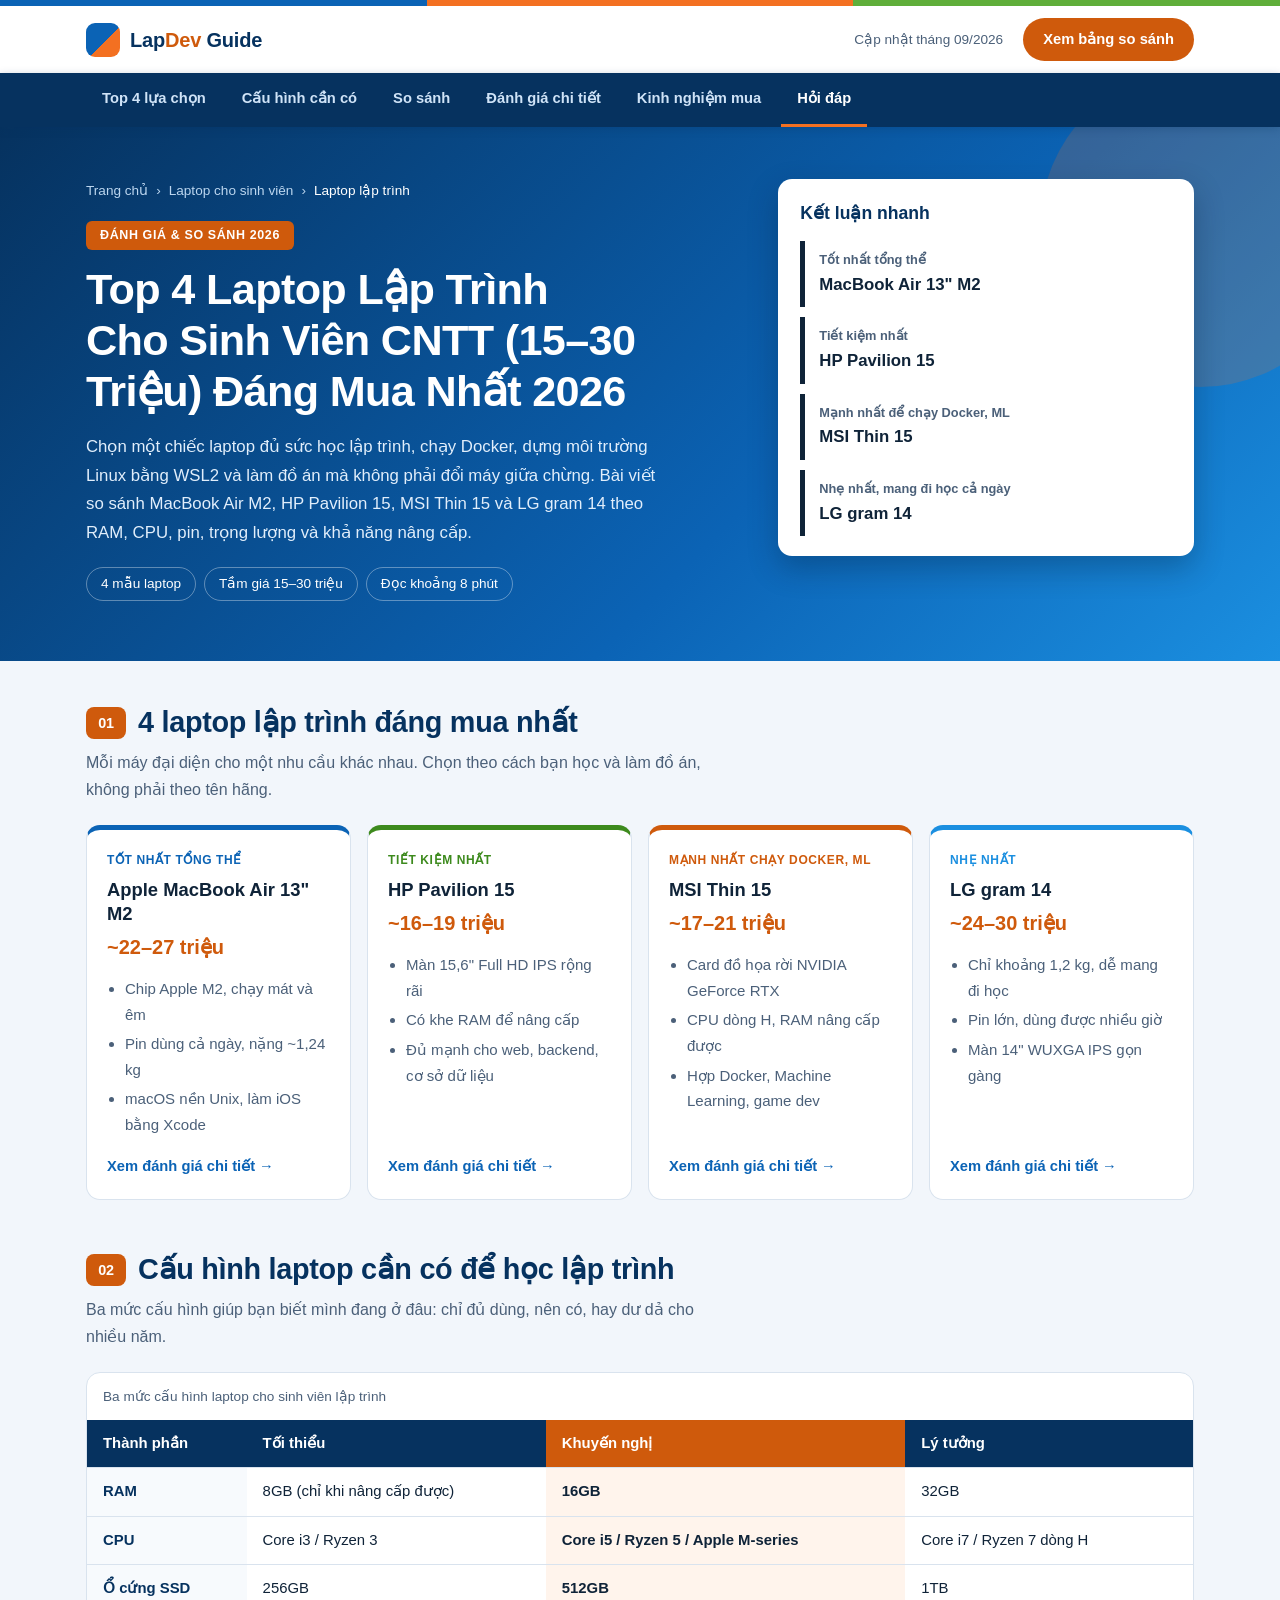
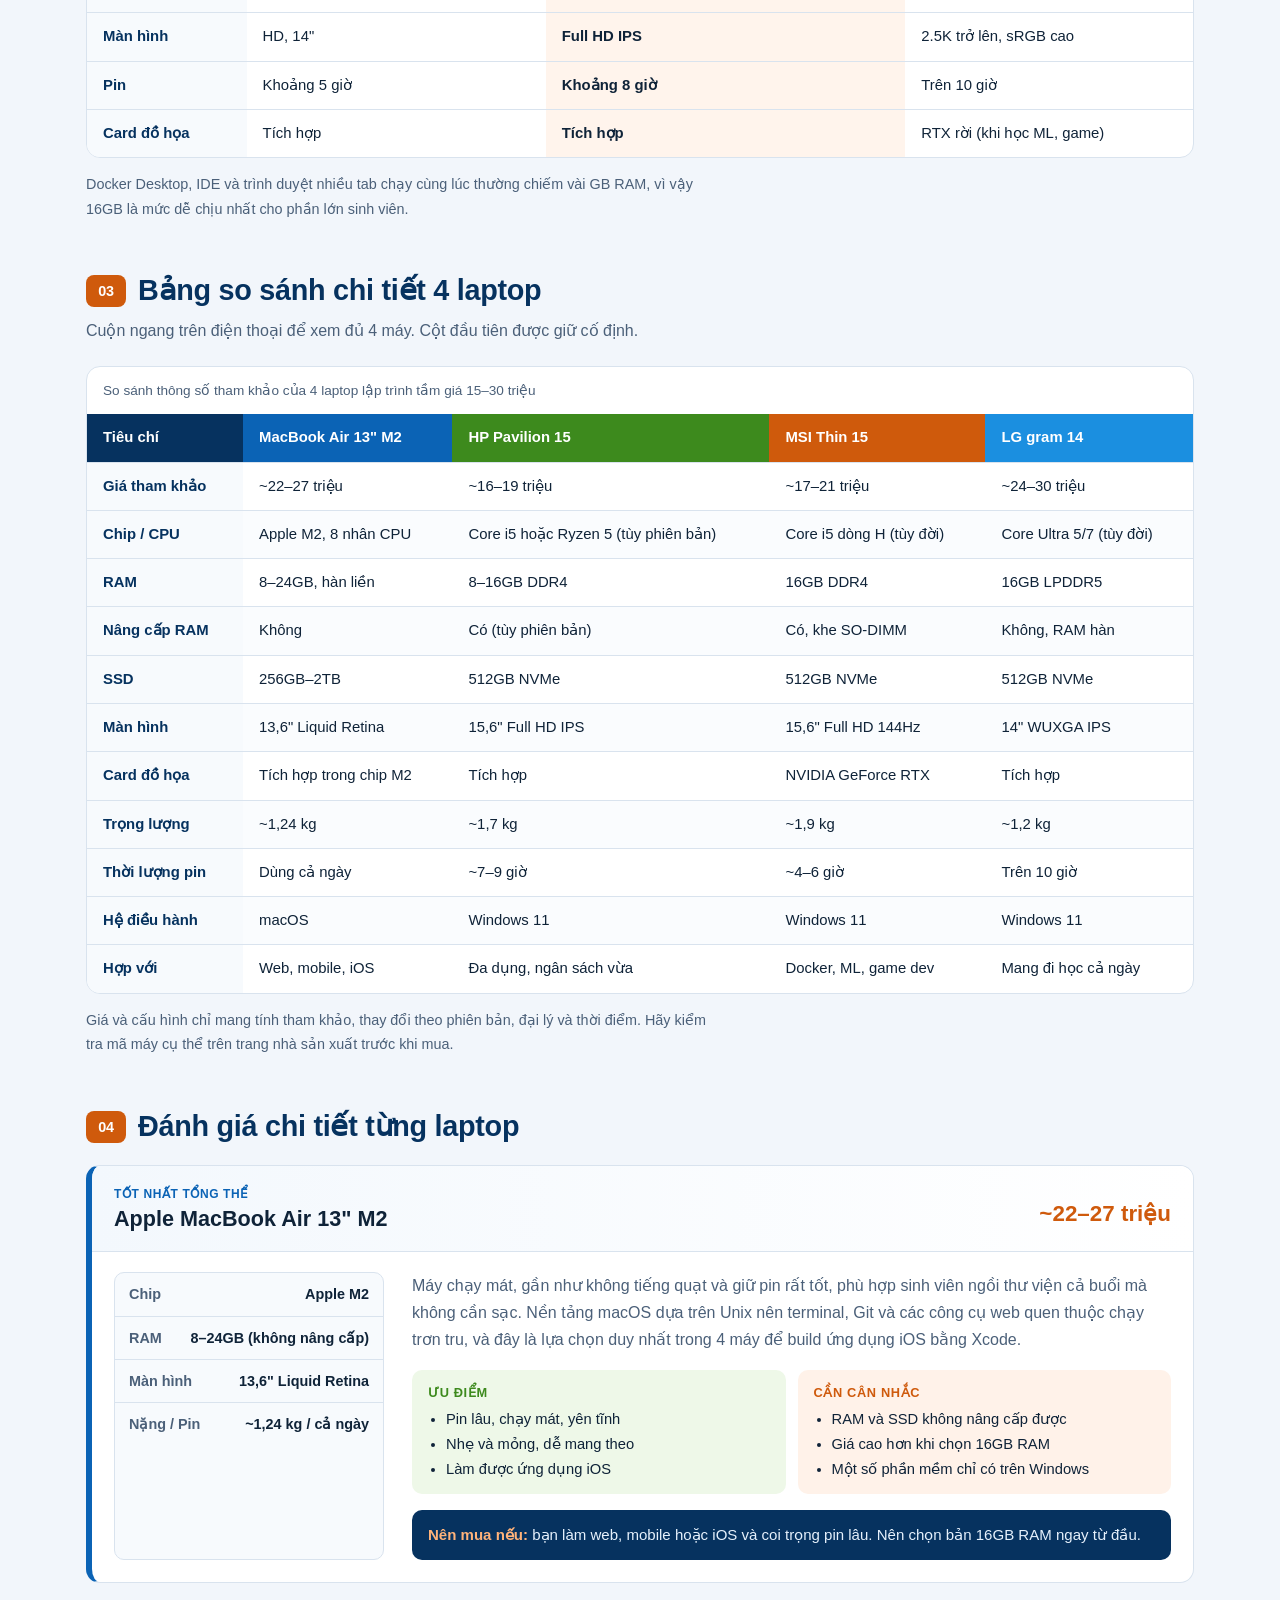
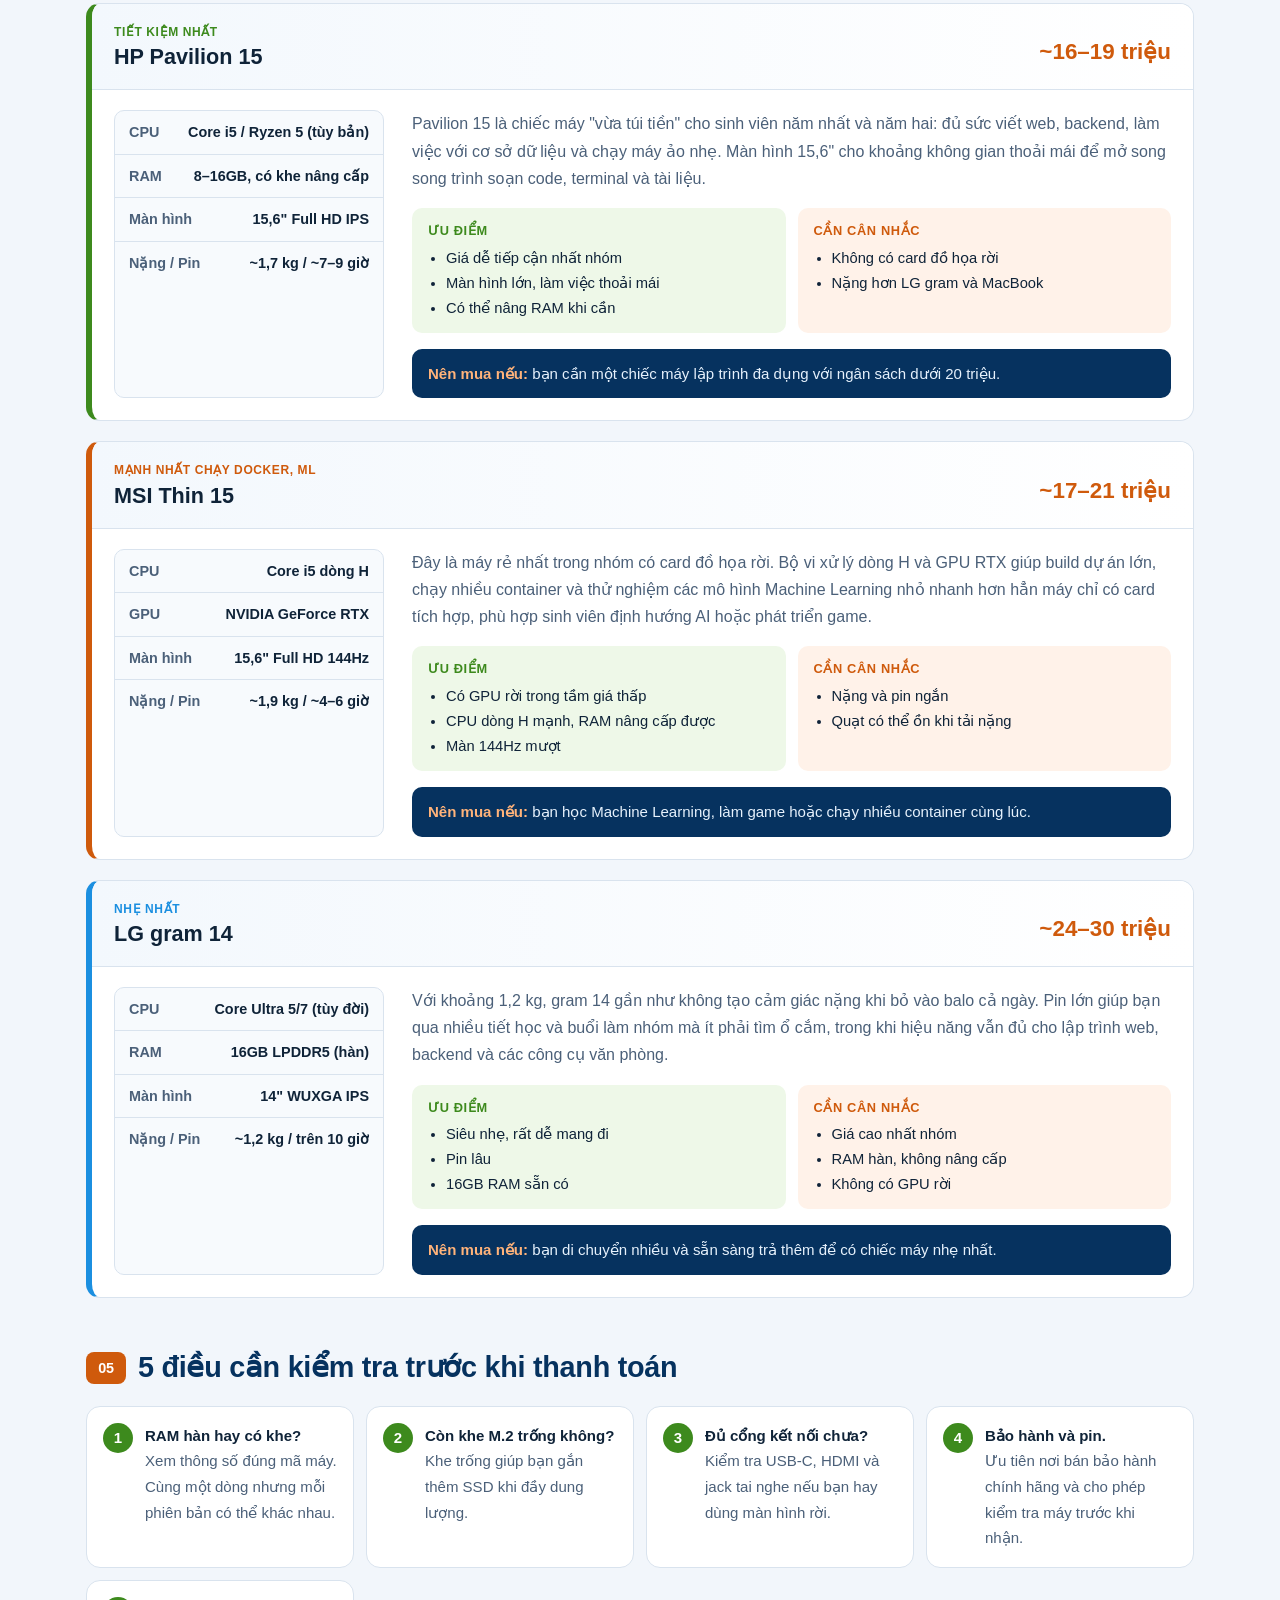
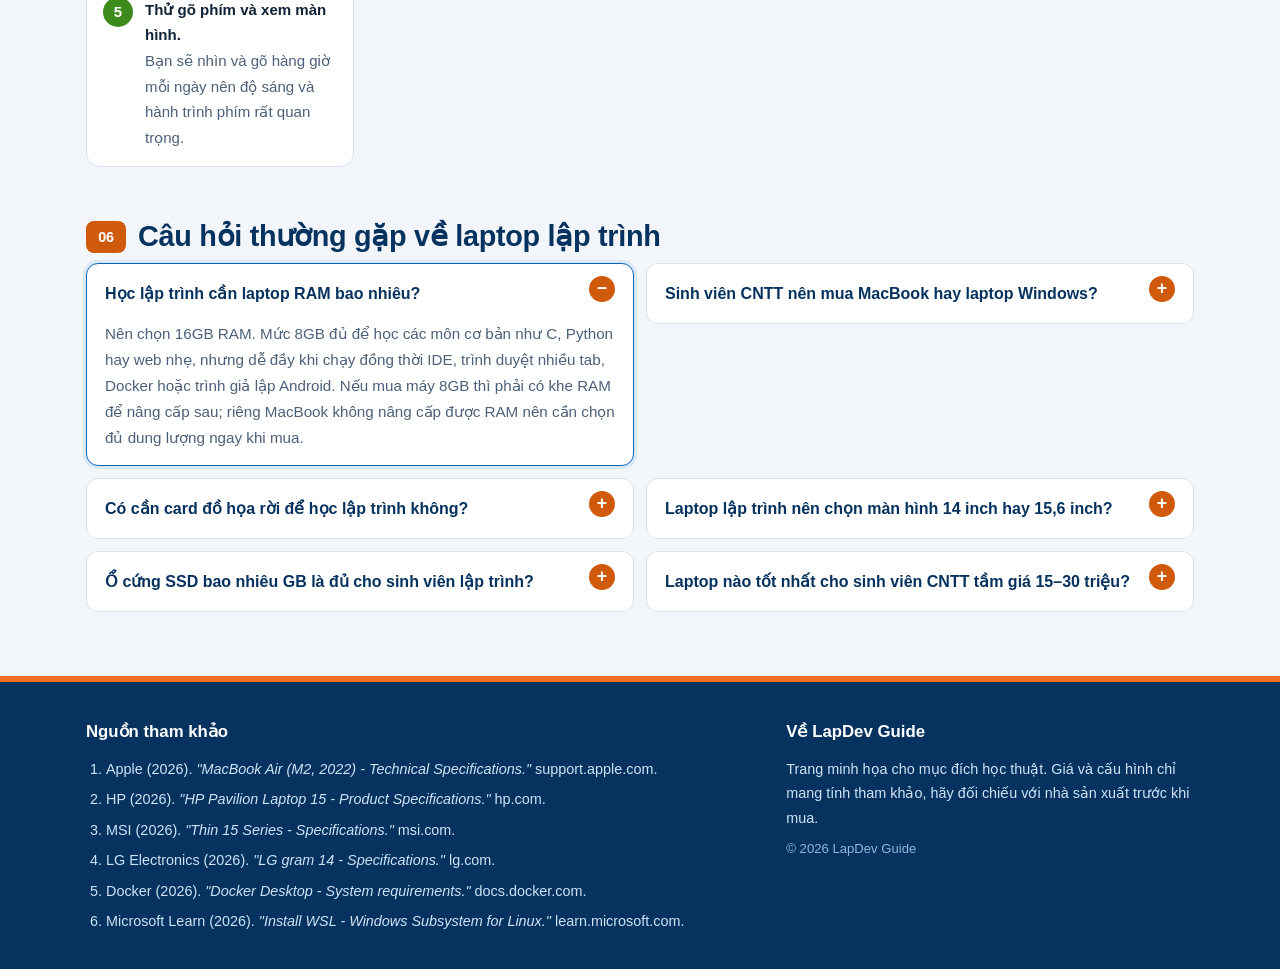
==== index.html @ 012c9bae "Doi giao dien, chu de laptop lap trinh CNTT va bang mau xanh-cam-xanh la Co-Authored-By: Claude Sonn" ====
<!DOCTYPE html>
<html lang="vi">
<head>
<meta charset="UTF-8">
<meta name="viewport" content="width=device-width, initial-scale=1.0">
<title>Top 4 Laptop Lập Trình Cho Sinh Viên CNTT (15–30 Triệu) Đáng Mua Nhất 2026</title>
<meta name="description" content="So sánh 4 laptop lập trình tầm giá 15–30 triệu cho sinh viên CNTT: MacBook Air M2, HP Pavilion 15, MSI Thin 15 và LG gram 14. Đánh giá RAM, CPU, pin, trọng lượng, khả năng chạy Docker, WSL2 và nâng cấp.">
<meta name="keywords" content="laptop lập trình, laptop sinh viên CNTT, laptop chạy Docker, laptop 16GB RAM, MacBook Air M2 lập trình, laptop 15-30 triệu">
<meta name="robots" content="index, follow, max-image-preview:large">
<link rel="canonical" href="https://thanhtung111205.github.io/GEO_SEO/">

<meta property="og:type" content="article">
<meta property="og:title" content="Top 4 Laptop Lập Trình Cho Sinh Viên CNTT (15–30 Triệu) Đáng Mua Nhất 2026">
<meta property="og:description" content="So sánh MacBook Air M2, HP Pavilion 15, MSI Thin 15 và LG gram 14 cho sinh viên CNTT.">
<meta property="og:url" content="https://thanhtung111205.github.io/GEO_SEO/">
<meta property="og:locale" content="vi_VN">

<link rel="stylesheet" href="css/style.css">

<!-- JSON-LD: WebPage + BreadcrumbList + WebSite + Organization + Article + ItemList(Product) + FAQPage -->
<script type="application/ld+json">
{
  "@context": "https://schema.org",
  "@graph": [
    {
      "@type": "WebPage",
      "@id": "https://thanhtung111205.github.io/GEO_SEO/#webpage",
      "url": "https://thanhtung111205.github.io/GEO_SEO/",
      "name": "Top 4 Laptop Lập Trình Cho Sinh Viên CNTT (15–30 Triệu) Đáng Mua Nhất 2026",
      "description": "So sánh 4 laptop lập trình tầm giá 15–30 triệu VNĐ dành cho sinh viên Công nghệ thông tin.",
      "inLanguage": "vi-VN",
      "isPartOf": { "@id": "https://thanhtung111205.github.io/GEO_SEO/#website" },
      "breadcrumb": { "@id": "https://thanhtung111205.github.io/GEO_SEO/#breadcrumb" },
      "datePublished": "2026-01-15",
      "dateModified": "2026-09-20",
      "mainEntity": { "@id": "https://thanhtung111205.github.io/GEO_SEO/#article" }
    },
    {
      "@type": "BreadcrumbList",
      "@id": "https://thanhtung111205.github.io/GEO_SEO/#breadcrumb",
      "itemListElement": [
        { "@type": "ListItem", "position": 1, "name": "Trang chủ", "item": "https://thanhtung111205.github.io/GEO_SEO/" },
        { "@type": "ListItem", "position": 2, "name": "Laptop cho sinh viên" },
        { "@type": "ListItem", "position": 3, "name": "Laptop lập trình" }
      ]
    },
    {
      "@type": "WebSite",
      "@id": "https://thanhtung111205.github.io/GEO_SEO/#website",
      "url": "https://thanhtung111205.github.io/GEO_SEO/",
      "name": "LapDev Guide",
      "inLanguage": "vi-VN",
      "publisher": { "@id": "https://thanhtung111205.github.io/GEO_SEO/#organization" }
    },
    {
      "@type": "Organization",
      "@id": "https://thanhtung111205.github.io/GEO_SEO/#organization",
      "name": "LapDev Guide",
      "url": "https://thanhtung111205.github.io/GEO_SEO/"
    },
    {
      "@type": "Article",
      "@id": "https://thanhtung111205.github.io/GEO_SEO/#article",
      "headline": "Top 4 Laptop Lập Trình Cho Sinh Viên CNTT (15–30 Triệu) Đáng Mua Nhất 2026",
      "description": "So sánh MacBook Air M2, HP Pavilion 15, MSI Thin 15 và LG gram 14 theo RAM, CPU, pin, trọng lượng, khả năng chạy Docker, WSL2 và nâng cấp.",
      "articleSection": "Laptop cho sinh viên",
      "author": { "@id": "https://thanhtung111205.github.io/GEO_SEO/#organization" },
      "publisher": { "@id": "https://thanhtung111205.github.io/GEO_SEO/#organization" },
      "datePublished": "2026-01-15",
      "dateModified": "2026-09-20",
      "inLanguage": "vi-VN",
      "mainEntityOfPage": { "@id": "https://thanhtung111205.github.io/GEO_SEO/#webpage" },
      "about": [
        { "@type": "Thing", "name": "Laptop lập trình" },
        { "@type": "Thing", "name": "Sinh viên Công nghệ thông tin" }
      ],
      "keywords": ["laptop lập trình", "laptop sinh viên CNTT", "laptop chạy Docker", "MacBook Air M2", "laptop 15-30 triệu"]
    },
    {
      "@type": "ItemList",
      "@id": "https://thanhtung111205.github.io/GEO_SEO/#laptops",
      "name": "Top 4 laptop lập trình cho sinh viên CNTT 2026",
      "numberOfItems": 4,
      "itemListElement": [
        {
          "@type": "ListItem", "position": 1,
          "item": {
            "@type": "Product",
            "name": "Apple MacBook Air 13 inch M2",
            "brand": { "@type": "Brand", "name": "Apple" },
            "description": "Laptop mỏng nhẹ chip Apple M2, pin dùng cả ngày, chạy mát và êm, hệ điều hành macOS nền Unix thuận tiện cho lập trình web và iOS.",
            "category": "Laptop"
          }
        },
        {
          "@type": "ListItem", "position": 2,
          "item": {
            "@type": "Product",
            "name": "HP Pavilion 15",
            "brand": { "@type": "Brand", "name": "HP" },
            "description": "Laptop 15,6 inch giá khoảng 16–19 triệu, có khe RAM nâng cấp, phù hợp sinh viên CNTT cần máy đa dụng với ngân sách vừa phải.",
            "category": "Laptop"
          }
        },
        {
          "@type": "ListItem", "position": 3,
          "item": {
            "@type": "Product",
            "name": "MSI Thin 15",
            "brand": { "@type": "Brand", "name": "MSI" },
            "description": "Laptop có card đồ họa rời NVIDIA GeForce RTX, phù hợp chạy Docker, học Machine Learning cơ bản và phát triển game.",
            "category": "Laptop"
          }
        },
        {
          "@type": "ListItem", "position": 4,
          "item": {
            "@type": "Product",
            "name": "LG gram 14",
            "brand": { "@type": "Brand", "name": "LG" },
            "description": "Laptop 14 inch siêu nhẹ khoảng 1,2 kg, pin lớn, phù hợp sinh viên mang máy đi học cả ngày.",
            "category": "Laptop"
          }
        }
      ]
    },
    {
      "@type": "FAQPage",
      "@id": "https://thanhtung111205.github.io/GEO_SEO/#faq",
      "mainEntity": [
        {
          "@type": "Question",
          "name": "Học lập trình cần laptop RAM bao nhiêu?",
          "acceptedAnswer": {
            "@type": "Answer",
            "text": "Nên chọn 16GB RAM. Mức 8GB đủ để học các môn cơ bản như C, Python hay web nhẹ, nhưng dễ đầy khi chạy đồng thời IDE, trình duyệt nhiều tab, Docker hoặc trình giả lập Android. Nếu mua máy 8GB thì phải có khe RAM để nâng cấp sau; riêng MacBook không nâng cấp được RAM nên cần chọn đủ dung lượng ngay khi mua."
          }
        },
        {
          "@type": "Question",
          "name": "Sinh viên CNTT nên mua MacBook hay laptop Windows?",
          "acceptedAnswer": {
            "@type": "Answer",
            "text": "Chọn MacBook nếu bạn phát triển ứng dụng iOS bằng Xcode hoặc ưu tiên pin lâu, máy chạy mát và êm. Chọn laptop Windows nếu cần ngân sách thấp hơn, RAM và SSD nâng cấp được, hoặc phải dùng phần mềm chỉ có trên Windows. Windows hiện chạy tốt môi trường Linux qua WSL2 nên vẫn đáp ứng hầu hết nhu cầu lập trình."
          }
        },
        {
          "@type": "Question",
          "name": "Có cần card đồ họa rời để học lập trình không?",
          "acceptedAnswer": {
            "@type": "Answer",
            "text": "Không bắt buộc. Lập trình web, ứng dụng di động, backend và cơ sở dữ liệu chủ yếu dùng CPU và RAM. Card đồ họa rời như dòng NVIDIA GeForce RTX chỉ cần khi bạn học Machine Learning, xử lý đồ họa 3D hoặc làm game, đổi lại máy nặng hơn và pin ngắn hơn."
          }
        },
        {
          "@type": "Question",
          "name": "Laptop lập trình nên chọn màn hình 14 inch hay 15,6 inch?",
          "acceptedAnswer": {
            "@type": "Answer",
            "text": "Chọn 14 inch nếu bạn mang máy đi học mỗi ngày vì nhẹ và pin thường lâu hơn. Chọn 15,6 inch nếu chủ yếu làm việc tại bàn vì có không gian để mở song song trình soạn code, terminal và tài liệu. Dù chọn cỡ nào, nên ưu tiên độ phân giải Full HD trở lên và tấm nền IPS."
          }
        },
        {
          "@type": "Question",
          "name": "Ổ cứng SSD bao nhiêu GB là đủ cho sinh viên lập trình?",
          "acceptedAnswer": {
            "@type": "Answer",
            "text": "Khuyến nghị 512GB. Docker image, thư mục node_modules, trình giả lập Android và các bộ công cụ phát triển chiếm dung lượng rất nhanh nên 256GB dễ đầy sau vài học kỳ. Nếu máy có khe M.2 trống thì có thể bắt đầu với 512GB rồi nâng cấp thêm khi cần."
          }
        },
        {
          "@type": "Question",
          "name": "Laptop nào tốt nhất cho sinh viên CNTT tầm giá 15–30 triệu?",
          "acceptedAnswer": {
            "@type": "Answer",
            "text": "Tùy nhu cầu: MacBook Air 13 inch M2 tốt nhất tổng thể nhờ pin lâu và chạy mát; HP Pavilion 15 tiết kiệm nhất và có khe RAM nâng cấp; MSI Thin 15 mạnh nhất để chạy Docker, Machine Learning nhờ card RTX; LG gram 14 nhẹ nhất, phù hợp mang đi học cả ngày."
          }
        }
      ]
    }
  ]
}
</script>
</head>
<body id="top">

<a class="skip-link" href="#main-content">Bỏ qua để đến nội dung chính</a>

<div class="tricolor" aria-hidden="true"><i></i><i></i><i></i></div>

<header class="site-header">
  <div class="wrap header-row">
    <a class="brand" href="#top" aria-label="LapDev Guide - về đầu trang">
      <span class="brand-mark" aria-hidden="true"></span>
      <span>Lap<b>Dev</b> Guide</span>
    </a>
    <p class="header-note">Cập nhật tháng 09/2026</p>
    <a class="btn btn-orange" href="#so-sanh">Xem bảng so sánh</a>
  </div>
</header>

<nav class="tabbar" aria-label="Điều hướng trong bài">
  <div class="wrap tabs">
    <a href="#top-picks">Top 4 lựa chọn</a>
    <a href="#cau-hinh">Cấu hình cần có</a>
    <a href="#so-sanh">So sánh</a>
    <a href="#danh-gia">Đánh giá chi tiết</a>
    <a href="#kinh-nghiem">Kinh nghiệm mua</a>
    <a href="#faq">Hỏi đáp</a>
  </div>
</nav>

<main id="main-content">

  <section class="hero">
    <div class="wrap hero-grid">
      <div class="hero-copy">
        <nav class="crumbs" aria-label="Breadcrumb">
          <a href="#top">Trang chủ</a><span aria-hidden="true">›</span>
          <span>Laptop cho sinh viên</span><span aria-hidden="true">›</span>
          <span aria-current="page">Laptop lập trình</span>
        </nav>
        <p class="tag">Đánh giá &amp; so sánh 2026</p>
        <h1>Top 4 Laptop Lập Trình Cho Sinh Viên CNTT (15–30 Triệu) Đáng Mua Nhất 2026</h1>
        <p class="lead">
          Chọn một chiếc laptop đủ sức học lập trình, chạy Docker, dựng môi trường Linux bằng WSL2 và làm đồ án
          mà không phải đổi máy giữa chừng. Bài viết so sánh MacBook Air M2, HP Pavilion 15, MSI Thin 15 và
          LG gram 14 theo RAM, CPU, pin, trọng lượng và khả năng nâng cấp.
        </p>
        <ul class="meta-row">
          <li>4 mẫu laptop</li>
          <li>Tầm giá 15–30 triệu</li>
          <li>Đọc khoảng 8 phút</li>
        </ul>
      </div>

      <aside class="verdict" aria-labelledby="verdict-h">
        <h2 id="verdict-h">Kết luận nhanh</h2>
        <dl>
          <div class="v-blue">
            <dt>Tốt nhất tổng thể</dt>
            <dd>MacBook Air 13" M2</dd>
          </div>
          <div class="v-green">
            <dt>Tiết kiệm nhất</dt>
            <dd>HP Pavilion 15</dd>
          </div>
          <div class="v-orange">
            <dt>Mạnh nhất để chạy Docker, ML</dt>
            <dd>MSI Thin 15</dd>
          </div>
          <div class="v-sky">
            <dt>Nhẹ nhất, mang đi học cả ngày</dt>
            <dd>LG gram 14</dd>
          </div>
        </dl>
      </aside>
    </div>
  </section>

  <div class="wrap">

    <section id="top-picks" class="sec" aria-labelledby="top-h">
      <h2 id="top-h" class="sec-title"><span>01</span>4 laptop lập trình đáng mua nhất</h2>
      <p class="sec-sub">Mỗi máy đại diện cho một nhu cầu khác nhau. Chọn theo cách bạn học và làm đồ án, không phải theo tên hãng.</p>

      <div class="pick-grid">
        <article class="pick c-blue">
          <p class="ribbon">Tốt nhất tổng thể</p>
          <h3>Apple MacBook Air 13" M2</h3>
          <p class="price">~22–27 triệu</p>
          <ul>
            <li>Chip Apple M2, chạy mát và êm</li>
            <li>Pin dùng cả ngày, nặng ~1,24 kg</li>
            <li>macOS nền Unix, làm iOS bằng Xcode</li>
          </ul>
          <a href="#mba-m2">Xem đánh giá chi tiết →</a>
        </article>

        <article class="pick c-green">
          <p class="ribbon">Tiết kiệm nhất</p>
          <h3>HP Pavilion 15</h3>
          <p class="price">~16–19 triệu</p>
          <ul>
            <li>Màn 15,6" Full HD IPS rộng rãi</li>
            <li>Có khe RAM để nâng cấp</li>
            <li>Đủ mạnh cho web, backend, cơ sở dữ liệu</li>
          </ul>
          <a href="#hp-pavilion-15">Xem đánh giá chi tiết →</a>
        </article>

        <article class="pick c-orange">
          <p class="ribbon">Mạnh nhất chạy Docker, ML</p>
          <h3>MSI Thin 15</h3>
          <p class="price">~17–21 triệu</p>
          <ul>
            <li>Card đồ họa rời NVIDIA GeForce RTX</li>
            <li>CPU dòng H, RAM nâng cấp được</li>
            <li>Hợp Docker, Machine Learning, game dev</li>
          </ul>
          <a href="#msi-thin-15">Xem đánh giá chi tiết →</a>
        </article>

        <article class="pick c-sky">
          <p class="ribbon">Nhẹ nhất</p>
          <h3>LG gram 14</h3>
          <p class="price">~24–30 triệu</p>
          <ul>
            <li>Chỉ khoảng 1,2 kg, dễ mang đi học</li>
            <li>Pin lớn, dùng được nhiều giờ</li>
            <li>Màn 14" WUXGA IPS gọn gàng</li>
          </ul>
          <a href="#lg-gram-14">Xem đánh giá chi tiết →</a>
        </article>
      </div>
    </section>

    <section id="cau-hinh" class="sec" aria-labelledby="ch-h">
      <h2 id="ch-h" class="sec-title"><span>02</span>Cấu hình laptop cần có để học lập trình</h2>
      <p class="sec-sub">Ba mức cấu hình giúp bạn biết mình đang ở đâu: chỉ đủ dùng, nên có, hay dư dả cho nhiều năm.</p>

      <div class="table-wrap" tabindex="0" role="region" aria-label="Bảng ngưỡng cấu hình, cuộn ngang để xem đầy đủ">
        <table class="tier">
          <caption>Ba mức cấu hình laptop cho sinh viên lập trình</caption>
          <thead>
            <tr>
              <th scope="col">Thành phần</th>
              <th scope="col">Tối thiểu</th>
              <th scope="col" class="th-rec">Khuyến nghị</th>
              <th scope="col">Lý tưởng</th>
            </tr>
          </thead>
          <tbody>
            <tr><th scope="row">RAM</th><td>8GB (chỉ khi nâng cấp được)</td><td class="rec">16GB</td><td>32GB</td></tr>
            <tr><th scope="row">CPU</th><td>Core i3 / Ryzen 3</td><td class="rec">Core i5 / Ryzen 5 / Apple M-series</td><td>Core i7 / Ryzen 7 dòng H</td></tr>
            <tr><th scope="row">Ổ cứng SSD</th><td>256GB</td><td class="rec">512GB</td><td>1TB</td></tr>
            <tr><th scope="row">Màn hình</th><td>HD, 14"</td><td class="rec">Full HD IPS</td><td>2.5K trở lên, sRGB cao</td></tr>
            <tr><th scope="row">Pin</th><td>Khoảng 5 giờ</td><td class="rec">Khoảng 8 giờ</td><td>Trên 10 giờ</td></tr>
            <tr><th scope="row">Card đồ họa</th><td>Tích hợp</td><td class="rec">Tích hợp</td><td>RTX rời (khi học ML, game)</td></tr>
          </tbody>
        </table>
      </div>
      <p class="hint">Docker Desktop, IDE và trình duyệt nhiều tab chạy cùng lúc thường chiếm vài GB RAM, vì vậy 16GB là mức dễ chịu nhất cho phần lớn sinh viên.</p>
    </section>

    <section id="so-sanh" class="sec" aria-labelledby="ss-h">
      <h2 id="ss-h" class="sec-title"><span>03</span>Bảng so sánh chi tiết 4 laptop</h2>
      <p class="sec-sub">Cuộn ngang trên điện thoại để xem đủ 4 máy. Cột đầu tiên được giữ cố định.</p>

      <div class="table-wrap" tabindex="0" role="region" aria-label="Bảng so sánh 4 laptop, cuộn ngang để xem đầy đủ">
        <table class="compare">
          <caption>So sánh thông số tham khảo của 4 laptop lập trình tầm giá 15–30 triệu</caption>
          <thead>
            <tr>
              <th scope="col">Tiêu chí</th>
              <th scope="col" class="h-blue">MacBook Air 13" M2</th>
              <th scope="col" class="h-green">HP Pavilion 15</th>
              <th scope="col" class="h-orange">MSI Thin 15</th>
              <th scope="col" class="h-sky">LG gram 14</th>
            </tr>
          </thead>
          <tbody>
            <tr><th scope="row">Giá tham khảo</th><td>~22–27 triệu</td><td>~16–19 triệu</td><td>~17–21 triệu</td><td>~24–30 triệu</td></tr>
            <tr><th scope="row">Chip / CPU</th><td>Apple M2, 8 nhân CPU</td><td>Core i5 hoặc Ryzen 5 (tùy phiên bản)</td><td>Core i5 dòng H (tùy đời)</td><td>Core Ultra 5/7 (tùy đời)</td></tr>
            <tr><th scope="row">RAM</th><td>8–24GB, hàn liền</td><td>8–16GB DDR4</td><td>16GB DDR4</td><td>16GB LPDDR5</td></tr>
            <tr><th scope="row">Nâng cấp RAM</th><td>Không</td><td>Có (tùy phiên bản)</td><td>Có, khe SO-DIMM</td><td>Không, RAM hàn</td></tr>
            <tr><th scope="row">SSD</th><td>256GB–2TB</td><td>512GB NVMe</td><td>512GB NVMe</td><td>512GB NVMe</td></tr>
            <tr><th scope="row">Màn hình</th><td>13,6" Liquid Retina</td><td>15,6" Full HD IPS</td><td>15,6" Full HD 144Hz</td><td>14" WUXGA IPS</td></tr>
            <tr><th scope="row">Card đồ họa</th><td>Tích hợp trong chip M2</td><td>Tích hợp</td><td>NVIDIA GeForce RTX</td><td>Tích hợp</td></tr>
            <tr><th scope="row">Trọng lượng</th><td>~1,24 kg</td><td>~1,7 kg</td><td>~1,9 kg</td><td>~1,2 kg</td></tr>
            <tr><th scope="row">Thời lượng pin</th><td>Dùng cả ngày</td><td>~7–9 giờ</td><td>~4–6 giờ</td><td>Trên 10 giờ</td></tr>
            <tr><th scope="row">Hệ điều hành</th><td>macOS</td><td>Windows 11</td><td>Windows 11</td><td>Windows 11</td></tr>
            <tr><th scope="row">Hợp với</th><td>Web, mobile, iOS</td><td>Đa dụng, ngân sách vừa</td><td>Docker, ML, game dev</td><td>Mang đi học cả ngày</td></tr>
          </tbody>
        </table>
      </div>
      <p class="hint">Giá và cấu hình chỉ mang tính tham khảo, thay đổi theo phiên bản, đại lý và thời điểm. Hãy kiểm tra mã máy cụ thể trên trang nhà sản xuất trước khi mua.</p>
    </section>

    <section id="danh-gia" class="sec" aria-labelledby="dg-h">
      <h2 id="dg-h" class="sec-title"><span>04</span>Đánh giá chi tiết từng laptop</h2>

      <article id="mba-m2" class="review c-blue" aria-labelledby="rv1">
        <header class="rv-head">
          <div>
            <p class="rv-award">Tốt nhất tổng thể</p>
            <h3 id="rv1">Apple MacBook Air 13" M2</h3>
          </div>
          <p class="rv-price">~22–27 triệu</p>
        </header>
        <div class="rv-body">
          <dl class="specs">
            <div><dt>Chip</dt><dd>Apple M2</dd></div>
            <div><dt>RAM</dt><dd>8–24GB (không nâng cấp)</dd></div>
            <div><dt>Màn hình</dt><dd>13,6" Liquid Retina</dd></div>
            <div><dt>Nặng / Pin</dt><dd>~1,24 kg / cả ngày</dd></div>
          </dl>
          <div class="rv-text">
            <p>Máy chạy mát, gần như không tiếng quạt và giữ pin rất tốt, phù hợp sinh viên ngồi thư viện cả buổi mà không cần sạc. Nền tảng macOS dựa trên Unix nên terminal, Git và các công cụ web quen thuộc chạy trơn tru, và đây là lựa chọn duy nhất trong 4 máy để build ứng dụng iOS bằng Xcode.</p>
            <div class="pc">
              <div class="pros"><h4>Ưu điểm</h4><ul><li>Pin lâu, chạy mát, yên tĩnh</li><li>Nhẹ và mỏng, dễ mang theo</li><li>Làm được ứng dụng iOS</li></ul></div>
              <div class="cons"><h4>Cần cân nhắc</h4><ul><li>RAM và SSD không nâng cấp được</li><li>Giá cao hơn khi chọn 16GB RAM</li><li>Một số phần mềm chỉ có trên Windows</li></ul></div>
            </div>
            <p class="verdict-bar"><strong>Nên mua nếu:</strong> bạn làm web, mobile hoặc iOS và coi trọng pin lâu. Nên chọn bản 16GB RAM ngay từ đầu.</p>
          </div>
        </div>
      </article>

      <article id="hp-pavilion-15" class="review c-green" aria-labelledby="rv2">
        <header class="rv-head">
          <div>
            <p class="rv-award">Tiết kiệm nhất</p>
            <h3 id="rv2">HP Pavilion 15</h3>
          </div>
          <p class="rv-price">~16–19 triệu</p>
        </header>
        <div class="rv-body">
          <dl class="specs">
            <div><dt>CPU</dt><dd>Core i5 / Ryzen 5 (tùy bản)</dd></div>
            <div><dt>RAM</dt><dd>8–16GB, có khe nâng cấp</dd></div>
            <div><dt>Màn hình</dt><dd>15,6" Full HD IPS</dd></div>
            <div><dt>Nặng / Pin</dt><dd>~1,7 kg / ~7–9 giờ</dd></div>
          </dl>
          <div class="rv-text">
            <p>Pavilion 15 là chiếc máy "vừa túi tiền" cho sinh viên năm nhất và năm hai: đủ sức viết web, backend, làm việc với cơ sở dữ liệu và chạy máy ảo nhẹ. Màn hình 15,6" cho khoảng không gian thoải mái để mở song song trình soạn code, terminal và tài liệu.</p>
            <div class="pc">
              <div class="pros"><h4>Ưu điểm</h4><ul><li>Giá dễ tiếp cận nhất nhóm</li><li>Màn hình lớn, làm việc thoải mái</li><li>Có thể nâng RAM khi cần</li></ul></div>
              <div class="cons"><h4>Cần cân nhắc</h4><ul><li>Không có card đồ họa rời</li><li>Nặng hơn LG gram và MacBook</li></ul></div>
            </div>
            <p class="verdict-bar"><strong>Nên mua nếu:</strong> bạn cần một chiếc máy lập trình đa dụng với ngân sách dưới 20 triệu.</p>
          </div>
        </div>
      </article>

      <article id="msi-thin-15" class="review c-orange" aria-labelledby="rv3">
        <header class="rv-head">
          <div>
            <p class="rv-award">Mạnh nhất chạy Docker, ML</p>
            <h3 id="rv3">MSI Thin 15</h3>
          </div>
          <p class="rv-price">~17–21 triệu</p>
        </header>
        <div class="rv-body">
          <dl class="specs">
            <div><dt>CPU</dt><dd>Core i5 dòng H</dd></div>
            <div><dt>GPU</dt><dd>NVIDIA GeForce RTX</dd></div>
            <div><dt>Màn hình</dt><dd>15,6" Full HD 144Hz</dd></div>
            <div><dt>Nặng / Pin</dt><dd>~1,9 kg / ~4–6 giờ</dd></div>
          </dl>
          <div class="rv-text">
            <p>Đây là máy rẻ nhất trong nhóm có card đồ họa rời. Bộ vi xử lý dòng H và GPU RTX giúp build dự án lớn, chạy nhiều container và thử nghiệm các mô hình Machine Learning nhỏ nhanh hơn hẳn máy chỉ có card tích hợp, phù hợp sinh viên định hướng AI hoặc phát triển game.</p>
            <div class="pc">
              <div class="pros"><h4>Ưu điểm</h4><ul><li>Có GPU rời trong tầm giá thấp</li><li>CPU dòng H mạnh, RAM nâng cấp được</li><li>Màn 144Hz mượt</li></ul></div>
              <div class="cons"><h4>Cần cân nhắc</h4><ul><li>Nặng và pin ngắn</li><li>Quạt có thể ồn khi tải nặng</li></ul></div>
            </div>
            <p class="verdict-bar"><strong>Nên mua nếu:</strong> bạn học Machine Learning, làm game hoặc chạy nhiều container cùng lúc.</p>
          </div>
        </div>
      </article>

      <article id="lg-gram-14" class="review c-sky" aria-labelledby="rv4">
        <header class="rv-head">
          <div>
            <p class="rv-award">Nhẹ nhất</p>
            <h3 id="rv4">LG gram 14</h3>
          </div>
          <p class="rv-price">~24–30 triệu</p>
        </header>
        <div class="rv-body">
          <dl class="specs">
            <div><dt>CPU</dt><dd>Core Ultra 5/7 (tùy đời)</dd></div>
            <div><dt>RAM</dt><dd>16GB LPDDR5 (hàn)</dd></div>
            <div><dt>Màn hình</dt><dd>14" WUXGA IPS</dd></div>
            <div><dt>Nặng / Pin</dt><dd>~1,2 kg / trên 10 giờ</dd></div>
          </dl>
          <div class="rv-text">
            <p>Với khoảng 1,2 kg, gram 14 gần như không tạo cảm giác nặng khi bỏ vào balo cả ngày. Pin lớn giúp bạn qua nhiều tiết học và buổi làm nhóm mà ít phải tìm ổ cắm, trong khi hiệu năng vẫn đủ cho lập trình web, backend và các công cụ văn phòng.</p>
            <div class="pc">
              <div class="pros"><h4>Ưu điểm</h4><ul><li>Siêu nhẹ, rất dễ mang đi</li><li>Pin lâu</li><li>16GB RAM sẵn có</li></ul></div>
              <div class="cons"><h4>Cần cân nhắc</h4><ul><li>Giá cao nhất nhóm</li><li>RAM hàn, không nâng cấp</li><li>Không có GPU rời</li></ul></div>
            </div>
            <p class="verdict-bar"><strong>Nên mua nếu:</strong> bạn di chuyển nhiều và sẵn sàng trả thêm để có chiếc máy nhẹ nhất.</p>
          </div>
        </div>
      </article>
    </section>

    <section id="kinh-nghiem" class="sec" aria-labelledby="kn-h">
      <h2 id="kn-h" class="sec-title"><span>05</span>5 điều cần kiểm tra trước khi thanh toán</h2>
      <ol class="checklist">
        <li><strong>RAM hàn hay có khe?</strong> Xem thông số đúng mã máy. Cùng một dòng nhưng mỗi phiên bản có thể khác nhau.</li>
        <li><strong>Còn khe M.2 trống không?</strong> Khe trống giúp bạn gắn thêm SSD khi đầy dung lượng.</li>
        <li><strong>Đủ cổng kết nối chưa?</strong> Kiểm tra USB-C, HDMI và jack tai nghe nếu bạn hay dùng màn hình rời.</li>
        <li><strong>Bảo hành và pin.</strong> Ưu tiên nơi bán bảo hành chính hãng và cho phép kiểm tra máy trước khi nhận.</li>
        <li><strong>Thử gõ phím và xem màn hình.</strong> Bạn sẽ nhìn và gõ hàng giờ mỗi ngày nên độ sáng và hành trình phím rất quan trọng.</li>
      </ol>
    </section>

    <section id="faq" class="sec" aria-labelledby="faq-h">
      <h2 id="faq-h" class="sec-title"><span>06</span>Câu hỏi thường gặp về laptop lập trình</h2>
      <div class="faq-grid">

        <details class="qa" open>
          <summary>Học lập trình cần laptop RAM bao nhiêu?</summary>
          <p>Nên chọn 16GB RAM. Mức 8GB đủ để học các môn cơ bản như C, Python hay web nhẹ, nhưng dễ đầy khi chạy đồng thời IDE, trình duyệt nhiều tab, Docker hoặc trình giả lập Android. Nếu mua máy 8GB thì phải có khe RAM để nâng cấp sau; riêng MacBook không nâng cấp được RAM nên cần chọn đủ dung lượng ngay khi mua.</p>
        </details>

        <details class="qa">
          <summary>Sinh viên CNTT nên mua MacBook hay laptop Windows?</summary>
          <p>Chọn MacBook nếu bạn phát triển ứng dụng iOS bằng Xcode hoặc ưu tiên pin lâu, máy chạy mát và êm. Chọn laptop Windows nếu cần ngân sách thấp hơn, RAM và SSD nâng cấp được, hoặc phải dùng phần mềm chỉ có trên Windows. Windows hiện chạy tốt môi trường Linux qua WSL2 nên vẫn đáp ứng hầu hết nhu cầu lập trình.</p>
        </details>

        <details class="qa">
          <summary>Có cần card đồ họa rời để học lập trình không?</summary>
          <p>Không bắt buộc. Lập trình web, ứng dụng di động, backend và cơ sở dữ liệu chủ yếu dùng CPU và RAM. Card đồ họa rời như dòng NVIDIA GeForce RTX chỉ cần khi bạn học Machine Learning, xử lý đồ họa 3D hoặc làm game, đổi lại máy nặng hơn và pin ngắn hơn.</p>
        </details>

        <details class="qa">
          <summary>Laptop lập trình nên chọn màn hình 14 inch hay 15,6 inch?</summary>
          <p>Chọn 14 inch nếu bạn mang máy đi học mỗi ngày vì nhẹ và pin thường lâu hơn. Chọn 15,6 inch nếu chủ yếu làm việc tại bàn vì có không gian để mở song song trình soạn code, terminal và tài liệu. Dù chọn cỡ nào, nên ưu tiên độ phân giải Full HD trở lên và tấm nền IPS.</p>
        </details>

        <details class="qa">
          <summary>Ổ cứng SSD bao nhiêu GB là đủ cho sinh viên lập trình?</summary>
          <p>Khuyến nghị 512GB. Docker image, thư mục node_modules, trình giả lập Android và các bộ công cụ phát triển chiếm dung lượng rất nhanh nên 256GB dễ đầy sau vài học kỳ. Nếu máy có khe M.2 trống thì có thể bắt đầu với 512GB rồi nâng cấp thêm khi cần.</p>
        </details>

        <details class="qa">
          <summary>Laptop nào tốt nhất cho sinh viên CNTT tầm giá 15–30 triệu?</summary>
          <p>Tùy nhu cầu: MacBook Air 13 inch M2 tốt nhất tổng thể nhờ pin lâu và chạy mát; HP Pavilion 15 tiết kiệm nhất và có khe RAM nâng cấp; MSI Thin 15 mạnh nhất để chạy Docker, Machine Learning nhờ card RTX; LG gram 14 nhẹ nhất, phù hợp mang đi học cả ngày.</p>
        </details>

      </div>
    </section>

  </div>
</main>

<footer class="site-footer">
  <div class="wrap footer-grid">
    <section id="nguon-tham-khao" aria-labelledby="nguon-h">
      <h2 id="nguon-h">Nguồn tham khảo</h2>
      <ol>
        <li>Apple (2026). <em>"MacBook Air (M2, 2022) - Technical Specifications."</em> support.apple.com.</li>
        <li>HP (2026). <em>"HP Pavilion Laptop 15 - Product Specifications."</em> hp.com.</li>
        <li>MSI (2026). <em>"Thin 15 Series - Specifications."</em> msi.com.</li>
        <li>LG Electronics (2026). <em>"LG gram 14 - Specifications."</em> lg.com.</li>
        <li>Docker (2026). <em>"Docker Desktop - System requirements."</em> docs.docker.com.</li>
        <li>Microsoft Learn (2026). <em>"Install WSL - Windows Subsystem for Linux."</em> learn.microsoft.com.</li>
      </ol>
    </section>
    <section aria-labelledby="ft-h">
      <h2 id="ft-h">Về LapDev Guide</h2>
      <p>Trang minh họa cho mục đích học thuật. Giá và cấu hình chỉ mang tính tham khảo, hãy đối chiếu với nhà sản xuất trước khi mua.</p>
      <p class="copy">&copy; 2026 LapDev Guide</p>
    </section>
  </div>
</footer>

<script src="js/main.js" defer></script>
</body>
</html>
---- css/style.css ----
/* LapDev Guide - CSS thuần, mobile-first. Bảng màu xanh dương - cam - xanh lá. */

:root {
  --blue-900: #06325f;
  --blue-700: #0a4f94;
  --blue-600: #0b63b5;
  --sky: #1b8fe0;
  --orange: #f37021;
  --orange-dark: #cf5a0c;
  --green: #5fae3a;
  --green-dark: #3d8a1d;
  --bg: #f2f6fb;
  --surface: #ffffff;
  --text: #0f2338;
  --muted: #4b6079;
  --line: #d9e3ee;
  --radius: 14px;
  --font: "Segoe UI", -apple-system, BlinkMacSystemFont, Roboto, "Helvetica Neue", Arial, sans-serif;
}

* { box-sizing: border-box; }

html { scroll-behavior: smooth; }

body {
  margin: 0;
  font-family: var(--font);
  font-size: 16px;
  line-height: 1.7;
  color: var(--text);
  background: var(--bg);
}

a { color: var(--blue-600); }
:focus-visible { outline: 3px solid var(--orange); outline-offset: 2px; }

.wrap { max-width: 1140px; margin: 0 auto; padding-inline: 16px; }

.skip-link { position: absolute; left: -9999px; top: 0; background: var(--orange-dark); color: #fff; padding: 8px 16px; z-index: 100; }
.skip-link:focus { left: 0; }

/* Dải 3 màu */
.tricolor { display: flex; height: 6px; }
.tricolor i { flex: 1; }
.tricolor i:nth-child(1) { background: var(--blue-600); }
.tricolor i:nth-child(2) { background: var(--orange); }
.tricolor i:nth-child(3) { background: var(--green); }

/* Header */
.site-header { background: var(--surface); }
.header-row { display: flex; align-items: center; gap: 12px 20px; padding-block: 12px; flex-wrap: wrap; }

.brand { display: flex; align-items: center; gap: 10px; text-decoration: none; color: var(--blue-900); font-size: 1.25rem; font-weight: 800; letter-spacing: -0.01em; }
.brand b { color: var(--orange-dark); }
.brand-mark { width: 34px; height: 34px; border-radius: 9px; background: linear-gradient(135deg, var(--blue-600) 55%, var(--orange) 55%); }

.header-note { margin: 0 0 0 auto; font-size: 0.85rem; color: var(--muted); }

.btn { display: inline-block; padding: 9px 20px; border-radius: 999px; font-weight: 700; font-size: 0.92rem; text-decoration: none; }
.btn-orange { background: var(--orange-dark); color: #fff; }
.btn-orange:hover { background: #b84e08; }

/* Tab bar */
.tabbar { position: sticky; top: 0; z-index: 40; background: var(--blue-900); box-shadow: 0 2px 8px rgba(6, 50, 95, 0.25); }
.tabs { display: flex; gap: 4px; overflow-x: auto; scrollbar-width: none; }
.tabs::-webkit-scrollbar { display: none; }
.tabs a { flex: 0 0 auto; padding: 13px 16px; color: #cfe3f7; text-decoration: none; font-size: 0.92rem; font-weight: 600; border-bottom: 3px solid transparent; }
.tabs a:hover { color: #fff; }
.tabs a.active { color: #fff; border-bottom-color: var(--orange); }

/* Hero */
.hero { background: linear-gradient(135deg, var(--blue-900) 0%, var(--blue-600) 62%, var(--sky) 100%); color: #fff; padding-block: 36px 44px; position: relative; overflow: hidden; }
.hero::after { content: ""; position: absolute; right: -80px; top: -60px; width: 320px; height: 320px; border-radius: 50%; background: rgba(243, 112, 33, 0.18); pointer-events: none; }
.hero-grid { position: relative; z-index: 1; display: grid; gap: 28px; }

.crumbs { display: flex; flex-wrap: wrap; gap: 4px 8px; font-size: 0.85rem; color: #bcd6ef; margin-bottom: 18px; }
.crumbs a { color: #bcd6ef; text-decoration: none; }
.crumbs a:hover { color: #fff; }
.crumbs [aria-current] { color: #fff; }

.tag { display: inline-block; margin: 0 0 14px; padding: 4px 14px; border-radius: 6px; background: var(--orange-dark); color: #fff; font-size: 0.78rem; font-weight: 700; letter-spacing: 0.05em; text-transform: uppercase; }

h1 { margin: 0 0 16px; font-size: clamp(1.7rem, 4.4vw, 2.7rem); line-height: 1.18; font-weight: 800; letter-spacing: -0.015em; text-wrap: balance; }
.lead { margin: 0 0 20px; font-size: 1.05rem; color: #e1eefb; max-width: 62ch; }

.meta-row { display: flex; flex-wrap: wrap; gap: 8px; list-style: none; margin: 0; padding: 0; }
.meta-row li { padding: 4px 14px; border-radius: 999px; border: 1px solid rgba(255, 255, 255, 0.35); font-size: 0.85rem; }

.verdict { background: var(--surface); color: var(--text); border-radius: var(--radius); padding: 20px 22px; box-shadow: 0 12px 30px rgba(3, 25, 50, 0.3); align-self: start; }
.verdict h2 { margin: 0 0 12px; font-size: 1.1rem; color: var(--blue-900); }
.verdict dl { margin: 0; display: grid; gap: 10px; }
.verdict dl > div { padding: 8px 0 8px 14px; border-left: 5px solid; }
.verdict dt { font-size: 0.8rem; color: var(--muted); font-weight: 600; }
.verdict dd { margin: 0; font-size: 1.05rem; font-weight: 800; }
.v-blue { border-color: var(--blue-600); }
.v-green { border-color: var(--green); }
.v-orange { border-color: var(--orange); }
.v-sky { border-color: var(--sky); }

@media (min-width: 900px) {
  .hero { padding-block: 52px 60px; }
  .hero-grid { grid-template-columns: minmax(0, 1.55fr) minmax(0, 1fr); gap: 48px; align-items: center; }
}

/* Sections */
.sec { padding-block: 44px 8px; scroll-margin-top: 56px; }
.sec-title { display: flex; align-items: center; gap: 12px; margin: 0 0 8px; font-size: clamp(1.35rem, 3.2vw, 1.8rem); line-height: 1.25; font-weight: 800; color: var(--blue-900); letter-spacing: -0.01em; }
.sec-title span { flex: 0 0 auto; display: grid; place-items: center; min-width: 40px; height: 32px; padding-inline: 8px; border-radius: 8px; background: var(--orange-dark); color: #fff; font-size: 0.9rem; }
.sec-sub { margin: 0 0 22px; color: var(--muted); max-width: 70ch; }
.hint { margin: 14px 0 0; font-size: 0.9rem; color: var(--muted); max-width: 80ch; }

/* Thẻ màu theo lựa chọn */
.c-blue { --accent: var(--blue-600); }
.c-green { --accent: var(--green-dark); }
.c-orange { --accent: var(--orange-dark); }
.c-sky { --accent: var(--sky); }

/* Pick cards */
.pick-grid { display: grid; gap: 16px; grid-template-columns: repeat(auto-fit, minmax(240px, 1fr)); }
.pick { background: var(--surface); border: 1px solid var(--line); border-top: 5px solid var(--accent); border-radius: var(--radius); padding: 20px; display: flex; flex-direction: column; }
.ribbon { margin: 0 0 8px; font-size: 0.75rem; font-weight: 800; letter-spacing: 0.05em; text-transform: uppercase; color: var(--accent); }
.pick h3 { margin: 0 0 4px; font-size: 1.15rem; line-height: 1.3; }
.price { margin: 0 0 12px; font-size: 1.25rem; font-weight: 800; color: var(--orange-dark); }
.pick ul { margin: 0 0 16px; padding-left: 18px; font-size: 0.94rem; color: var(--muted); display: grid; gap: 4px; }
.pick a { margin-top: auto; font-weight: 700; font-size: 0.92rem; text-decoration: none; }
.pick a:hover { text-decoration: underline; }

/* Tables */
.table-wrap { overflow-x: auto; background: var(--surface); border: 1px solid var(--line); border-radius: var(--radius); }
table { width: 100%; border-collapse: separate; border-spacing: 0; }
caption { text-align: left; padding: 12px 16px; font-size: 0.85rem; color: var(--muted); }
th, td { text-align: left; vertical-align: top; padding: 11px 16px; border-top: 1px solid var(--line); font-size: 0.93rem; }
thead th { border-top: 0; background: var(--blue-900); color: #fff; font-weight: 700; }
tbody th { font-weight: 700; background: #f7fafd; color: var(--blue-900); }

.tier { min-width: 640px; }
.tier .th-rec { background: var(--orange-dark); }
.tier td.rec { background: #fff4ec; font-weight: 700; }

.compare { min-width: 860px; }
.compare tbody th, .compare thead th:first-child { position: sticky; left: 0; z-index: 1; min-width: 130px; }
.compare thead th:first-child { z-index: 2; }
.compare tbody tr:nth-child(even) td { background: #fafcfe; }
.compare thead th.h-blue { background: var(--blue-600); }
.compare thead th.h-green { background: var(--green-dark); }
.compare thead th.h-orange { background: var(--orange-dark); }
.compare thead th.h-sky { background: var(--sky); }

/* Reviews */
.review { margin-top: 20px; background: var(--surface); border: 1px solid var(--line); border-left: 6px solid var(--accent); border-radius: var(--radius); overflow: hidden; scroll-margin-top: 60px; }
.rv-head { display: flex; justify-content: space-between; align-items: flex-end; gap: 12px; flex-wrap: wrap; padding: 18px 22px; background: linear-gradient(90deg, #f3f8fd, var(--surface)); border-bottom: 1px solid var(--line); }
.rv-award { margin: 0 0 2px; font-size: 0.75rem; font-weight: 800; letter-spacing: 0.05em; text-transform: uppercase; color: var(--accent); }
.rv-head h3 { margin: 0; font-size: 1.35rem; line-height: 1.25; }
.rv-price { margin: 0; font-size: 1.4rem; font-weight: 800; color: var(--orange-dark); }

.rv-body { display: grid; gap: 20px; padding: 20px 22px 22px; }
.specs { margin: 0; display: grid; gap: 0; align-content: start; background: #f7fafd; border: 1px solid var(--line); border-radius: 10px; }
.specs > div { display: flex; justify-content: space-between; gap: 12px; padding: 9px 14px; border-top: 1px solid var(--line); font-size: 0.9rem; }
.specs > div:first-child { border-top: 0; }
.specs dt { color: var(--muted); font-weight: 600; }
.specs dd { margin: 0; text-align: right; font-weight: 700; }

.rv-text > p { margin: 0 0 16px; color: var(--muted); }
.pc { display: grid; gap: 12px; grid-template-columns: repeat(auto-fit, minmax(220px, 1fr)); margin-bottom: 16px; }
.pros, .cons { padding: 12px 16px; border-radius: 10px; }
.pros { background: #eef8e8; }
.cons { background: #fff2e9; }
.pros h4, .cons h4 { margin: 0 0 4px; font-size: 0.8rem; text-transform: uppercase; letter-spacing: 0.05em; }
.pros h4 { color: var(--green-dark); }
.cons h4 { color: var(--orange-dark); }
.pros ul, .cons ul { margin: 0; padding-left: 18px; font-size: 0.92rem; }
.rv-text > .verdict-bar { margin: 0; padding: 12px 16px; border-radius: 10px; background: var(--blue-900); color: #e6f1fc; font-size: 0.94rem; }
.verdict-bar strong { color: #ffb37a; }

@media (min-width: 860px) {
  .rv-body { grid-template-columns: 270px minmax(0, 1fr); gap: 28px; }
}

/* Checklist */
.checklist { list-style: none; margin: 20px 0 0; padding: 0; display: grid; gap: 12px; counter-reset: c; grid-template-columns: repeat(auto-fit, minmax(260px, 1fr)); }
.checklist li { counter-increment: c; position: relative; background: var(--surface); border: 1px solid var(--line); border-radius: var(--radius); padding: 16px 16px 16px 58px; font-size: 0.94rem; color: var(--muted); }
.checklist li::before { content: counter(c); position: absolute; left: 16px; top: 16px; width: 30px; height: 30px; display: grid; place-items: center; border-radius: 50%; background: var(--green-dark); color: #fff; font-weight: 800; }
.checklist strong { display: block; color: var(--text); }

/* FAQ */
.faq-grid { display: grid; gap: 12px; align-items: start; }
.qa { background: var(--surface); border: 1px solid var(--line); border-radius: 12px; padding: 14px 18px; }
.qa[open] { border-color: var(--blue-600); box-shadow: 0 0 0 3px rgba(11, 99, 181, 0.1); }
.qa summary { cursor: pointer; list-style: none; position: relative; padding: 2px 34px 2px 0; font-weight: 700; color: var(--blue-900); }
.qa summary::-webkit-details-marker { display: none; }
.qa summary::after { content: "+"; position: absolute; right: 0; top: -2px; width: 26px; height: 26px; display: grid; place-items: center; border-radius: 50%; background: var(--orange-dark); color: #fff; font-size: 1.1rem; line-height: 1; }
.qa[open] summary::after { content: "\2212"; }
.qa p { margin: 12px 0 0; color: var(--muted); font-size: 0.95rem; }

@media (min-width: 900px) {
  .faq-grid { grid-template-columns: 1fr 1fr; }
}

/* Footer */
.site-footer { margin-top: 56px; background: var(--blue-900); color: #cfe3f7; padding-block: 36px; border-top: 6px solid var(--orange); }
.footer-grid { display: grid; gap: 28px; }
.site-footer h2 { margin: 0 0 10px; font-size: 1.05rem; color: #fff; }
.site-footer ol { margin: 0; padding-left: 20px; display: grid; gap: 6px; font-size: 0.9rem; }
.site-footer p { margin: 0 0 8px; font-size: 0.9rem; }
.copy { color: #93b6d8; font-size: 0.82rem !important; }

@media (min-width: 900px) {
  .footer-grid { grid-template-columns: 1.6fr 1fr; gap: 48px; }
}

@media (prefers-reduced-motion: reduce) {
  html { scroll-behavior: auto; }
}
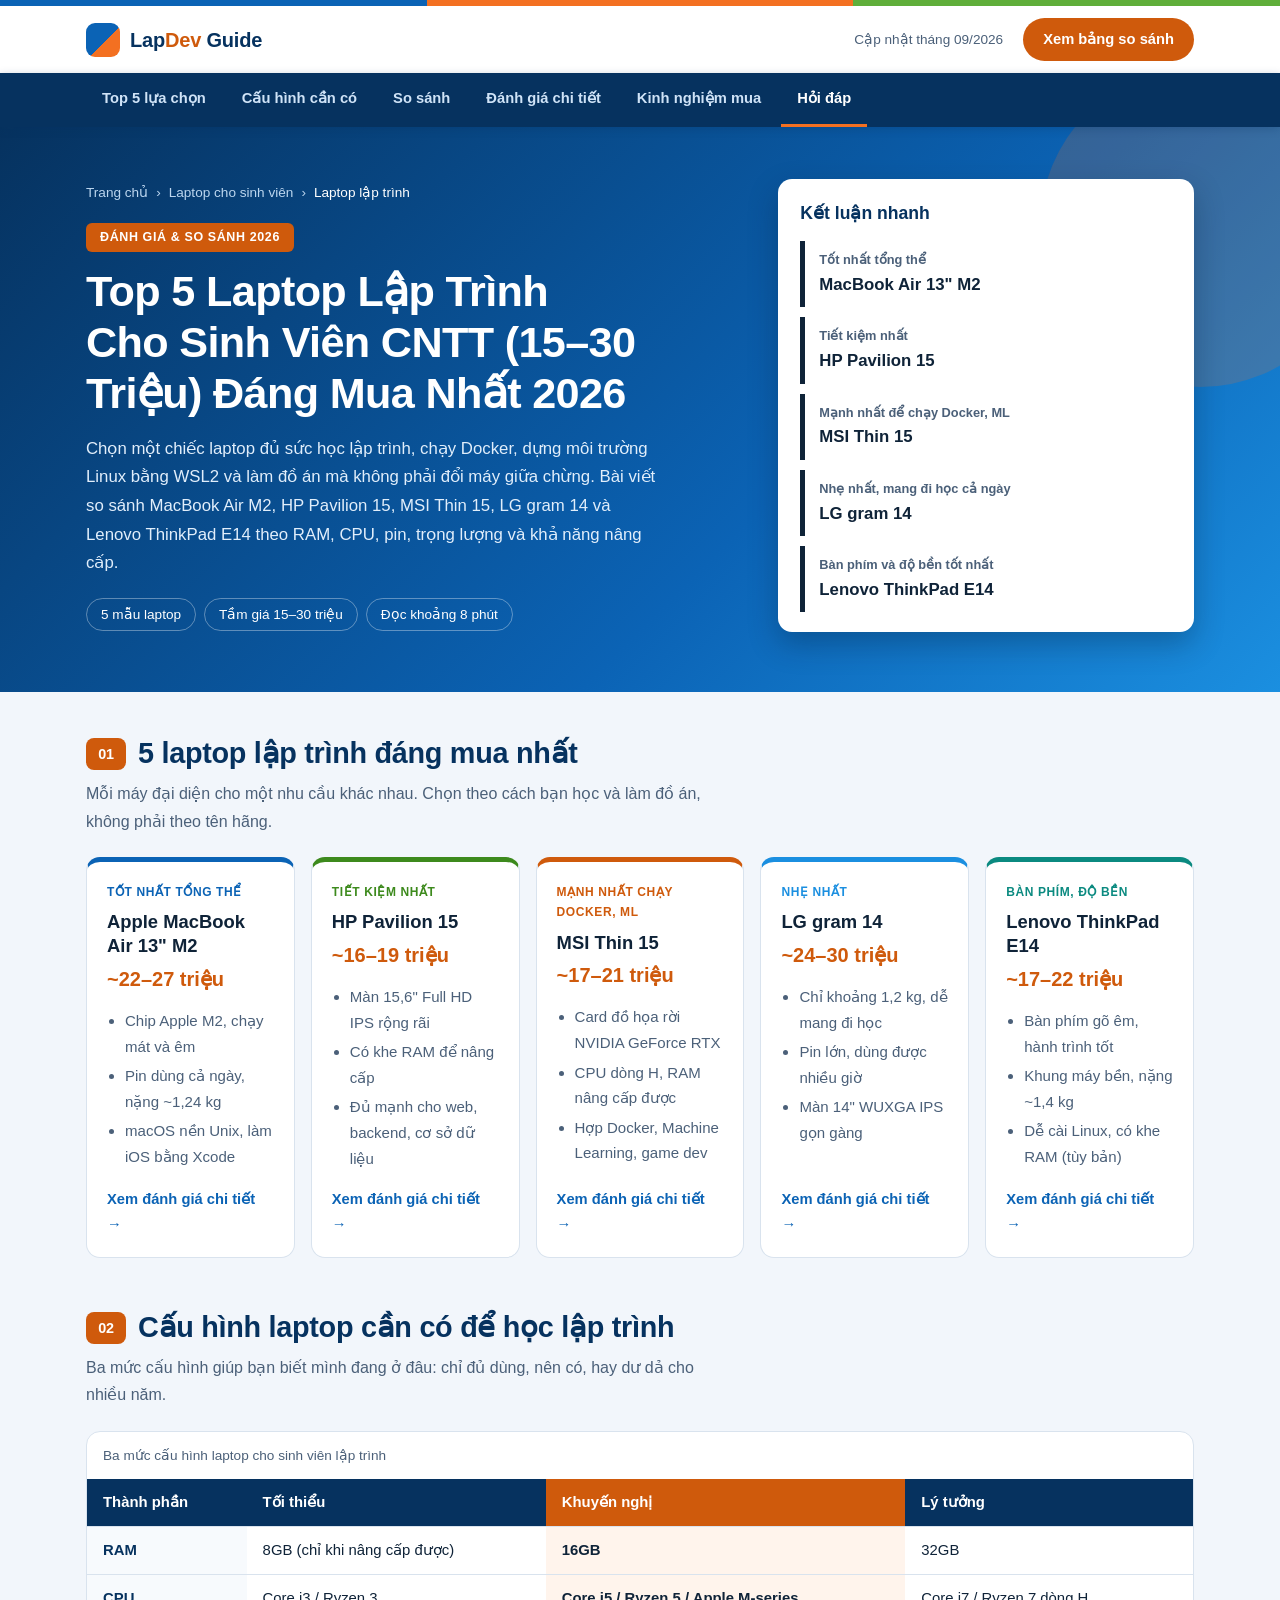
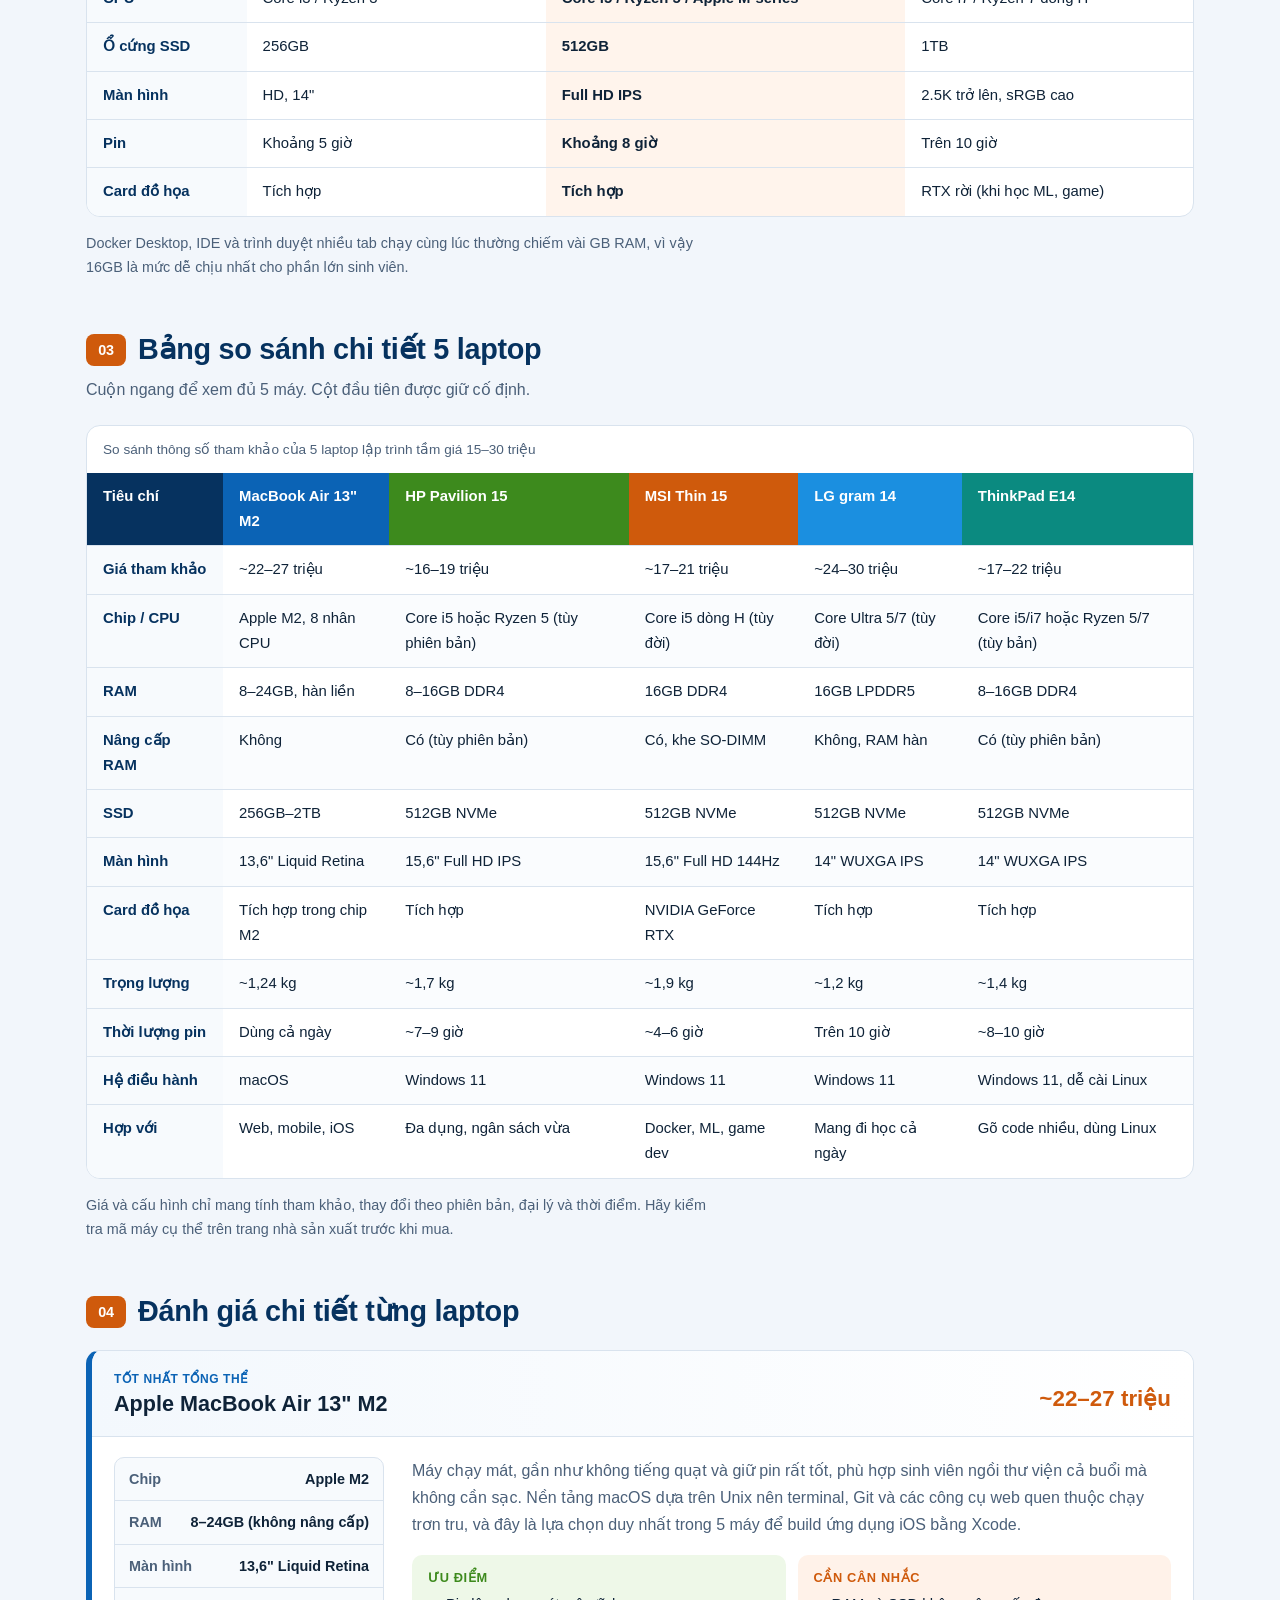
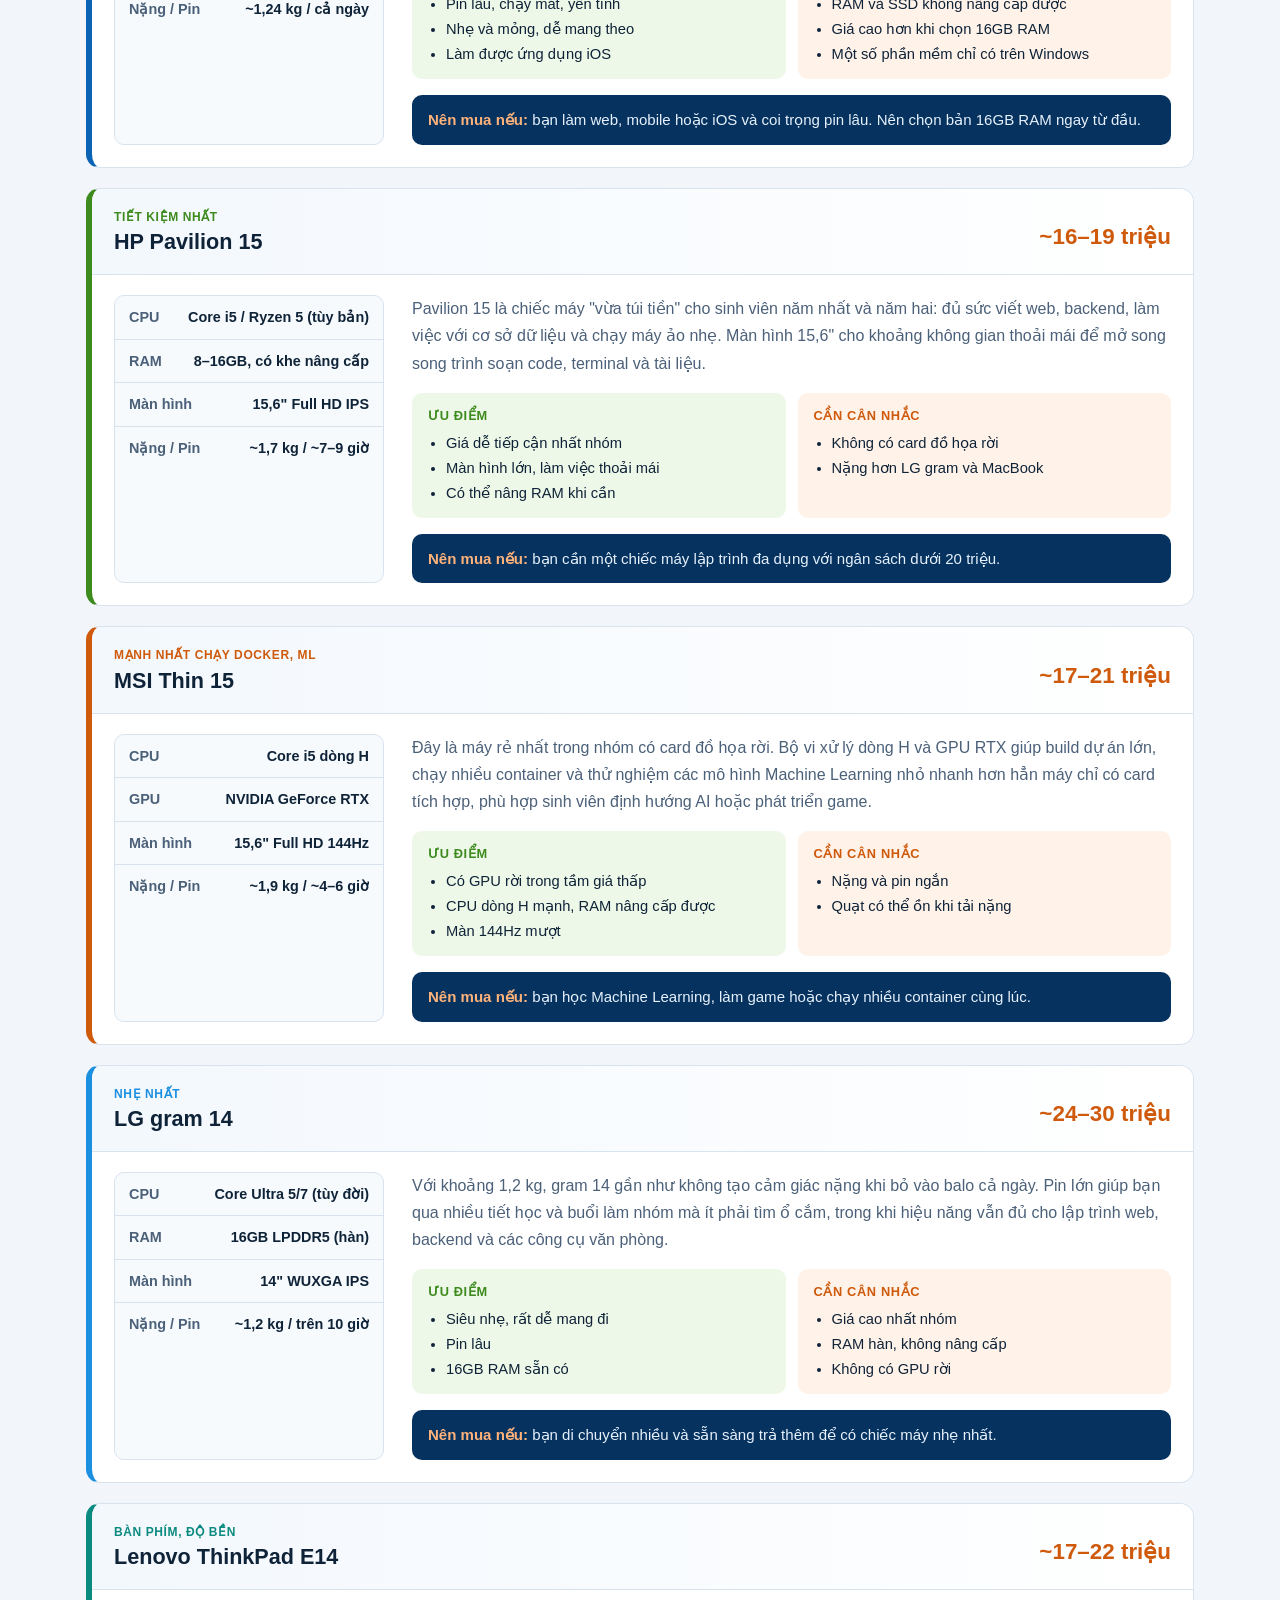
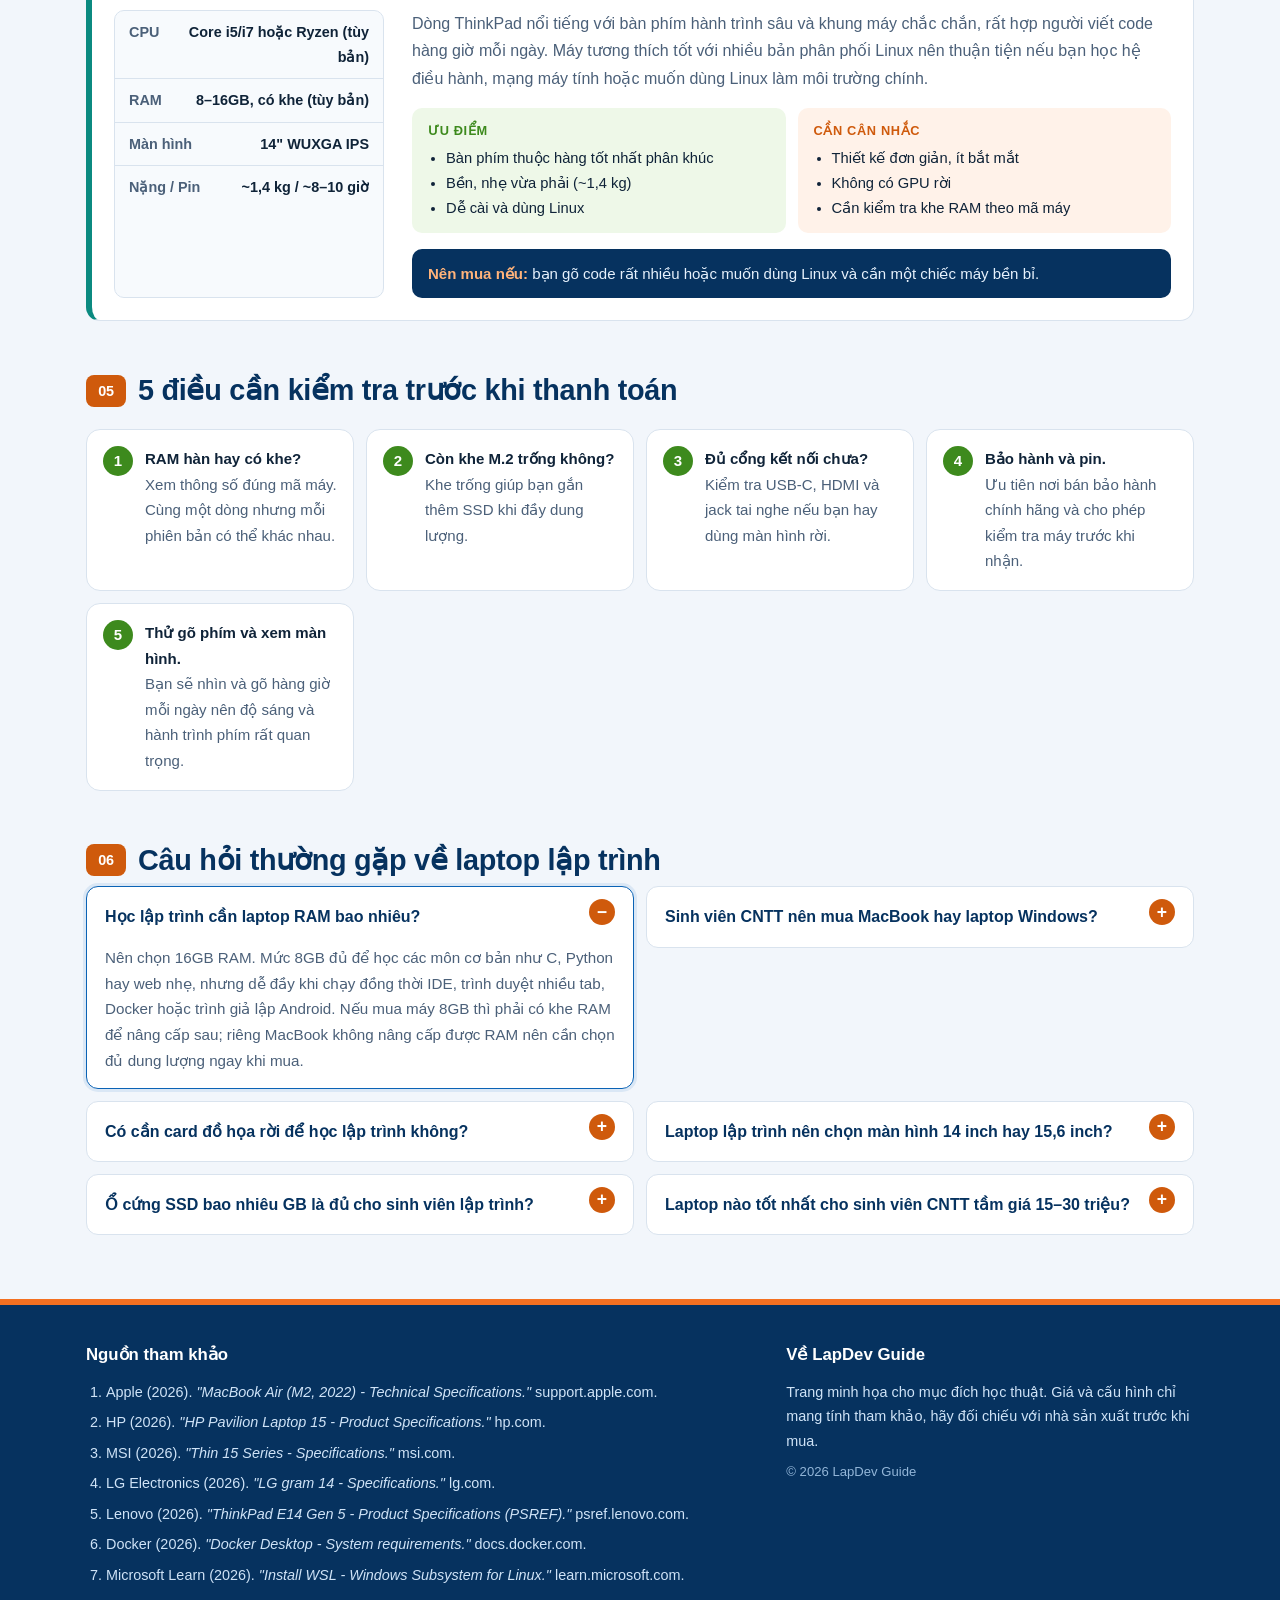
==== commit ff4711be: "Nang cap thanh Top 5 laptop (them ThinkPad E14) va them huong dan kiem tra index Co-Authored-By: Cla" ====
--- a/index.html
+++ b/index.html
@@ -3,15 +3,15 @@
 <head>
 <meta charset="UTF-8">
 <meta name="viewport" content="width=device-width, initial-scale=1.0">
-<title>Top 4 Laptop Lập Trình Cho Sinh Viên CNTT (15–30 Triệu) Đáng Mua Nhất 2026</title>
-<meta name="description" content="So sánh 4 laptop lập trình tầm giá 15–30 triệu cho sinh viên CNTT: MacBook Air M2, HP Pavilion 15, MSI Thin 15 và LG gram 14. Đánh giá RAM, CPU, pin, trọng lượng, khả năng chạy Docker, WSL2 và nâng cấp.">
+<title>Top 5 Laptop Lập Trình Cho Sinh Viên CNTT (15–30 Triệu) Đáng Mua Nhất 2026</title>
+<meta name="description" content="So sánh 5 laptop lập trình tầm giá 15–30 triệu cho sinh viên CNTT: MacBook Air M2, HP Pavilion 15, MSI Thin 15, LG gram 14 và Lenovo ThinkPad E14. Đánh giá RAM, CPU, pin, trọng lượng, khả năng chạy Docker, WSL2 và nâng cấp.">
 <meta name="keywords" content="laptop lập trình, laptop sinh viên CNTT, laptop chạy Docker, laptop 16GB RAM, MacBook Air M2 lập trình, laptop 15-30 triệu">
 <meta name="robots" content="index, follow, max-image-preview:large">
 <link rel="canonical" href="https://thanhtung111205.github.io/GEO_SEO/">
 
 <meta property="og:type" content="article">
-<meta property="og:title" content="Top 4 Laptop Lập Trình Cho Sinh Viên CNTT (15–30 Triệu) Đáng Mua Nhất 2026">
-<meta property="og:description" content="So sánh MacBook Air M2, HP Pavilion 15, MSI Thin 15 và LG gram 14 cho sinh viên CNTT.">
+<meta property="og:title" content="Top 5 Laptop Lập Trình Cho Sinh Viên CNTT (15–30 Triệu) Đáng Mua Nhất 2026">
+<meta property="og:description" content="So sánh MacBook Air M2, HP Pavilion 15, MSI Thin 15, LG gram 14 và ThinkPad E14 cho sinh viên CNTT.">
 <meta property="og:url" content="https://thanhtung111205.github.io/GEO_SEO/">
 <meta property="og:locale" content="vi_VN">
 
@@ -26,8 +26,8 @@
       "@type": "WebPage",
       "@id": "https://thanhtung111205.github.io/GEO_SEO/#webpage",
       "url": "https://thanhtung111205.github.io/GEO_SEO/",
-      "name": "Top 4 Laptop Lập Trình Cho Sinh Viên CNTT (15–30 Triệu) Đáng Mua Nhất 2026",
-      "description": "So sánh 4 laptop lập trình tầm giá 15–30 triệu VNĐ dành cho sinh viên Công nghệ thông tin.",
+      "name": "Top 5 Laptop Lập Trình Cho Sinh Viên CNTT (15–30 Triệu) Đáng Mua Nhất 2026",
+      "description": "So sánh 5 laptop lập trình tầm giá 15–30 triệu VNĐ dành cho sinh viên Công nghệ thông tin.",
       "inLanguage": "vi-VN",
       "isPartOf": { "@id": "https://thanhtung111205.github.io/GEO_SEO/#website" },
       "breadcrumb": { "@id": "https://thanhtung111205.github.io/GEO_SEO/#breadcrumb" },
@@ -61,8 +61,8 @@
     {
       "@type": "Article",
       "@id": "https://thanhtung111205.github.io/GEO_SEO/#article",
-      "headline": "Top 4 Laptop Lập Trình Cho Sinh Viên CNTT (15–30 Triệu) Đáng Mua Nhất 2026",
-      "description": "So sánh MacBook Air M2, HP Pavilion 15, MSI Thin 15 và LG gram 14 theo RAM, CPU, pin, trọng lượng, khả năng chạy Docker, WSL2 và nâng cấp.",
+      "headline": "Top 5 Laptop Lập Trình Cho Sinh Viên CNTT (15–30 Triệu) Đáng Mua Nhất 2026",
+      "description": "So sánh MacBook Air M2, HP Pavilion 15, MSI Thin 15, LG gram 14 và Lenovo ThinkPad E14 theo RAM, CPU, pin, trọng lượng, khả năng chạy Docker, WSL2 và nâng cấp.",
       "articleSection": "Laptop cho sinh viên",
       "author": { "@id": "https://thanhtung111205.github.io/GEO_SEO/#organization" },
       "publisher": { "@id": "https://thanhtung111205.github.io/GEO_SEO/#organization" },
@@ -79,8 +79,8 @@
     {
       "@type": "ItemList",
       "@id": "https://thanhtung111205.github.io/GEO_SEO/#laptops",
-      "name": "Top 4 laptop lập trình cho sinh viên CNTT 2026",
-      "numberOfItems": 4,
+      "name": "Top 5 laptop lập trình cho sinh viên CNTT 2026",
+      "numberOfItems": 5,
       "itemListElement": [
         {
           "@type": "ListItem", "position": 1,
@@ -121,6 +121,16 @@
             "description": "Laptop 14 inch siêu nhẹ khoảng 1,2 kg, pin lớn, phù hợp sinh viên mang máy đi học cả ngày.",
             "category": "Laptop"
           }
+        },
+        {
+          "@type": "ListItem", "position": 5,
+          "item": {
+            "@type": "Product",
+            "name": "Lenovo ThinkPad E14",
+            "brand": { "@type": "Brand", "name": "Lenovo" },
+            "description": "Laptop 14 inch bền bỉ, bàn phím gõ êm nổi tiếng, có khe RAM nâng cấp tùy phiên bản, phù hợp sinh viên gõ code nhiều và dùng Linux.",
+            "category": "Laptop"
+          }
         }
       ]
     },
@@ -173,7 +183,7 @@
           "name": "Laptop nào tốt nhất cho sinh viên CNTT tầm giá 15–30 triệu?",
           "acceptedAnswer": {
             "@type": "Answer",
-            "text": "Tùy nhu cầu: MacBook Air 13 inch M2 tốt nhất tổng thể nhờ pin lâu và chạy mát; HP Pavilion 15 tiết kiệm nhất và có khe RAM nâng cấp; MSI Thin 15 mạnh nhất để chạy Docker, Machine Learning nhờ card RTX; LG gram 14 nhẹ nhất, phù hợp mang đi học cả ngày."
+            "text": "Tùy nhu cầu: MacBook Air 13 inch M2 tốt nhất tổng thể nhờ pin lâu và chạy mát; HP Pavilion 15 tiết kiệm nhất và có khe RAM nâng cấp; MSI Thin 15 mạnh nhất để chạy Docker, Machine Learning nhờ card RTX; LG gram 14 nhẹ nhất, phù hợp mang đi học cả ngày; Lenovo ThinkPad E14 có bàn phím và độ bền tốt nhất cho người gõ code nhiều."
           }
         }
       ]
@@ -201,7 +211,7 @@
 
 <nav class="tabbar" aria-label="Điều hướng trong bài">
   <div class="wrap tabs">
-    <a href="#top-picks">Top 4 lựa chọn</a>
+    <a href="#top-picks">Top 5 lựa chọn</a>
     <a href="#cau-hinh">Cấu hình cần có</a>
     <a href="#so-sanh">So sánh</a>
     <a href="#danh-gia">Đánh giá chi tiết</a>
@@ -221,14 +231,14 @@
           <span aria-current="page">Laptop lập trình</span>
         </nav>
         <p class="tag">Đánh giá &amp; so sánh 2026</p>
-        <h1>Top 4 Laptop Lập Trình Cho Sinh Viên CNTT (15–30 Triệu) Đáng Mua Nhất 2026</h1>
+        <h1>Top 5 Laptop Lập Trình Cho Sinh Viên CNTT (15–30 Triệu) Đáng Mua Nhất 2026</h1>
         <p class="lead">
           Chọn một chiếc laptop đủ sức học lập trình, chạy Docker, dựng môi trường Linux bằng WSL2 và làm đồ án
-          mà không phải đổi máy giữa chừng. Bài viết so sánh MacBook Air M2, HP Pavilion 15, MSI Thin 15 và
-          LG gram 14 theo RAM, CPU, pin, trọng lượng và khả năng nâng cấp.
+          mà không phải đổi máy giữa chừng. Bài viết so sánh MacBook Air M2, HP Pavilion 15, MSI Thin 15,
+          LG gram 14 và Lenovo ThinkPad E14 theo RAM, CPU, pin, trọng lượng và khả năng nâng cấp.
         </p>
         <ul class="meta-row">
-          <li>4 mẫu laptop</li>
+          <li>5 mẫu laptop</li>
           <li>Tầm giá 15–30 triệu</li>
           <li>Đọc khoảng 8 phút</li>
         </ul>
@@ -253,6 +263,10 @@
             <dt>Nhẹ nhất, mang đi học cả ngày</dt>
             <dd>LG gram 14</dd>
           </div>
+          <div class="v-teal">
+            <dt>Bàn phím và độ bền tốt nhất</dt>
+            <dd>Lenovo ThinkPad E14</dd>
+          </div>
         </dl>
       </aside>
     </div>
@@ -261,7 +275,7 @@
   <div class="wrap">
 
     <section id="top-picks" class="sec" aria-labelledby="top-h">
-      <h2 id="top-h" class="sec-title"><span>01</span>4 laptop lập trình đáng mua nhất</h2>
+      <h2 id="top-h" class="sec-title"><span>01</span>5 laptop lập trình đáng mua nhất</h2>
       <p class="sec-sub">Mỗi máy đại diện cho một nhu cầu khác nhau. Chọn theo cách bạn học và làm đồ án, không phải theo tên hãng.</p>
 
       <div class="pick-grid">
@@ -311,6 +325,18 @@
             <li>Màn 14" WUXGA IPS gọn gàng</li>
           </ul>
           <a href="#lg-gram-14">Xem đánh giá chi tiết →</a>
+        </article>
+
+        <article class="pick c-teal">
+          <p class="ribbon">Bàn phím, độ bền</p>
+          <h3>Lenovo ThinkPad E14</h3>
+          <p class="price">~17–22 triệu</p>
+          <ul>
+            <li>Bàn phím gõ êm, hành trình tốt</li>
+            <li>Khung máy bền, nặng ~1,4 kg</li>
+            <li>Dễ cài Linux, có khe RAM (tùy bản)</li>
+          </ul>
+          <a href="#thinkpad-e14">Xem đánh giá chi tiết →</a>
         </article>
       </div>
     </section>
@@ -344,12 +370,12 @@
     </section>
 
     <section id="so-sanh" class="sec" aria-labelledby="ss-h">
-      <h2 id="ss-h" class="sec-title"><span>03</span>Bảng so sánh chi tiết 4 laptop</h2>
-      <p class="sec-sub">Cuộn ngang trên điện thoại để xem đủ 4 máy. Cột đầu tiên được giữ cố định.</p>
-
-      <div class="table-wrap" tabindex="0" role="region" aria-label="Bảng so sánh 4 laptop, cuộn ngang để xem đầy đủ">
+      <h2 id="ss-h" class="sec-title"><span>03</span>Bảng so sánh chi tiết 5 laptop</h2>
+      <p class="sec-sub">Cuộn ngang để xem đủ 5 máy. Cột đầu tiên được giữ cố định.</p>
+
+      <div class="table-wrap" tabindex="0" role="region" aria-label="Bảng so sánh 5 laptop, cuộn ngang để xem đầy đủ">
         <table class="compare">
-          <caption>So sánh thông số tham khảo của 4 laptop lập trình tầm giá 15–30 triệu</caption>
+          <caption>So sánh thông số tham khảo của 5 laptop lập trình tầm giá 15–30 triệu</caption>
           <thead>
             <tr>
               <th scope="col">Tiêu chí</th>
@@ -357,20 +383,21 @@
               <th scope="col" class="h-green">HP Pavilion 15</th>
               <th scope="col" class="h-orange">MSI Thin 15</th>
               <th scope="col" class="h-sky">LG gram 14</th>
+              <th scope="col" class="h-teal">ThinkPad E14</th>
             </tr>
           </thead>
           <tbody>
-            <tr><th scope="row">Giá tham khảo</th><td>~22–27 triệu</td><td>~16–19 triệu</td><td>~17–21 triệu</td><td>~24–30 triệu</td></tr>
-            <tr><th scope="row">Chip / CPU</th><td>Apple M2, 8 nhân CPU</td><td>Core i5 hoặc Ryzen 5 (tùy phiên bản)</td><td>Core i5 dòng H (tùy đời)</td><td>Core Ultra 5/7 (tùy đời)</td></tr>
-            <tr><th scope="row">RAM</th><td>8–24GB, hàn liền</td><td>8–16GB DDR4</td><td>16GB DDR4</td><td>16GB LPDDR5</td></tr>
-            <tr><th scope="row">Nâng cấp RAM</th><td>Không</td><td>Có (tùy phiên bản)</td><td>Có, khe SO-DIMM</td><td>Không, RAM hàn</td></tr>
-            <tr><th scope="row">SSD</th><td>256GB–2TB</td><td>512GB NVMe</td><td>512GB NVMe</td><td>512GB NVMe</td></tr>
-            <tr><th scope="row">Màn hình</th><td>13,6" Liquid Retina</td><td>15,6" Full HD IPS</td><td>15,6" Full HD 144Hz</td><td>14" WUXGA IPS</td></tr>
-            <tr><th scope="row">Card đồ họa</th><td>Tích hợp trong chip M2</td><td>Tích hợp</td><td>NVIDIA GeForce RTX</td><td>Tích hợp</td></tr>
-            <tr><th scope="row">Trọng lượng</th><td>~1,24 kg</td><td>~1,7 kg</td><td>~1,9 kg</td><td>~1,2 kg</td></tr>
-            <tr><th scope="row">Thời lượng pin</th><td>Dùng cả ngày</td><td>~7–9 giờ</td><td>~4–6 giờ</td><td>Trên 10 giờ</td></tr>
-            <tr><th scope="row">Hệ điều hành</th><td>macOS</td><td>Windows 11</td><td>Windows 11</td><td>Windows 11</td></tr>
-            <tr><th scope="row">Hợp với</th><td>Web, mobile, iOS</td><td>Đa dụng, ngân sách vừa</td><td>Docker, ML, game dev</td><td>Mang đi học cả ngày</td></tr>
+            <tr><th scope="row">Giá tham khảo</th><td>~22–27 triệu</td><td>~16–19 triệu</td><td>~17–21 triệu</td><td>~24–30 triệu</td><td>~17–22 triệu</td></tr>
+            <tr><th scope="row">Chip / CPU</th><td>Apple M2, 8 nhân CPU</td><td>Core i5 hoặc Ryzen 5 (tùy phiên bản)</td><td>Core i5 dòng H (tùy đời)</td><td>Core Ultra 5/7 (tùy đời)</td><td>Core i5/i7 hoặc Ryzen 5/7 (tùy bản)</td></tr>
+            <tr><th scope="row">RAM</th><td>8–24GB, hàn liền</td><td>8–16GB DDR4</td><td>16GB DDR4</td><td>16GB LPDDR5</td><td>8–16GB DDR4</td></tr>
+            <tr><th scope="row">Nâng cấp RAM</th><td>Không</td><td>Có (tùy phiên bản)</td><td>Có, khe SO-DIMM</td><td>Không, RAM hàn</td><td>Có (tùy phiên bản)</td></tr>
+            <tr><th scope="row">SSD</th><td>256GB–2TB</td><td>512GB NVMe</td><td>512GB NVMe</td><td>512GB NVMe</td><td>512GB NVMe</td></tr>
+            <tr><th scope="row">Màn hình</th><td>13,6" Liquid Retina</td><td>15,6" Full HD IPS</td><td>15,6" Full HD 144Hz</td><td>14" WUXGA IPS</td><td>14" WUXGA IPS</td></tr>
+            <tr><th scope="row">Card đồ họa</th><td>Tích hợp trong chip M2</td><td>Tích hợp</td><td>NVIDIA GeForce RTX</td><td>Tích hợp</td><td>Tích hợp</td></tr>
+            <tr><th scope="row">Trọng lượng</th><td>~1,24 kg</td><td>~1,7 kg</td><td>~1,9 kg</td><td>~1,2 kg</td><td>~1,4 kg</td></tr>
+            <tr><th scope="row">Thời lượng pin</th><td>Dùng cả ngày</td><td>~7–9 giờ</td><td>~4–6 giờ</td><td>Trên 10 giờ</td><td>~8–10 giờ</td></tr>
+            <tr><th scope="row">Hệ điều hành</th><td>macOS</td><td>Windows 11</td><td>Windows 11</td><td>Windows 11</td><td>Windows 11, dễ cài Linux</td></tr>
+            <tr><th scope="row">Hợp với</th><td>Web, mobile, iOS</td><td>Đa dụng, ngân sách vừa</td><td>Docker, ML, game dev</td><td>Mang đi học cả ngày</td><td>Gõ code nhiều, dùng Linux</td></tr>
           </tbody>
         </table>
       </div>
@@ -396,7 +423,7 @@
             <div><dt>Nặng / Pin</dt><dd>~1,24 kg / cả ngày</dd></div>
           </dl>
           <div class="rv-text">
-            <p>Máy chạy mát, gần như không tiếng quạt và giữ pin rất tốt, phù hợp sinh viên ngồi thư viện cả buổi mà không cần sạc. Nền tảng macOS dựa trên Unix nên terminal, Git và các công cụ web quen thuộc chạy trơn tru, và đây là lựa chọn duy nhất trong 4 máy để build ứng dụng iOS bằng Xcode.</p>
+            <p>Máy chạy mát, gần như không tiếng quạt và giữ pin rất tốt, phù hợp sinh viên ngồi thư viện cả buổi mà không cần sạc. Nền tảng macOS dựa trên Unix nên terminal, Git và các công cụ web quen thuộc chạy trơn tru, và đây là lựa chọn duy nhất trong 5 máy để build ứng dụng iOS bằng Xcode.</p>
             <div class="pc">
               <div class="pros"><h4>Ưu điểm</h4><ul><li>Pin lâu, chạy mát, yên tĩnh</li><li>Nhẹ và mỏng, dễ mang theo</li><li>Làm được ứng dụng iOS</li></ul></div>
               <div class="cons"><h4>Cần cân nhắc</h4><ul><li>RAM và SSD không nâng cấp được</li><li>Giá cao hơn khi chọn 16GB RAM</li><li>Một số phần mềm chỉ có trên Windows</li></ul></div>
@@ -483,6 +510,32 @@
           </div>
         </div>
       </article>
+
+      <article id="thinkpad-e14" class="review c-teal" aria-labelledby="rv5">
+        <header class="rv-head">
+          <div>
+            <p class="rv-award">Bàn phím, độ bền</p>
+            <h3 id="rv5">Lenovo ThinkPad E14</h3>
+          </div>
+          <p class="rv-price">~17–22 triệu</p>
+        </header>
+        <div class="rv-body">
+          <dl class="specs">
+            <div><dt>CPU</dt><dd>Core i5/i7 hoặc Ryzen (tùy bản)</dd></div>
+            <div><dt>RAM</dt><dd>8–16GB, có khe (tùy bản)</dd></div>
+            <div><dt>Màn hình</dt><dd>14" WUXGA IPS</dd></div>
+            <div><dt>Nặng / Pin</dt><dd>~1,4 kg / ~8–10 giờ</dd></div>
+          </dl>
+          <div class="rv-text">
+            <p>Dòng ThinkPad nổi tiếng với bàn phím hành trình sâu và khung máy chắc chắn, rất hợp người viết code hàng giờ mỗi ngày. Máy tương thích tốt với nhiều bản phân phối Linux nên thuận tiện nếu bạn học hệ điều hành, mạng máy tính hoặc muốn dùng Linux làm môi trường chính.</p>
+            <div class="pc">
+              <div class="pros"><h4>Ưu điểm</h4><ul><li>Bàn phím thuộc hàng tốt nhất phân khúc</li><li>Bền, nhẹ vừa phải (~1,4 kg)</li><li>Dễ cài và dùng Linux</li></ul></div>
+              <div class="cons"><h4>Cần cân nhắc</h4><ul><li>Thiết kế đơn giản, ít bắt mắt</li><li>Không có GPU rời</li><li>Cần kiểm tra khe RAM theo mã máy</li></ul></div>
+            </div>
+            <p class="verdict-bar"><strong>Nên mua nếu:</strong> bạn gõ code rất nhiều hoặc muốn dùng Linux và cần một chiếc máy bền bỉ.</p>
+          </div>
+        </div>
+      </article>
     </section>
 
     <section id="kinh-nghiem" class="sec" aria-labelledby="kn-h">
@@ -527,7 +580,7 @@
 
         <details class="qa">
           <summary>Laptop nào tốt nhất cho sinh viên CNTT tầm giá 15–30 triệu?</summary>
-          <p>Tùy nhu cầu: MacBook Air 13 inch M2 tốt nhất tổng thể nhờ pin lâu và chạy mát; HP Pavilion 15 tiết kiệm nhất và có khe RAM nâng cấp; MSI Thin 15 mạnh nhất để chạy Docker, Machine Learning nhờ card RTX; LG gram 14 nhẹ nhất, phù hợp mang đi học cả ngày.</p>
+          <p>Tùy nhu cầu: MacBook Air 13 inch M2 tốt nhất tổng thể nhờ pin lâu và chạy mát; HP Pavilion 15 tiết kiệm nhất và có khe RAM nâng cấp; MSI Thin 15 mạnh nhất để chạy Docker, Machine Learning nhờ card RTX; LG gram 14 nhẹ nhất, phù hợp mang đi học cả ngày; Lenovo ThinkPad E14 có bàn phím và độ bền tốt nhất cho người gõ code nhiều.</p>
         </details>
 
       </div>
@@ -545,6 +598,7 @@
         <li>HP (2026). <em>"HP Pavilion Laptop 15 - Product Specifications."</em> hp.com.</li>
         <li>MSI (2026). <em>"Thin 15 Series - Specifications."</em> msi.com.</li>
         <li>LG Electronics (2026). <em>"LG gram 14 - Specifications."</em> lg.com.</li>
+        <li>Lenovo (2026). <em>"ThinkPad E14 Gen 5 - Product Specifications (PSREF)."</em> psref.lenovo.com.</li>
         <li>Docker (2026). <em>"Docker Desktop - System requirements."</em> docs.docker.com.</li>
         <li>Microsoft Learn (2026). <em>"Install WSL - Windows Subsystem for Linux."</em> learn.microsoft.com.</li>
       </ol>
--- a/css/style.css
+++ b/css/style.css
@@ -5,6 +5,7 @@
   --blue-700: #0a4f94;
   --blue-600: #0b63b5;
   --sky: #1b8fe0;
+  --teal: #0b8a80;
   --orange: #f37021;
   --orange-dark: #cf5a0c;
   --green: #5fae3a;
@@ -96,6 +97,7 @@
 .v-green { border-color: var(--green); }
 .v-orange { border-color: var(--orange); }
 .v-sky { border-color: var(--sky); }
+.v-teal { border-color: var(--teal); }
 
 @media (min-width: 900px) {
   .hero { padding-block: 52px 60px; }
@@ -114,9 +116,10 @@
 .c-green { --accent: var(--green-dark); }
 .c-orange { --accent: var(--orange-dark); }
 .c-sky { --accent: var(--sky); }
+.c-teal { --accent: var(--teal); }
 
 /* Pick cards */
-.pick-grid { display: grid; gap: 16px; grid-template-columns: repeat(auto-fit, minmax(240px, 1fr)); }
+.pick-grid { display: grid; gap: 16px; grid-template-columns: repeat(auto-fit, minmax(200px, 1fr)); }
 .pick { background: var(--surface); border: 1px solid var(--line); border-top: 5px solid var(--accent); border-radius: var(--radius); padding: 20px; display: flex; flex-direction: column; }
 .ribbon { margin: 0 0 8px; font-size: 0.75rem; font-weight: 800; letter-spacing: 0.05em; text-transform: uppercase; color: var(--accent); }
 .pick h3 { margin: 0 0 4px; font-size: 1.15rem; line-height: 1.3; }
@@ -137,7 +140,7 @@
 .tier .th-rec { background: var(--orange-dark); }
 .tier td.rec { background: #fff4ec; font-weight: 700; }
 
-.compare { min-width: 860px; }
+.compare { min-width: 1020px; }
 .compare tbody th, .compare thead th:first-child { position: sticky; left: 0; z-index: 1; min-width: 130px; }
 .compare thead th:first-child { z-index: 2; }
 .compare tbody tr:nth-child(even) td { background: #fafcfe; }
@@ -145,6 +148,7 @@
 .compare thead th.h-green { background: var(--green-dark); }
 .compare thead th.h-orange { background: var(--orange-dark); }
 .compare thead th.h-sky { background: var(--sky); }
+.compare thead th.h-teal { background: var(--teal); }
 
 /* Reviews */
 .review { margin-top: 20px; background: var(--surface); border: 1px solid var(--line); border-left: 6px solid var(--accent); border-radius: var(--radius); overflow: hidden; scroll-margin-top: 60px; }
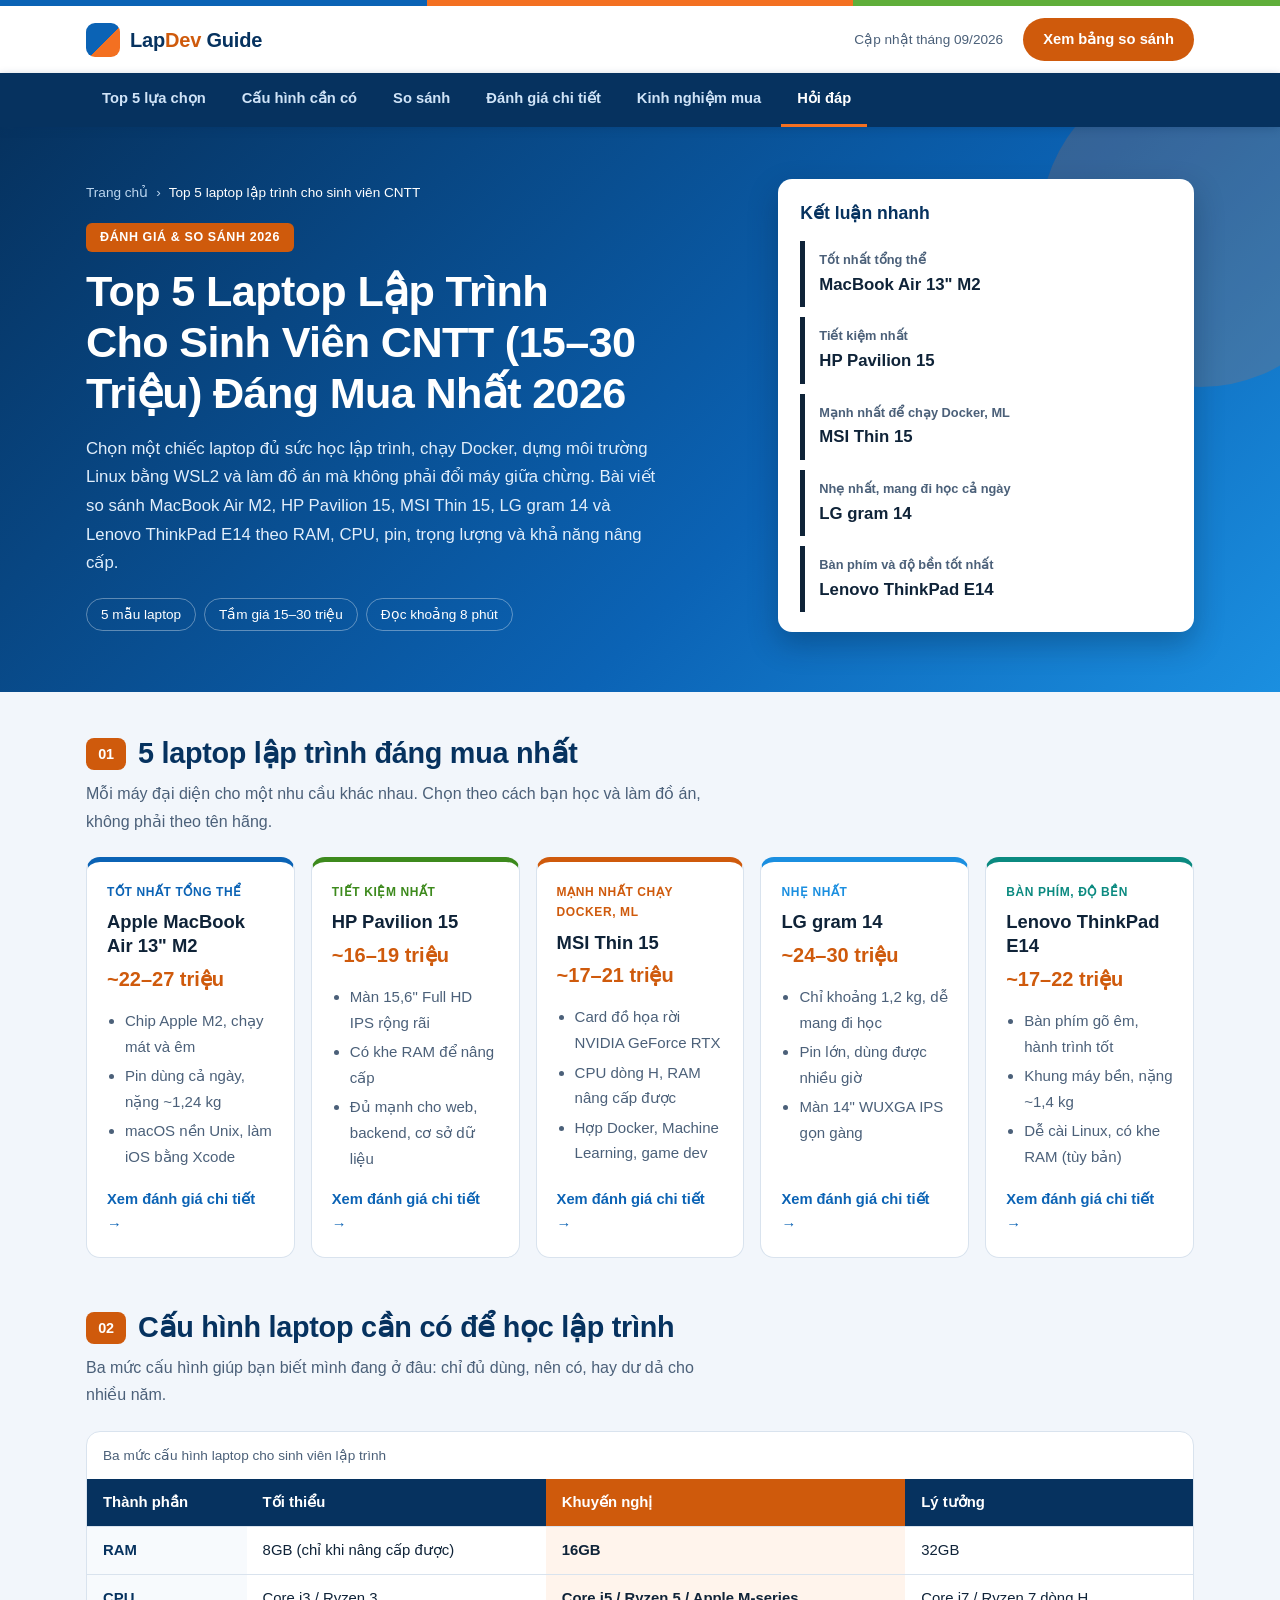
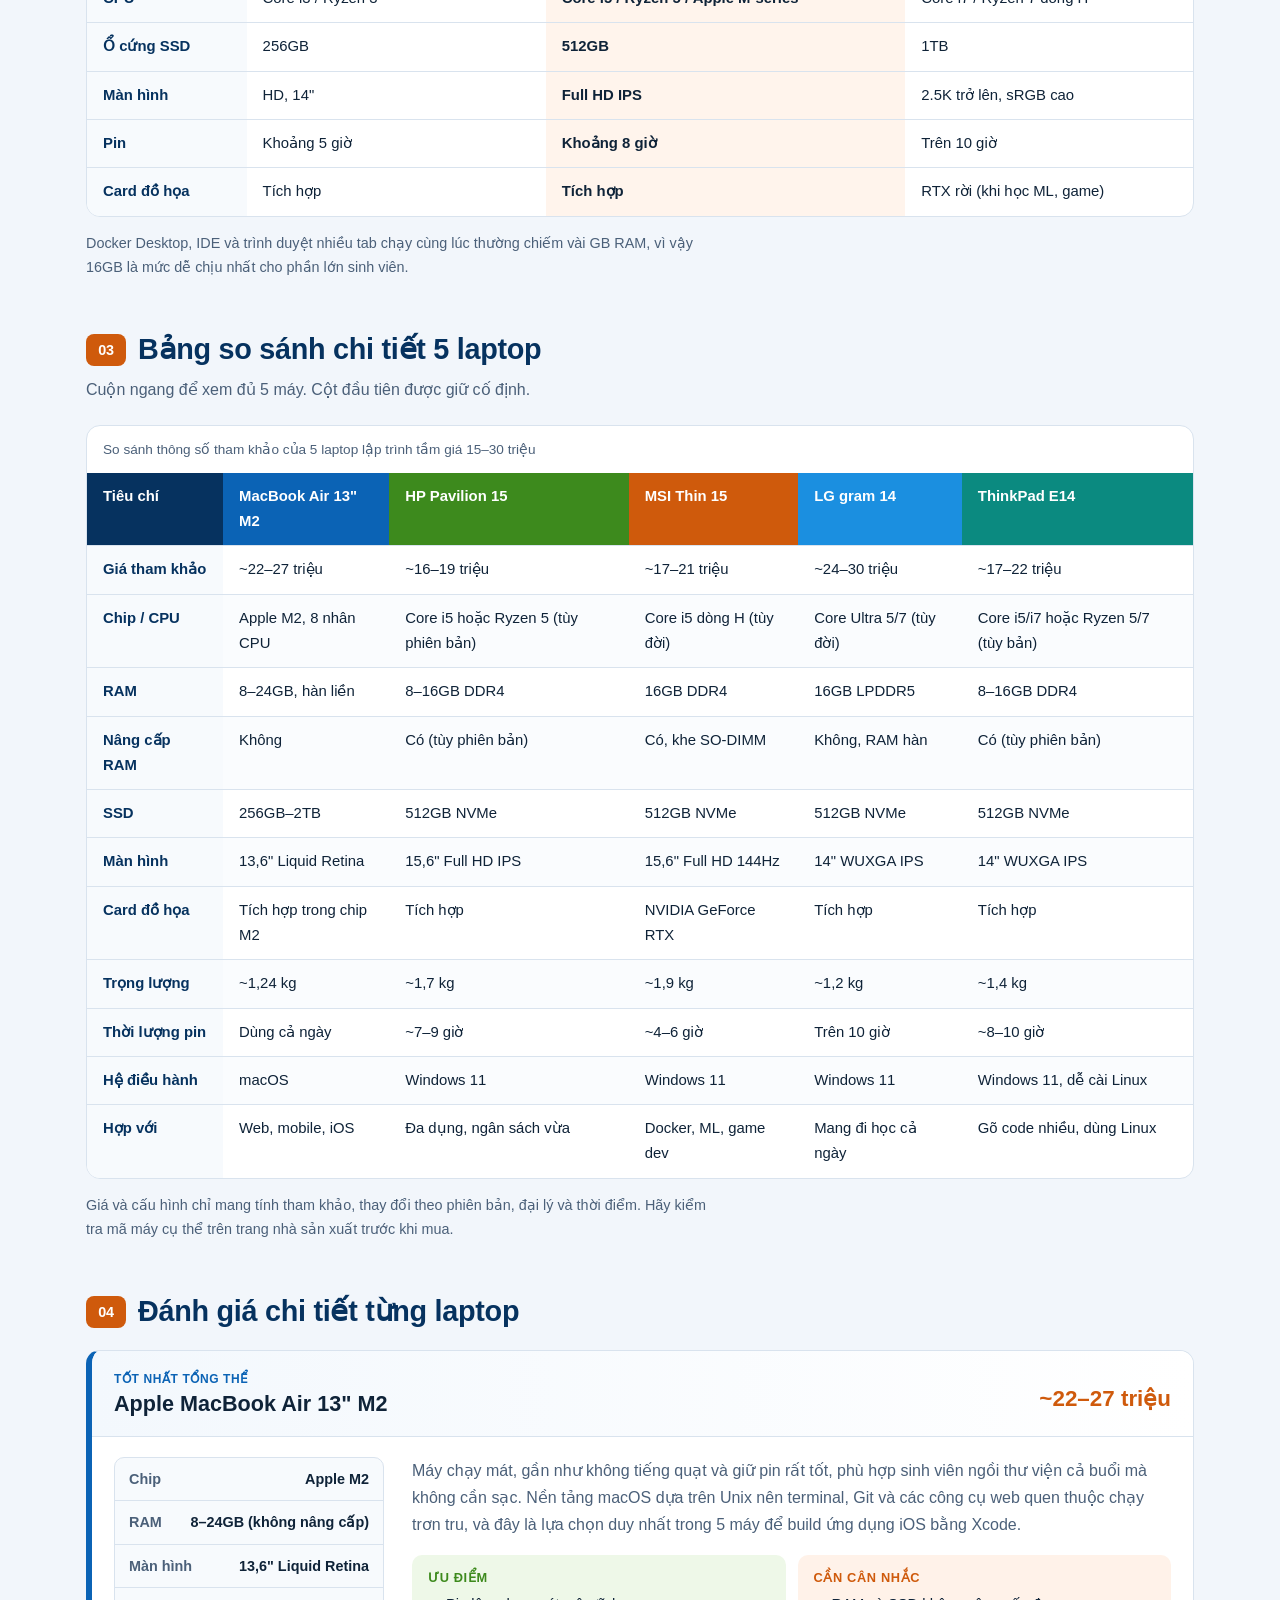
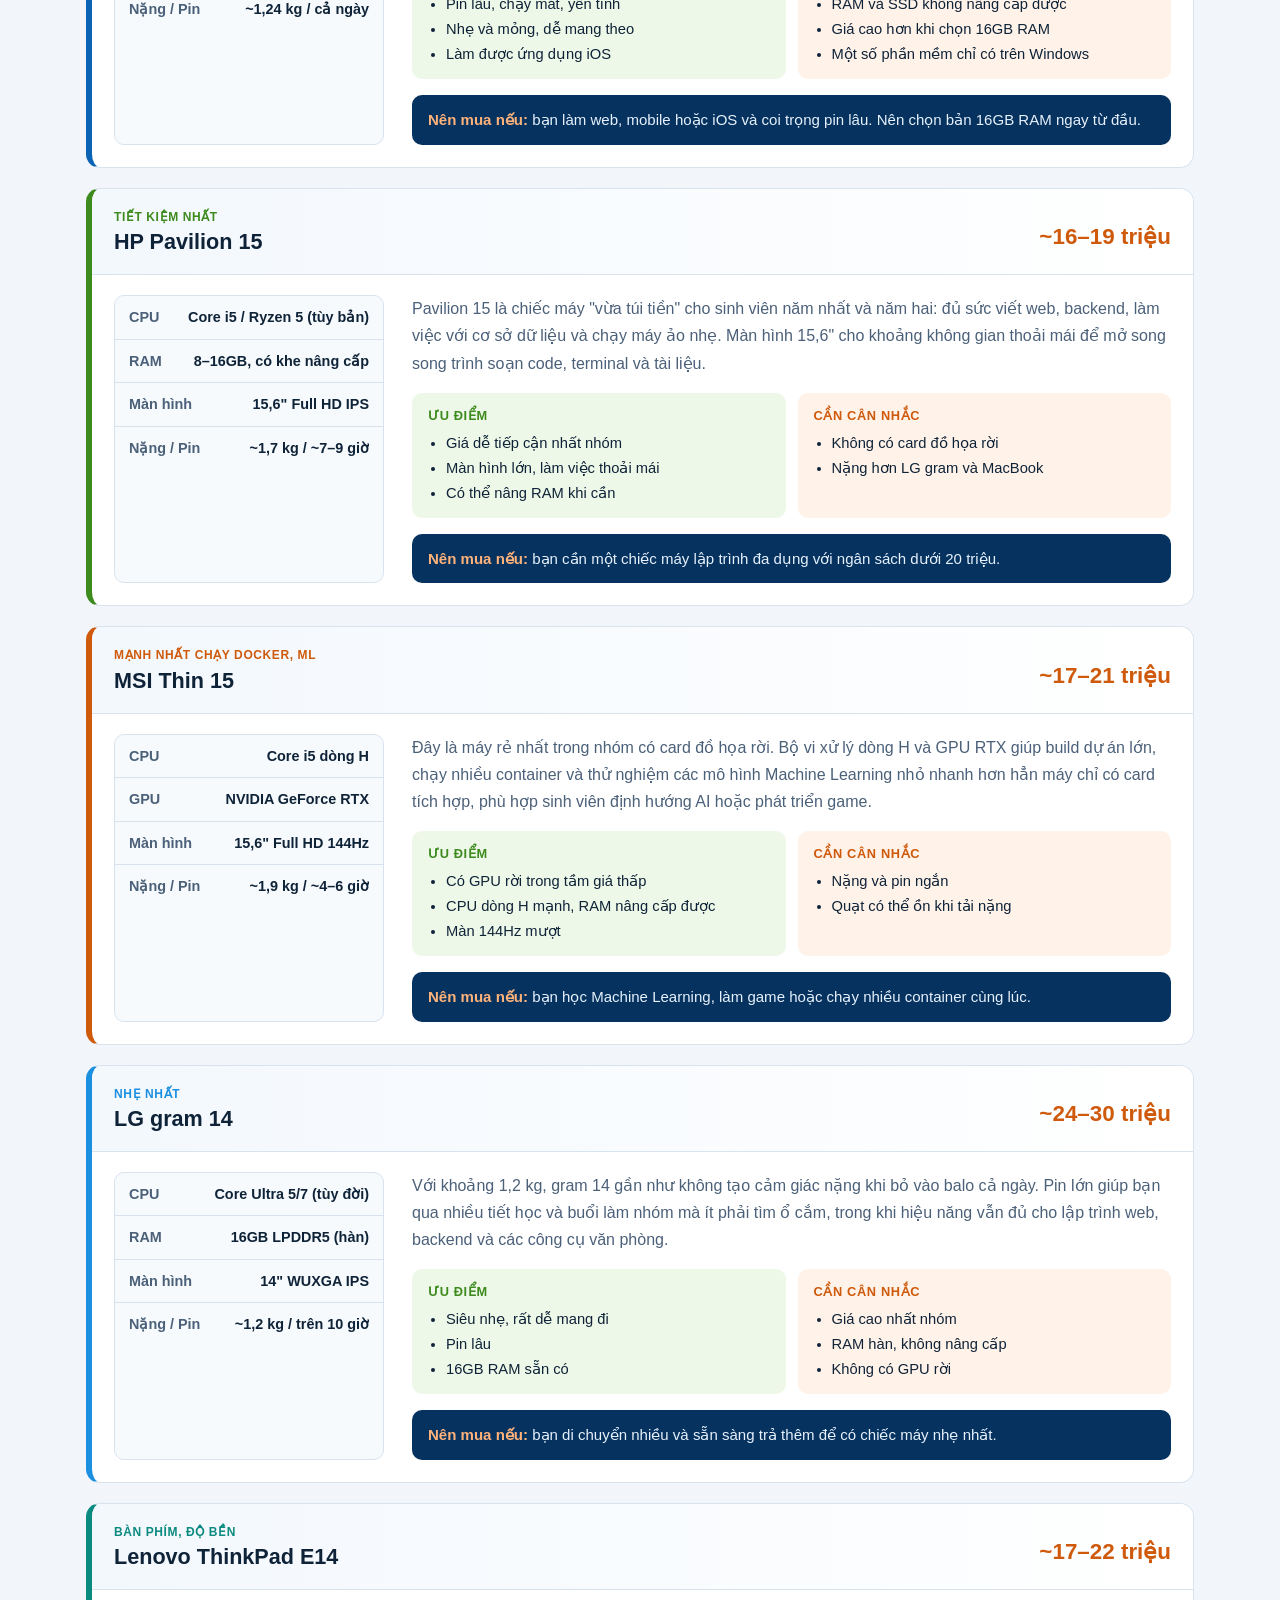
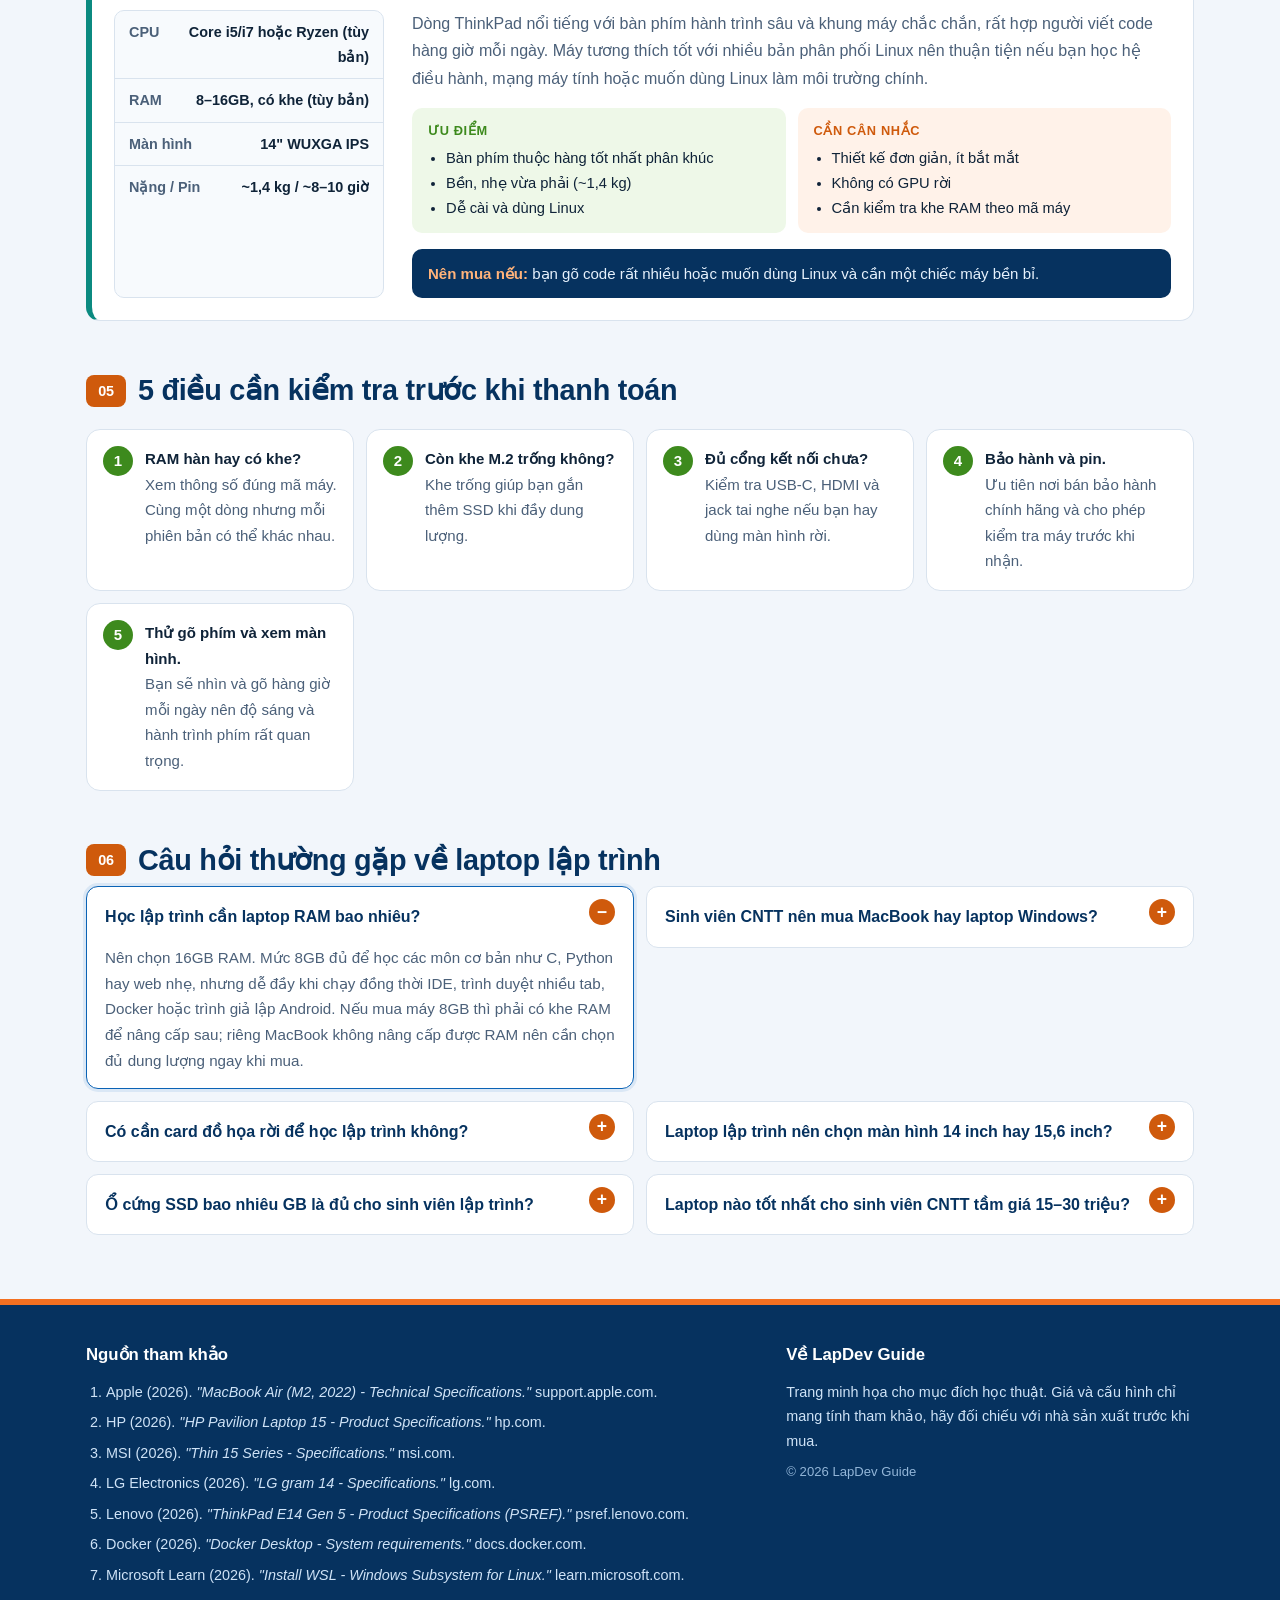
==== commit 8d2fdbf3: "Sua loi Rich Results: bo Product khong hop le, chuan hoa Breadcrumb, them anh cover Co-Authored-By: " ====
--- a/index.html
+++ b/index.html
@@ -3,16 +3,17 @@
 <head>
 <meta charset="UTF-8">
 <meta name="viewport" content="width=device-width, initial-scale=1.0">
-<title>Top 5 Laptop Lập Trình Cho Sinh Viên CNTT (15–30 Triệu) Đáng Mua Nhất 2026</title>
-<meta name="description" content="So sánh 5 laptop lập trình tầm giá 15–30 triệu cho sinh viên CNTT: MacBook Air M2, HP Pavilion 15, MSI Thin 15, LG gram 14 và Lenovo ThinkPad E14. Đánh giá RAM, CPU, pin, trọng lượng, khả năng chạy Docker, WSL2 và nâng cấp.">
+<title>Top 5 Laptop Lập Trình Cho Sinh Viên CNTT 2026</title>
+<meta name="description" content="So sánh 5 laptop lập trình 15–30 triệu cho sinh viên CNTT: MacBook Air M2, HP Pavilion 15, MSI Thin 15, LG gram 14, ThinkPad E14.">
 <meta name="keywords" content="laptop lập trình, laptop sinh viên CNTT, laptop chạy Docker, laptop 16GB RAM, MacBook Air M2 lập trình, laptop 15-30 triệu">
 <meta name="robots" content="index, follow, max-image-preview:large">
 <link rel="canonical" href="https://thanhtung111205.github.io/GEO_SEO/">
 
 <meta property="og:type" content="article">
-<meta property="og:title" content="Top 5 Laptop Lập Trình Cho Sinh Viên CNTT (15–30 Triệu) Đáng Mua Nhất 2026">
+<meta property="og:title" content="Top 5 Laptop Lập Trình Cho Sinh Viên CNTT 2026">
 <meta property="og:description" content="So sánh MacBook Air M2, HP Pavilion 15, MSI Thin 15, LG gram 14 và ThinkPad E14 cho sinh viên CNTT.">
 <meta property="og:url" content="https://thanhtung111205.github.io/GEO_SEO/">
+<meta property="og:image" content="https://thanhtung111205.github.io/GEO_SEO/assets/cover.svg">
 <meta property="og:locale" content="vi_VN">
 
 <link rel="stylesheet" href="css/style.css">
@@ -29,19 +30,39 @@
       "name": "Top 5 Laptop Lập Trình Cho Sinh Viên CNTT (15–30 Triệu) Đáng Mua Nhất 2026",
       "description": "So sánh 5 laptop lập trình tầm giá 15–30 triệu VNĐ dành cho sinh viên Công nghệ thông tin.",
       "inLanguage": "vi-VN",
-      "isPartOf": { "@id": "https://thanhtung111205.github.io/GEO_SEO/#website" },
-      "breadcrumb": { "@id": "https://thanhtung111205.github.io/GEO_SEO/#breadcrumb" },
+      "isPartOf": {
+        "@id": "https://thanhtung111205.github.io/GEO_SEO/#website"
+      },
+      "breadcrumb": {
+        "@id": "https://thanhtung111205.github.io/GEO_SEO/#breadcrumb"
+      },
       "datePublished": "2026-01-15",
       "dateModified": "2026-09-20",
-      "mainEntity": { "@id": "https://thanhtung111205.github.io/GEO_SEO/#article" }
+      "mainEntity": {
+        "@id": "https://thanhtung111205.github.io/GEO_SEO/#article"
+      },
+      "primaryImageOfPage": {
+        "@type": "ImageObject",
+        "url": "https://thanhtung111205.github.io/GEO_SEO/assets/cover.svg",
+        "width": 1200,
+        "height": 630
+      }
     },
     {
       "@type": "BreadcrumbList",
       "@id": "https://thanhtung111205.github.io/GEO_SEO/#breadcrumb",
       "itemListElement": [
-        { "@type": "ListItem", "position": 1, "name": "Trang chủ", "item": "https://thanhtung111205.github.io/GEO_SEO/" },
-        { "@type": "ListItem", "position": 2, "name": "Laptop cho sinh viên" },
-        { "@type": "ListItem", "position": 3, "name": "Laptop lập trình" }
+        {
+          "@type": "ListItem",
+          "position": 1,
+          "name": "Trang chủ",
+          "item": "https://thanhtung111205.github.io/GEO_SEO/"
+        },
+        {
+          "@type": "ListItem",
+          "position": 2,
+          "name": "Top 5 laptop lập trình cho sinh viên CNTT"
+        }
       ]
     },
     {
@@ -50,7 +71,9 @@
       "url": "https://thanhtung111205.github.io/GEO_SEO/",
       "name": "LapDev Guide",
       "inLanguage": "vi-VN",
-      "publisher": { "@id": "https://thanhtung111205.github.io/GEO_SEO/#organization" }
+      "publisher": {
+        "@id": "https://thanhtung111205.github.io/GEO_SEO/#organization"
+      }
     },
     {
       "@type": "Organization",
@@ -64,17 +87,41 @@
       "headline": "Top 5 Laptop Lập Trình Cho Sinh Viên CNTT (15–30 Triệu) Đáng Mua Nhất 2026",
       "description": "So sánh MacBook Air M2, HP Pavilion 15, MSI Thin 15, LG gram 14 và Lenovo ThinkPad E14 theo RAM, CPU, pin, trọng lượng, khả năng chạy Docker, WSL2 và nâng cấp.",
       "articleSection": "Laptop cho sinh viên",
-      "author": { "@id": "https://thanhtung111205.github.io/GEO_SEO/#organization" },
-      "publisher": { "@id": "https://thanhtung111205.github.io/GEO_SEO/#organization" },
+      "author": {
+        "@id": "https://thanhtung111205.github.io/GEO_SEO/#organization"
+      },
+      "publisher": {
+        "@id": "https://thanhtung111205.github.io/GEO_SEO/#organization"
+      },
       "datePublished": "2026-01-15",
       "dateModified": "2026-09-20",
       "inLanguage": "vi-VN",
-      "mainEntityOfPage": { "@id": "https://thanhtung111205.github.io/GEO_SEO/#webpage" },
+      "mainEntityOfPage": {
+        "@id": "https://thanhtung111205.github.io/GEO_SEO/#webpage"
+      },
       "about": [
-        { "@type": "Thing", "name": "Laptop lập trình" },
-        { "@type": "Thing", "name": "Sinh viên Công nghệ thông tin" }
+        {
+          "@type": "Thing",
+          "name": "Laptop lập trình"
+        },
+        {
+          "@type": "Thing",
+          "name": "Sinh viên Công nghệ thông tin"
+        }
       ],
-      "keywords": ["laptop lập trình", "laptop sinh viên CNTT", "laptop chạy Docker", "MacBook Air M2", "laptop 15-30 triệu"]
+      "keywords": [
+        "laptop lập trình",
+        "laptop sinh viên CNTT",
+        "laptop chạy Docker",
+        "MacBook Air M2",
+        "laptop 15-30 triệu"
+      ],
+      "image": {
+        "@type": "ImageObject",
+        "url": "https://thanhtung111205.github.io/GEO_SEO/assets/cover.svg",
+        "width": 1200,
+        "height": 630
+      }
     },
     {
       "@type": "ItemList",
@@ -83,54 +130,39 @@
       "numberOfItems": 5,
       "itemListElement": [
         {
-          "@type": "ListItem", "position": 1,
-          "item": {
-            "@type": "Product",
-            "name": "Apple MacBook Air 13 inch M2",
-            "brand": { "@type": "Brand", "name": "Apple" },
-            "description": "Laptop mỏng nhẹ chip Apple M2, pin dùng cả ngày, chạy mát và êm, hệ điều hành macOS nền Unix thuận tiện cho lập trình web và iOS.",
-            "category": "Laptop"
-          }
-        },
-        {
-          "@type": "ListItem", "position": 2,
-          "item": {
-            "@type": "Product",
-            "name": "HP Pavilion 15",
-            "brand": { "@type": "Brand", "name": "HP" },
-            "description": "Laptop 15,6 inch giá khoảng 16–19 triệu, có khe RAM nâng cấp, phù hợp sinh viên CNTT cần máy đa dụng với ngân sách vừa phải.",
-            "category": "Laptop"
-          }
-        },
-        {
-          "@type": "ListItem", "position": 3,
-          "item": {
-            "@type": "Product",
-            "name": "MSI Thin 15",
-            "brand": { "@type": "Brand", "name": "MSI" },
-            "description": "Laptop có card đồ họa rời NVIDIA GeForce RTX, phù hợp chạy Docker, học Machine Learning cơ bản và phát triển game.",
-            "category": "Laptop"
-          }
-        },
-        {
-          "@type": "ListItem", "position": 4,
-          "item": {
-            "@type": "Product",
-            "name": "LG gram 14",
-            "brand": { "@type": "Brand", "name": "LG" },
-            "description": "Laptop 14 inch siêu nhẹ khoảng 1,2 kg, pin lớn, phù hợp sinh viên mang máy đi học cả ngày.",
-            "category": "Laptop"
-          }
-        },
-        {
-          "@type": "ListItem", "position": 5,
-          "item": {
-            "@type": "Product",
-            "name": "Lenovo ThinkPad E14",
-            "brand": { "@type": "Brand", "name": "Lenovo" },
-            "description": "Laptop 14 inch bền bỉ, bàn phím gõ êm nổi tiếng, có khe RAM nâng cấp tùy phiên bản, phù hợp sinh viên gõ code nhiều và dùng Linux.",
-            "category": "Laptop"
-          }
+          "@type": "ListItem",
+          "position": 1,
+          "name": "Apple MacBook Air 13 inch M2",
+          "description": "Laptop mỏng nhẹ chip Apple M2, pin dùng cả ngày, chạy mát và êm, hệ điều hành macOS nền Unix thuận tiện cho lập trình web và iOS.",
+          "url": "https://thanhtung111205.github.io/GEO_SEO/#mba-m2"
+        },
+        {
+          "@type": "ListItem",
+          "position": 2,
+          "name": "HP Pavilion 15",
+          "description": "Laptop 15,6 inch giá khoảng 16–19 triệu, có khe RAM nâng cấp, phù hợp sinh viên CNTT cần máy đa dụng với ngân sách vừa phải.",
+          "url": "https://thanhtung111205.github.io/GEO_SEO/#hp-pavilion-15"
+        },
+        {
+          "@type": "ListItem",
+          "position": 3,
+          "name": "MSI Thin 15",
+          "description": "Laptop có card đồ họa rời NVIDIA GeForce RTX, phù hợp chạy Docker, học Machine Learning cơ bản và phát triển game.",
+          "url": "https://thanhtung111205.github.io/GEO_SEO/#msi-thin-15"
+        },
+        {
+          "@type": "ListItem",
+          "position": 4,
+          "name": "LG gram 14",
+          "description": "Laptop 14 inch siêu nhẹ khoảng 1,2 kg, pin lớn, phù hợp sinh viên mang máy đi học cả ngày.",
+          "url": "https://thanhtung111205.github.io/GEO_SEO/#lg-gram-14"
+        },
+        {
+          "@type": "ListItem",
+          "position": 5,
+          "name": "Lenovo ThinkPad E14",
+          "description": "Laptop 14 inch bền bỉ, bàn phím gõ êm nổi tiếng, có khe RAM nâng cấp tùy phiên bản, phù hợp sinh viên gõ code nhiều và dùng Linux.",
+          "url": "https://thanhtung111205.github.io/GEO_SEO/#thinkpad-e14"
         }
       ]
     },
@@ -227,8 +259,7 @@
       <div class="hero-copy">
         <nav class="crumbs" aria-label="Breadcrumb">
           <a href="#top">Trang chủ</a><span aria-hidden="true">›</span>
-          <span>Laptop cho sinh viên</span><span aria-hidden="true">›</span>
-          <span aria-current="page">Laptop lập trình</span>
+          <span aria-current="page">Top 5 laptop lập trình cho sinh viên CNTT</span>
         </nav>
         <p class="tag">Đánh giá &amp; so sánh 2026</p>
         <h1>Top 5 Laptop Lập Trình Cho Sinh Viên CNTT (15–30 Triệu) Đáng Mua Nhất 2026</h1>
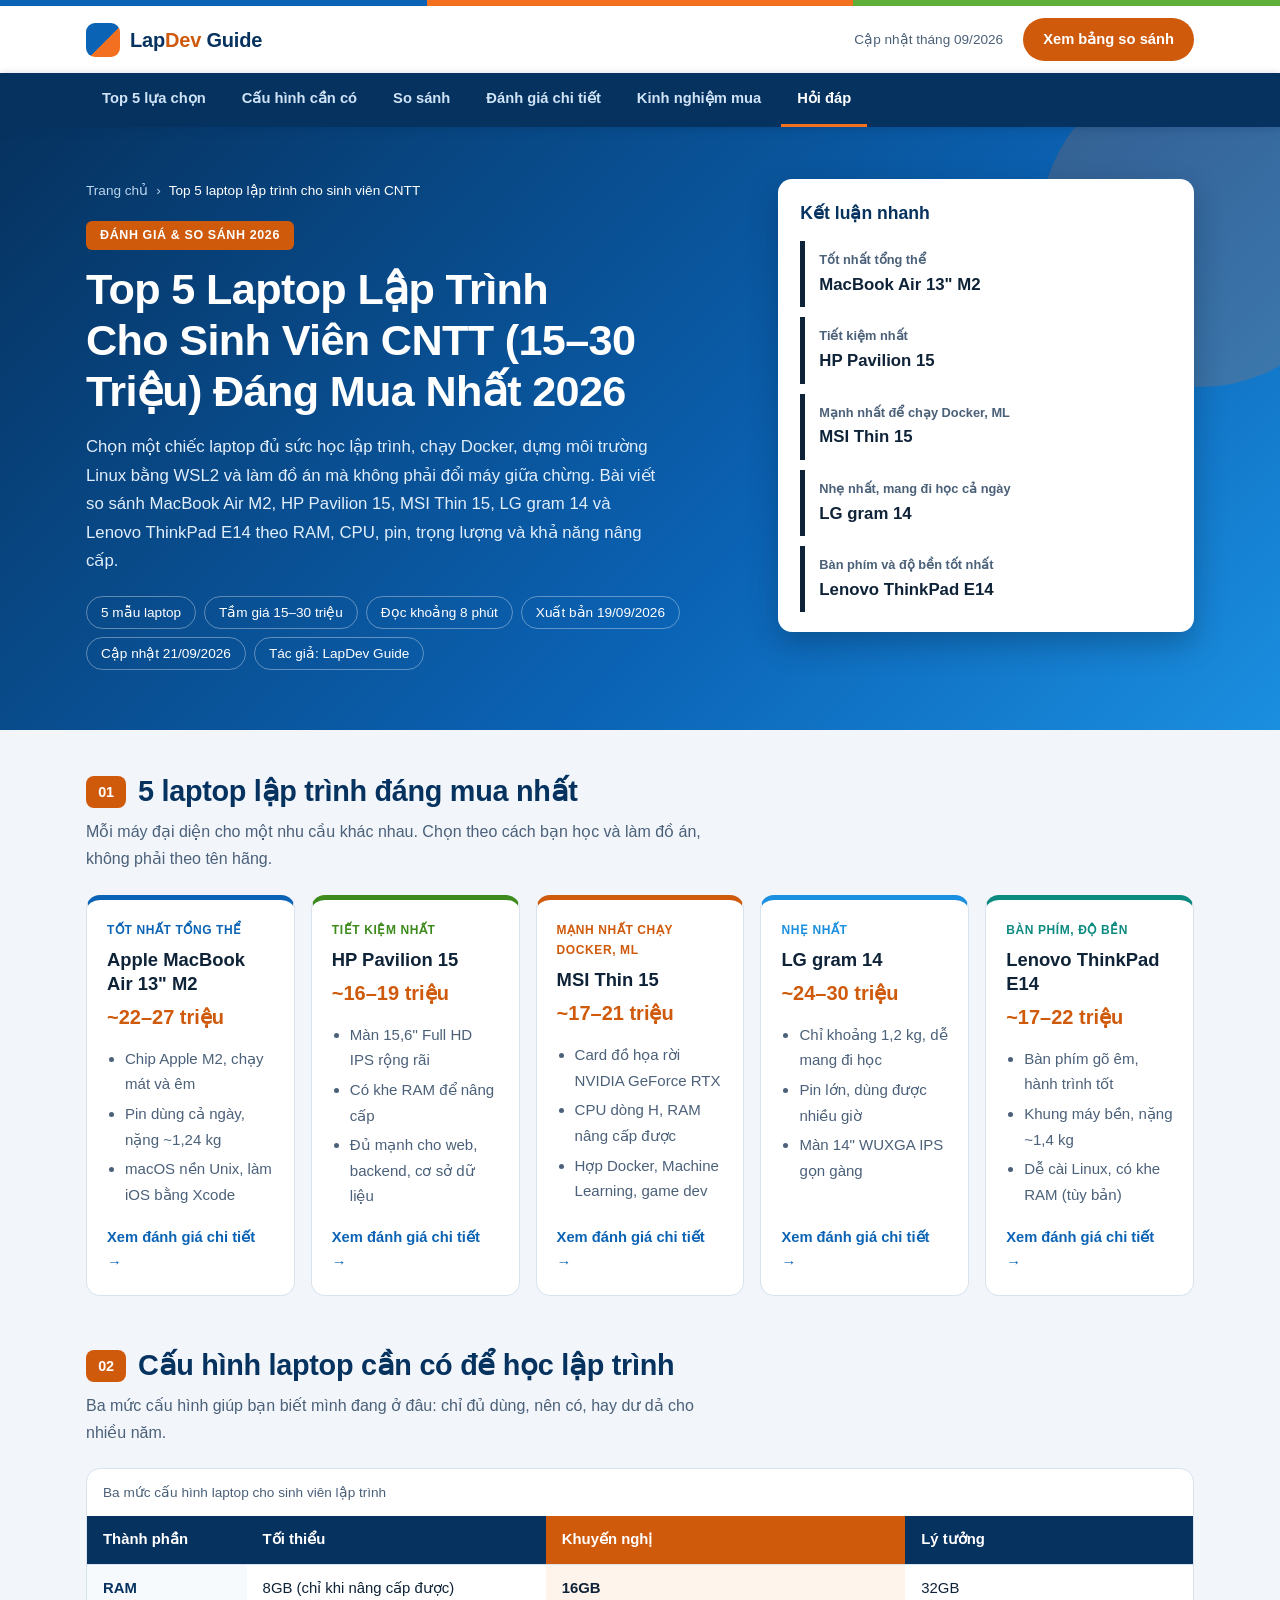
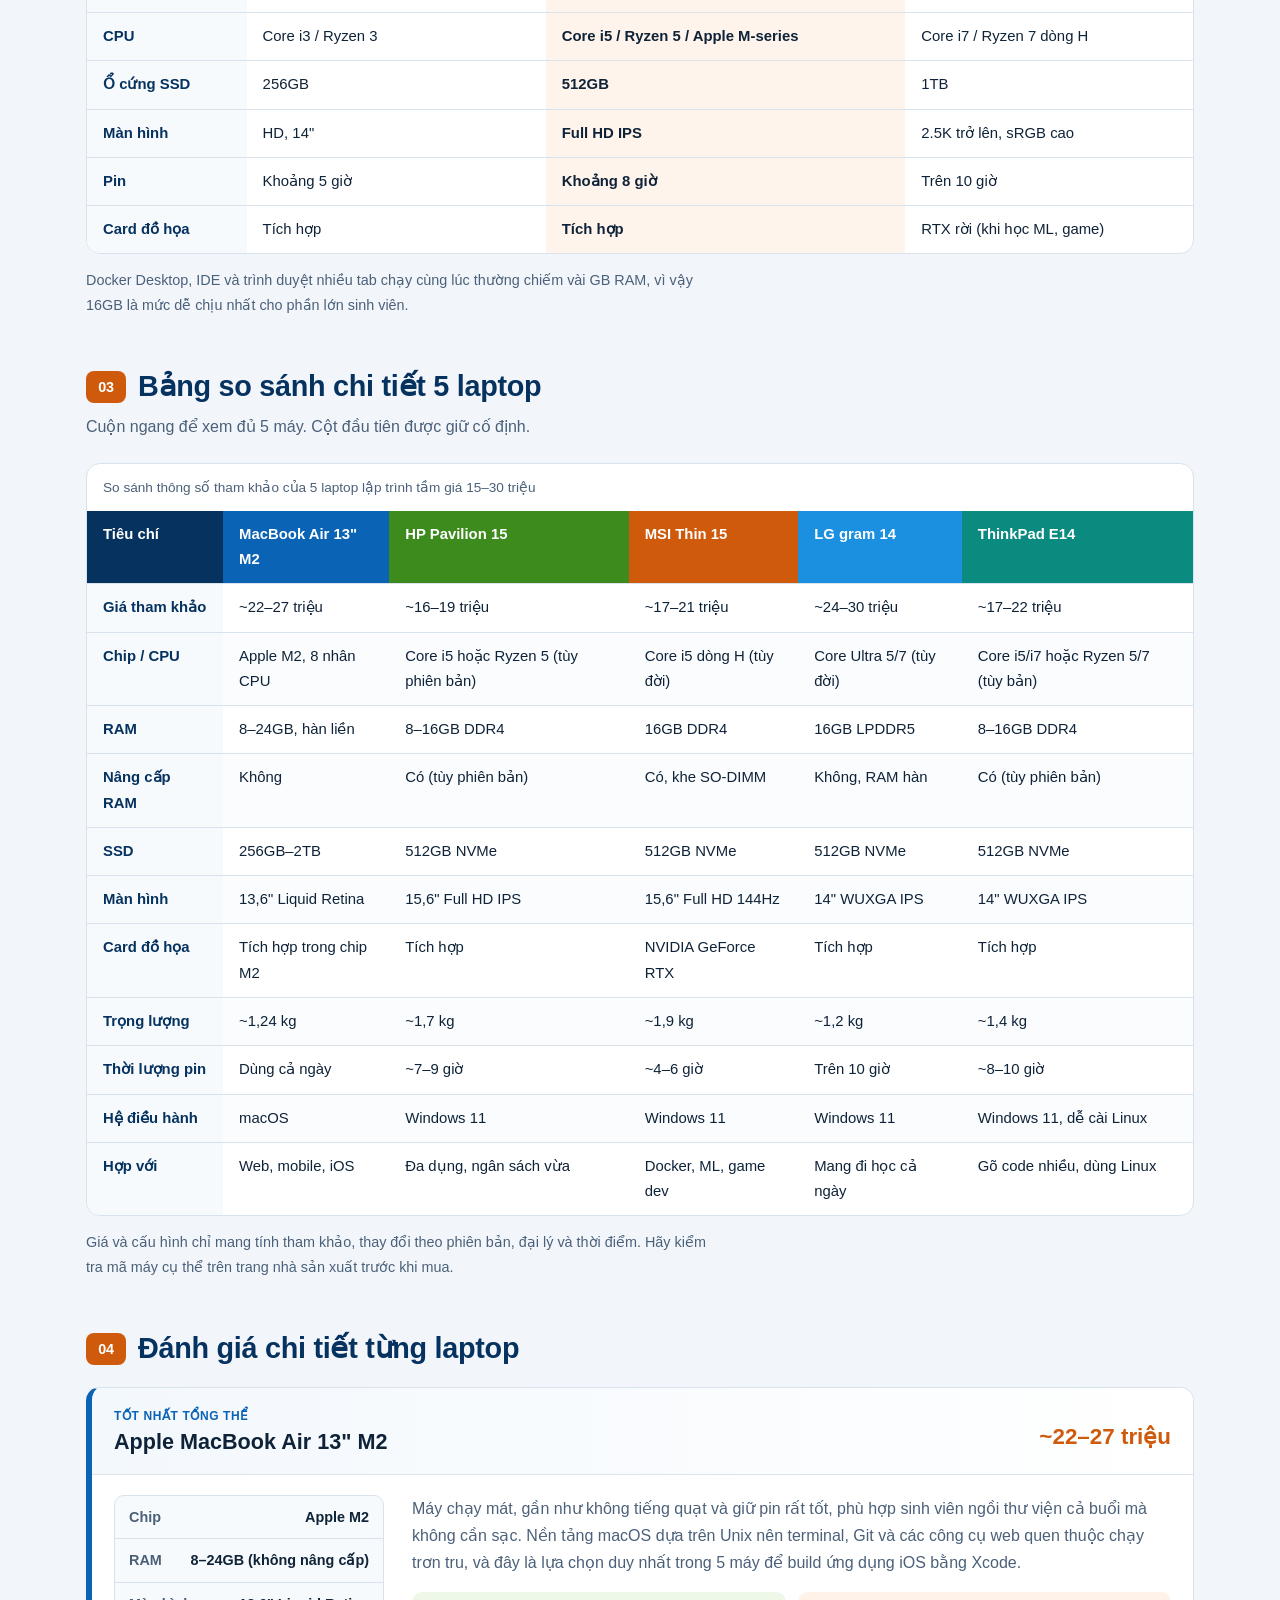
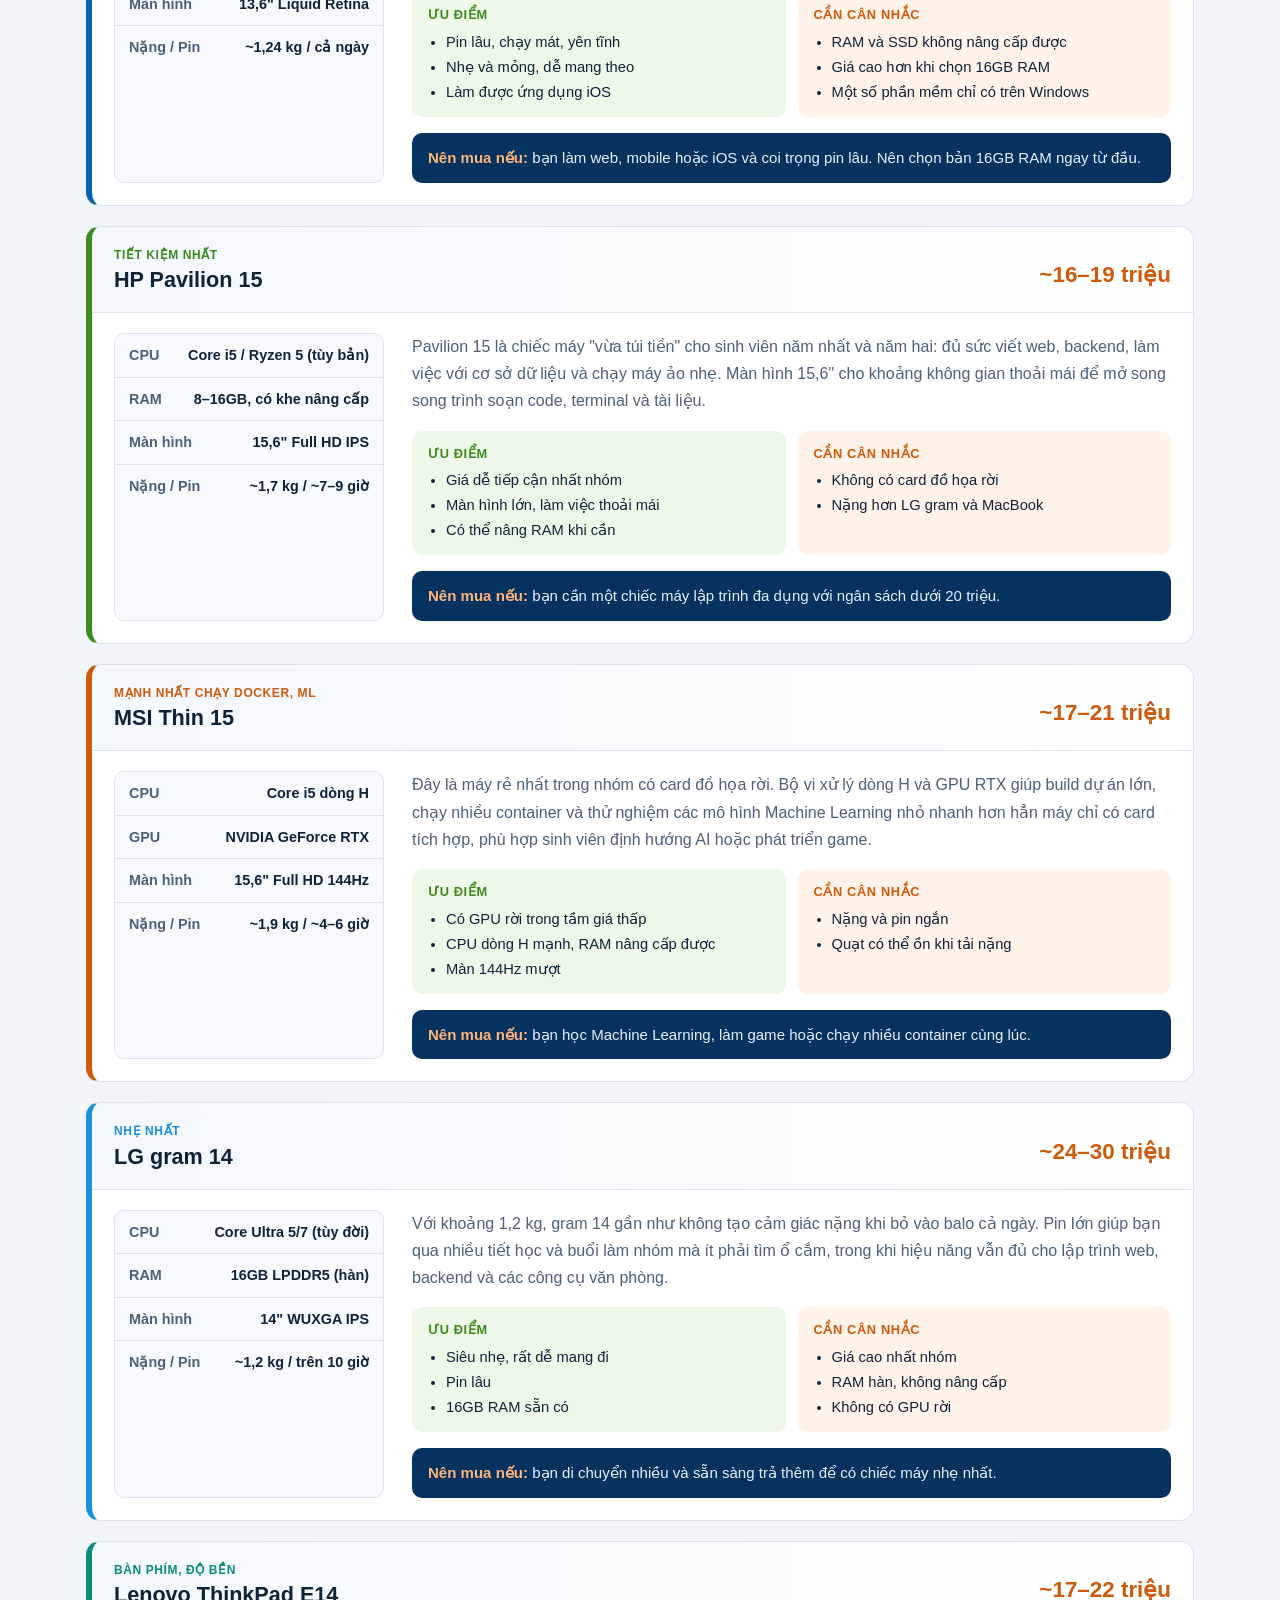
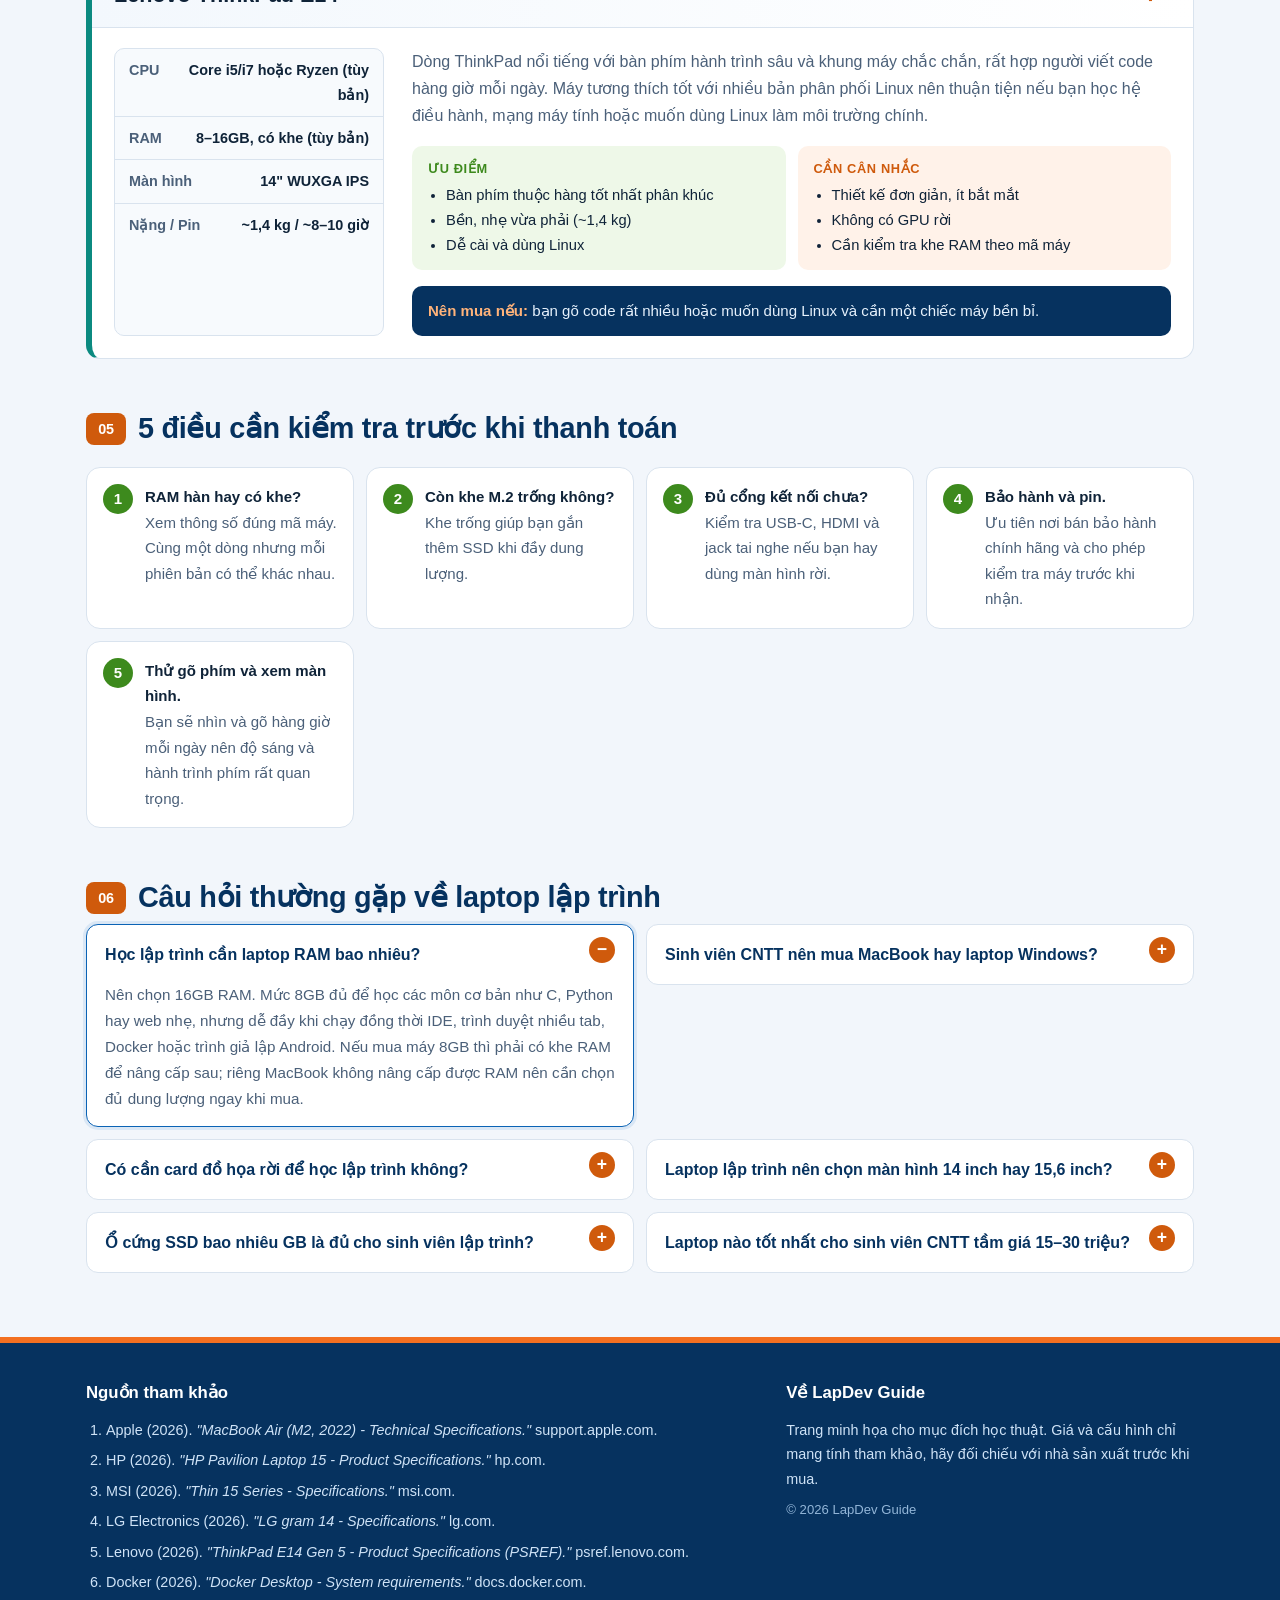
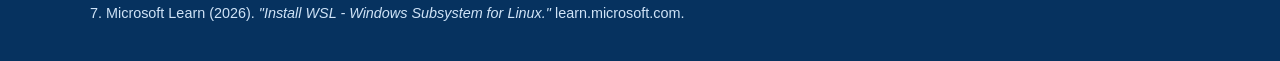
==== commit ad665768: "Sua ngay xuat ban trong schema va hien thi ngay/tac gia bang van ban theo phan hoi cua ChatGPT Co-Au" ====
--- a/index.html
+++ b/index.html
@@ -36,8 +36,8 @@
       "breadcrumb": {
         "@id": "https://thanhtung111205.github.io/GEO_SEO/#breadcrumb"
       },
-      "datePublished": "2026-01-15",
-      "dateModified": "2026-09-20",
+      "datePublished": "2026-09-19",
+      "dateModified": "2026-09-21",
       "mainEntity": {
         "@id": "https://thanhtung111205.github.io/GEO_SEO/#article"
       },
@@ -93,8 +93,8 @@
       "publisher": {
         "@id": "https://thanhtung111205.github.io/GEO_SEO/#organization"
       },
-      "datePublished": "2026-01-15",
-      "dateModified": "2026-09-20",
+      "datePublished": "2026-09-19",
+      "dateModified": "2026-09-21",
       "inLanguage": "vi-VN",
       "mainEntityOfPage": {
         "@id": "https://thanhtung111205.github.io/GEO_SEO/#webpage"
@@ -272,6 +272,9 @@
           <li>5 mẫu laptop</li>
           <li>Tầm giá 15–30 triệu</li>
           <li>Đọc khoảng 8 phút</li>
+          <li>Xuất bản <time datetime="2026-09-19">19/09/2026</time></li>
+          <li>Cập nhật <time datetime="2026-09-21">21/09/2026</time></li>
+          <li>Tác giả: LapDev Guide</li>
         </ul>
       </div>
 
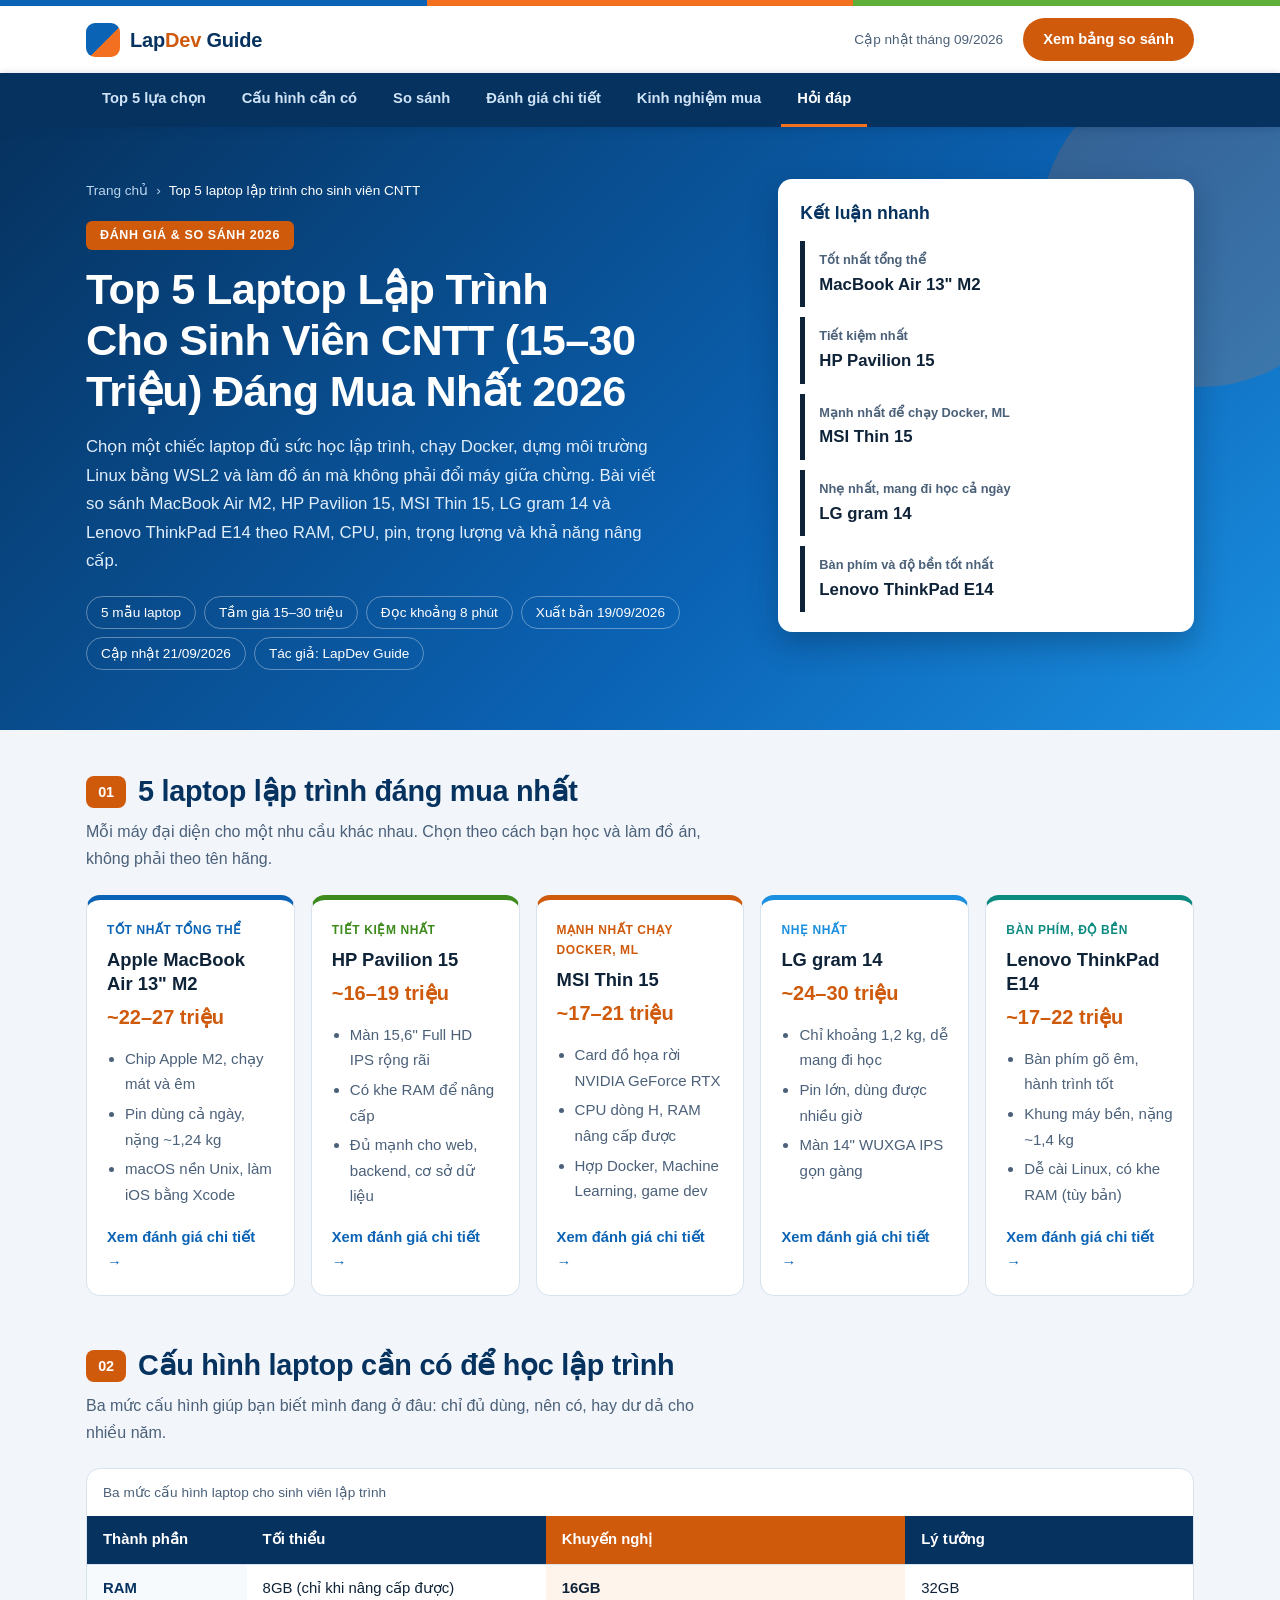
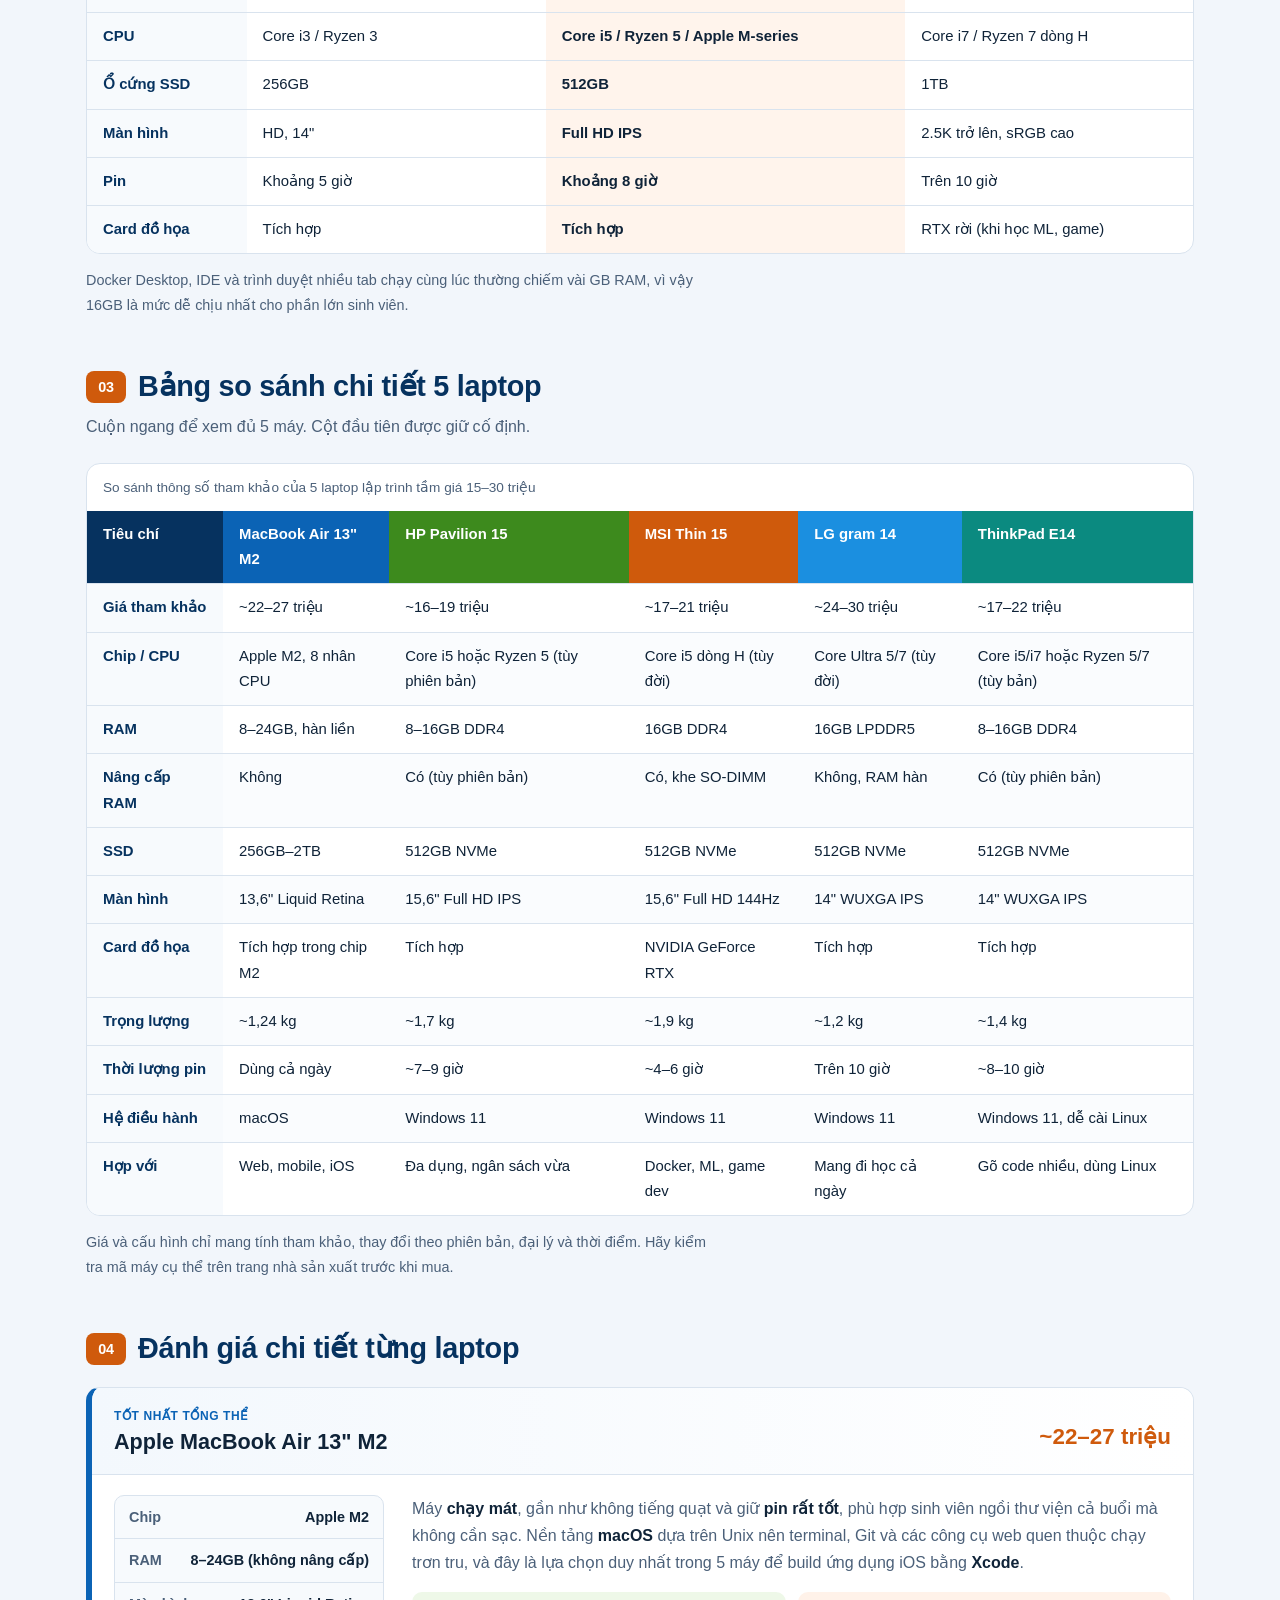
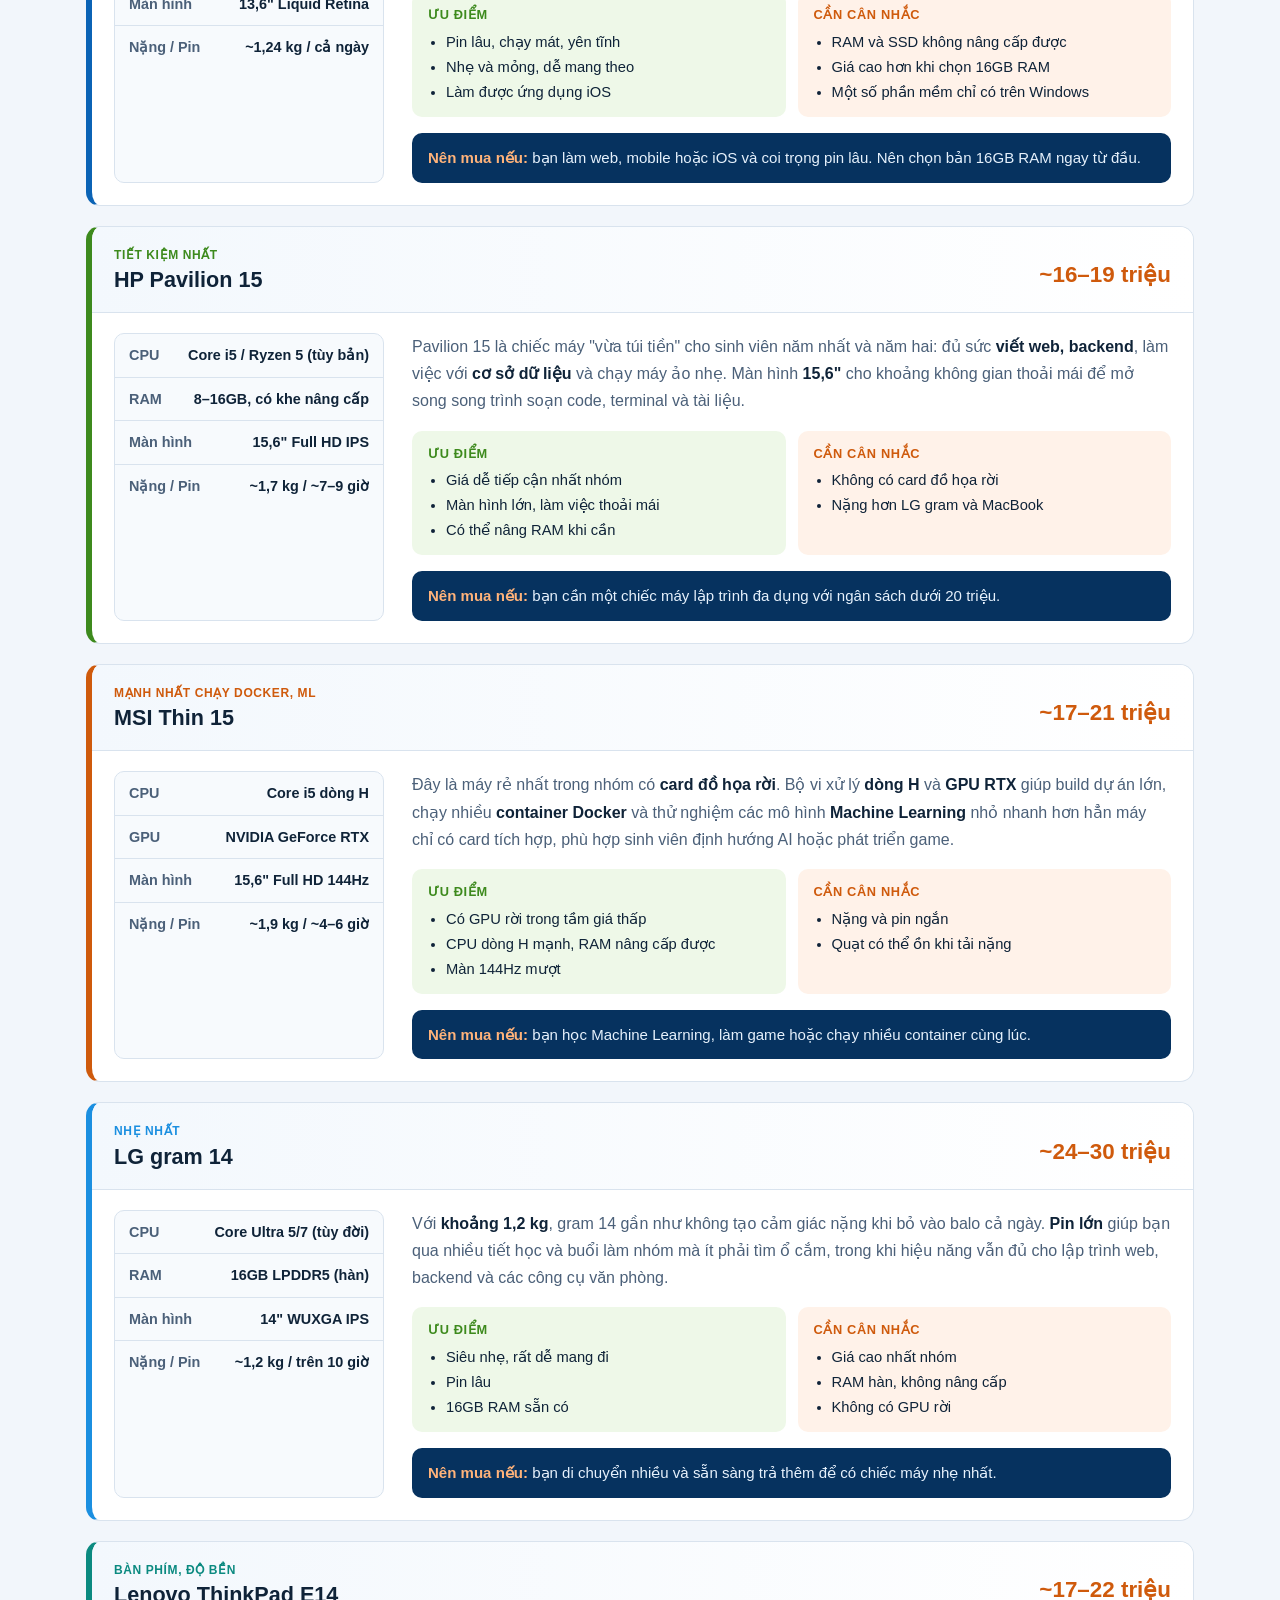
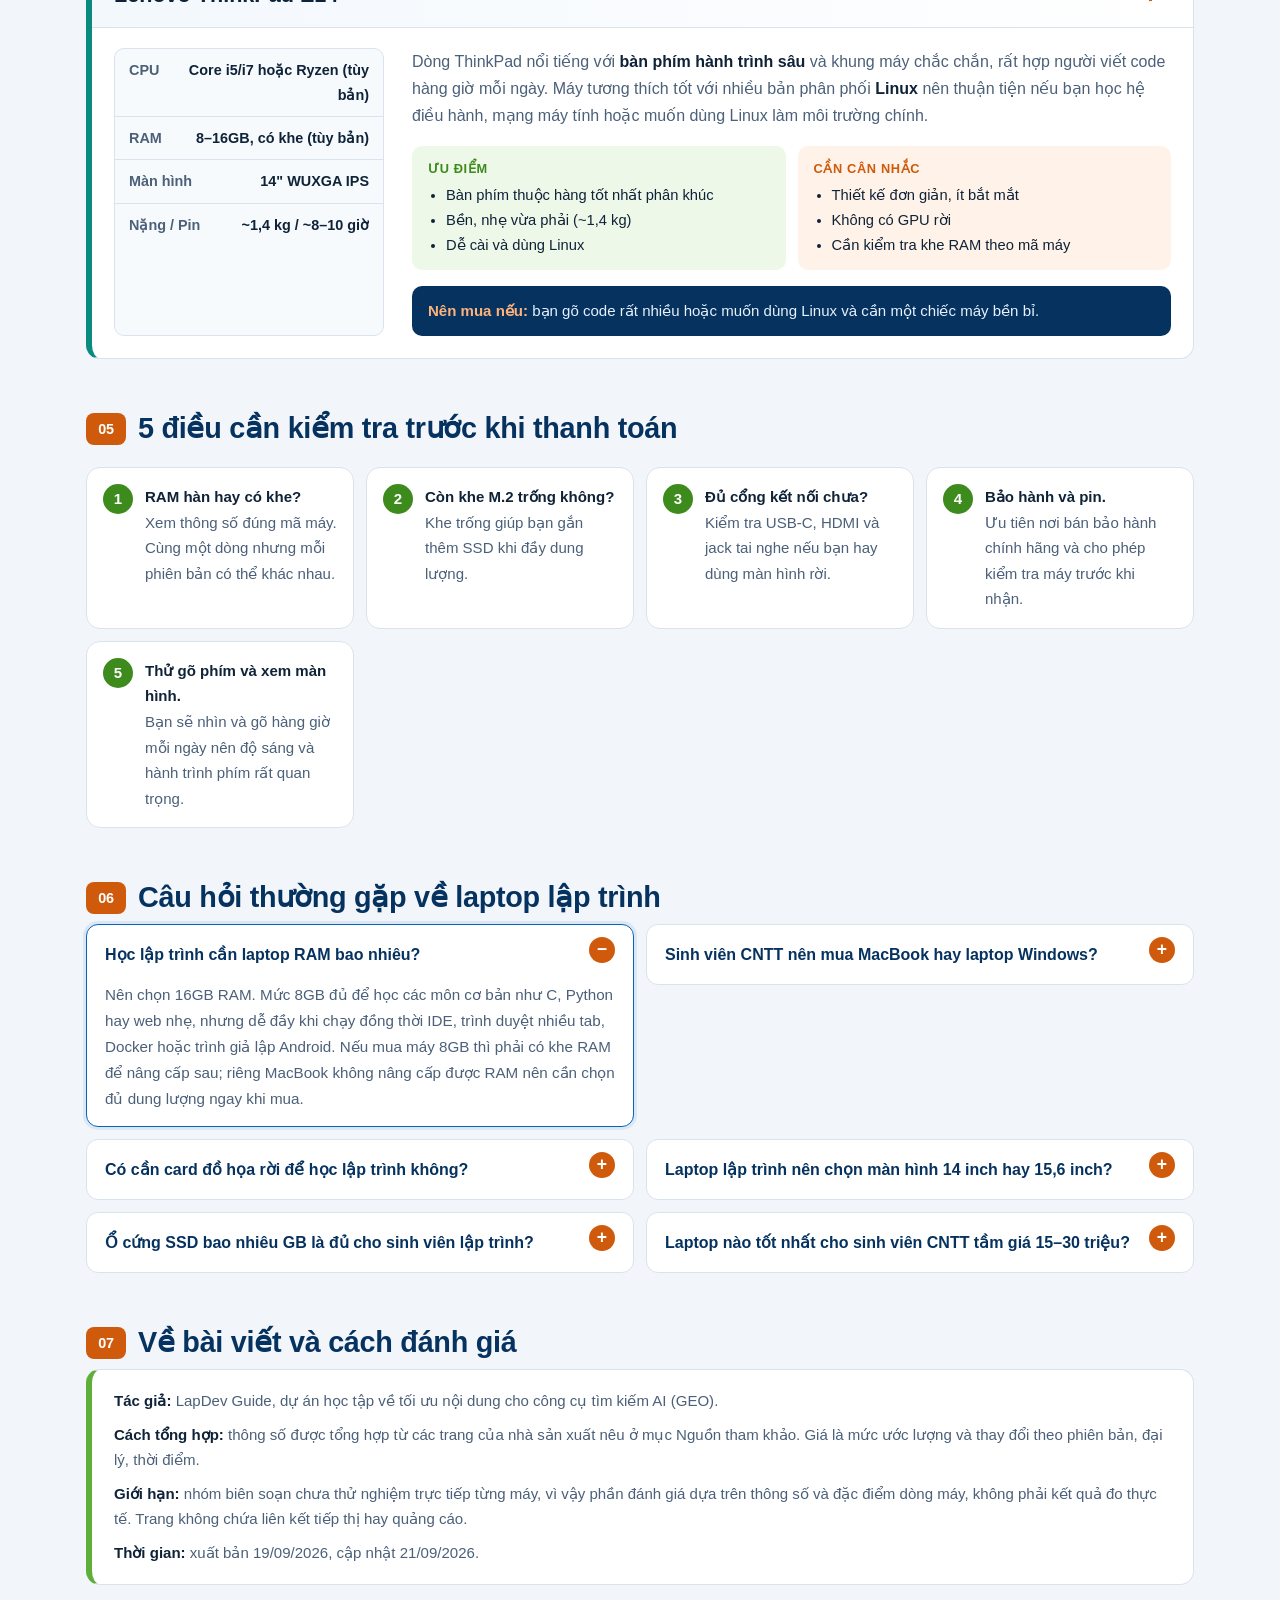
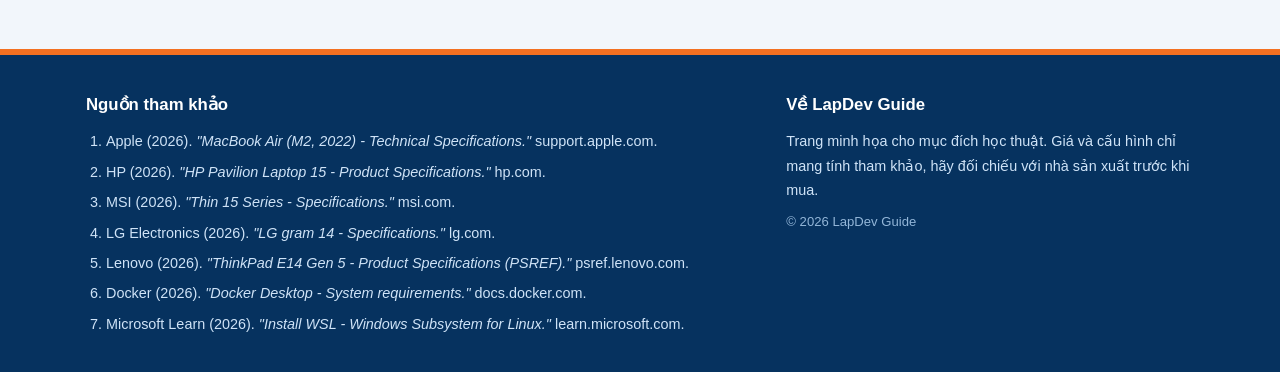
==== commit 69e954bd: "In dam thuc the chinh va them hop thong tin bai viet theo phan hoi cua AI Search Co-Authored-By: Cla" ====
--- a/index.html
+++ b/index.html
@@ -457,7 +457,7 @@
             <div><dt>Nặng / Pin</dt><dd>~1,24 kg / cả ngày</dd></div>
           </dl>
           <div class="rv-text">
-            <p>Máy chạy mát, gần như không tiếng quạt và giữ pin rất tốt, phù hợp sinh viên ngồi thư viện cả buổi mà không cần sạc. Nền tảng macOS dựa trên Unix nên terminal, Git và các công cụ web quen thuộc chạy trơn tru, và đây là lựa chọn duy nhất trong 5 máy để build ứng dụng iOS bằng Xcode.</p>
+            <p>Máy <strong>chạy mát</strong>, gần như không tiếng quạt và giữ <strong>pin rất tốt</strong>, phù hợp sinh viên ngồi thư viện cả buổi mà không cần sạc. Nền tảng <strong>macOS</strong> dựa trên Unix nên terminal, Git và các công cụ web quen thuộc chạy trơn tru, và đây là lựa chọn duy nhất trong 5 máy để build ứng dụng iOS bằng <strong>Xcode</strong>.</p>
             <div class="pc">
               <div class="pros"><h4>Ưu điểm</h4><ul><li>Pin lâu, chạy mát, yên tĩnh</li><li>Nhẹ và mỏng, dễ mang theo</li><li>Làm được ứng dụng iOS</li></ul></div>
               <div class="cons"><h4>Cần cân nhắc</h4><ul><li>RAM và SSD không nâng cấp được</li><li>Giá cao hơn khi chọn 16GB RAM</li><li>Một số phần mềm chỉ có trên Windows</li></ul></div>
@@ -483,7 +483,7 @@
             <div><dt>Nặng / Pin</dt><dd>~1,7 kg / ~7–9 giờ</dd></div>
           </dl>
           <div class="rv-text">
-            <p>Pavilion 15 là chiếc máy "vừa túi tiền" cho sinh viên năm nhất và năm hai: đủ sức viết web, backend, làm việc với cơ sở dữ liệu và chạy máy ảo nhẹ. Màn hình 15,6" cho khoảng không gian thoải mái để mở song song trình soạn code, terminal và tài liệu.</p>
+            <p>Pavilion 15 là chiếc máy "vừa túi tiền" cho sinh viên năm nhất và năm hai: đủ sức <strong>viết web, backend</strong>, làm việc với <strong>cơ sở dữ liệu</strong> và chạy máy ảo nhẹ. Màn hình <strong>15,6"</strong> cho khoảng không gian thoải mái để mở song song trình soạn code, terminal và tài liệu.</p>
             <div class="pc">
               <div class="pros"><h4>Ưu điểm</h4><ul><li>Giá dễ tiếp cận nhất nhóm</li><li>Màn hình lớn, làm việc thoải mái</li><li>Có thể nâng RAM khi cần</li></ul></div>
               <div class="cons"><h4>Cần cân nhắc</h4><ul><li>Không có card đồ họa rời</li><li>Nặng hơn LG gram và MacBook</li></ul></div>
@@ -509,7 +509,7 @@
             <div><dt>Nặng / Pin</dt><dd>~1,9 kg / ~4–6 giờ</dd></div>
           </dl>
           <div class="rv-text">
-            <p>Đây là máy rẻ nhất trong nhóm có card đồ họa rời. Bộ vi xử lý dòng H và GPU RTX giúp build dự án lớn, chạy nhiều container và thử nghiệm các mô hình Machine Learning nhỏ nhanh hơn hẳn máy chỉ có card tích hợp, phù hợp sinh viên định hướng AI hoặc phát triển game.</p>
+            <p>Đây là máy rẻ nhất trong nhóm có <strong>card đồ họa rời</strong>. Bộ vi xử lý <strong>dòng H</strong> và <strong>GPU RTX</strong> giúp build dự án lớn, chạy nhiều <strong>container Docker</strong> và thử nghiệm các mô hình <strong>Machine Learning</strong> nhỏ nhanh hơn hẳn máy chỉ có card tích hợp, phù hợp sinh viên định hướng AI hoặc phát triển game.</p>
             <div class="pc">
               <div class="pros"><h4>Ưu điểm</h4><ul><li>Có GPU rời trong tầm giá thấp</li><li>CPU dòng H mạnh, RAM nâng cấp được</li><li>Màn 144Hz mượt</li></ul></div>
               <div class="cons"><h4>Cần cân nhắc</h4><ul><li>Nặng và pin ngắn</li><li>Quạt có thể ồn khi tải nặng</li></ul></div>
@@ -535,7 +535,7 @@
             <div><dt>Nặng / Pin</dt><dd>~1,2 kg / trên 10 giờ</dd></div>
           </dl>
           <div class="rv-text">
-            <p>Với khoảng 1,2 kg, gram 14 gần như không tạo cảm giác nặng khi bỏ vào balo cả ngày. Pin lớn giúp bạn qua nhiều tiết học và buổi làm nhóm mà ít phải tìm ổ cắm, trong khi hiệu năng vẫn đủ cho lập trình web, backend và các công cụ văn phòng.</p>
+            <p>Với <strong>khoảng 1,2 kg</strong>, gram 14 gần như không tạo cảm giác nặng khi bỏ vào balo cả ngày. <strong>Pin lớn</strong> giúp bạn qua nhiều tiết học và buổi làm nhóm mà ít phải tìm ổ cắm, trong khi hiệu năng vẫn đủ cho lập trình web, backend và các công cụ văn phòng.</p>
             <div class="pc">
               <div class="pros"><h4>Ưu điểm</h4><ul><li>Siêu nhẹ, rất dễ mang đi</li><li>Pin lâu</li><li>16GB RAM sẵn có</li></ul></div>
               <div class="cons"><h4>Cần cân nhắc</h4><ul><li>Giá cao nhất nhóm</li><li>RAM hàn, không nâng cấp</li><li>Không có GPU rời</li></ul></div>
@@ -561,7 +561,7 @@
             <div><dt>Nặng / Pin</dt><dd>~1,4 kg / ~8–10 giờ</dd></div>
           </dl>
           <div class="rv-text">
-            <p>Dòng ThinkPad nổi tiếng với bàn phím hành trình sâu và khung máy chắc chắn, rất hợp người viết code hàng giờ mỗi ngày. Máy tương thích tốt với nhiều bản phân phối Linux nên thuận tiện nếu bạn học hệ điều hành, mạng máy tính hoặc muốn dùng Linux làm môi trường chính.</p>
+            <p>Dòng ThinkPad nổi tiếng với <strong>bàn phím hành trình sâu</strong> và khung máy chắc chắn, rất hợp người viết code hàng giờ mỗi ngày. Máy tương thích tốt với nhiều bản phân phối <strong>Linux</strong> nên thuận tiện nếu bạn học hệ điều hành, mạng máy tính hoặc muốn dùng Linux làm môi trường chính.</p>
             <div class="pc">
               <div class="pros"><h4>Ưu điểm</h4><ul><li>Bàn phím thuộc hàng tốt nhất phân khúc</li><li>Bền, nhẹ vừa phải (~1,4 kg)</li><li>Dễ cài và dùng Linux</li></ul></div>
               <div class="cons"><h4>Cần cân nhắc</h4><ul><li>Thiết kế đơn giản, ít bắt mắt</li><li>Không có GPU rời</li><li>Cần kiểm tra khe RAM theo mã máy</li></ul></div>
@@ -617,6 +617,16 @@
           <p>Tùy nhu cầu: MacBook Air 13 inch M2 tốt nhất tổng thể nhờ pin lâu và chạy mát; HP Pavilion 15 tiết kiệm nhất và có khe RAM nâng cấp; MSI Thin 15 mạnh nhất để chạy Docker, Machine Learning nhờ card RTX; LG gram 14 nhẹ nhất, phù hợp mang đi học cả ngày; Lenovo ThinkPad E14 có bàn phím và độ bền tốt nhất cho người gõ code nhiều.</p>
         </details>
 
+      </div>
+    </section>
+
+    <section id="ve-bai-viet" class="sec" aria-labelledby="vbv-h">
+      <h2 id="vbv-h" class="sec-title"><span>07</span>Về bài viết và cách đánh giá</h2>
+      <div class="about-box">
+        <p><strong>Tác giả:</strong> LapDev Guide, dự án học tập về tối ưu nội dung cho công cụ tìm kiếm AI (GEO).</p>
+        <p><strong>Cách tổng hợp:</strong> thông số được tổng hợp từ các trang của nhà sản xuất nêu ở mục Nguồn tham khảo. Giá là mức ước lượng và thay đổi theo phiên bản, đại lý, thời điểm.</p>
+        <p><strong>Giới hạn:</strong> nhóm biên soạn chưa thử nghiệm trực tiếp từng máy, vì vậy phần đánh giá dựa trên thông số và đặc điểm dòng máy, không phải kết quả đo thực tế. Trang không chứa liên kết tiếp thị hay quảng cáo.</p>
+        <p><strong>Thời gian:</strong> xuất bản <time datetime="2026-09-19">19/09/2026</time>, cập nhật <time datetime="2026-09-21">21/09/2026</time>.</p>
       </div>
     </section>
 
--- a/css/style.css
+++ b/css/style.css
@@ -174,7 +174,7 @@
 .cons h4 { color: var(--orange-dark); }
 .pros ul, .cons ul { margin: 0; padding-left: 18px; font-size: 0.92rem; }
 .rv-text > .verdict-bar { margin: 0; padding: 12px 16px; border-radius: 10px; background: var(--blue-900); color: #e6f1fc; font-size: 0.94rem; }
-.verdict-bar strong { color: #ffb37a; }
+.rv-text > .verdict-bar strong { color: #ffb37a; }
 
 @media (min-width: 860px) {
   .rv-body { grid-template-columns: 270px minmax(0, 1fr); gap: 28px; }
@@ -200,6 +200,12 @@
   .faq-grid { grid-template-columns: 1fr 1fr; }
 }
 
+/* Nhấn mạnh thực thể + hộp thông tin bài viết */
+.rv-text > p strong { color: var(--text); }
+.about-box { background: var(--surface); border: 1px solid var(--line); border-left: 6px solid var(--green); border-radius: var(--radius); padding: 18px 22px; display: grid; gap: 8px; }
+.about-box p { margin: 0; font-size: 0.94rem; color: var(--muted); }
+.about-box strong { color: var(--text); }
+
 /* Footer */
 .site-footer { margin-top: 56px; background: var(--blue-900); color: #cfe3f7; padding-block: 36px; border-top: 6px solid var(--orange); }
 .footer-grid { display: grid; gap: 28px; }
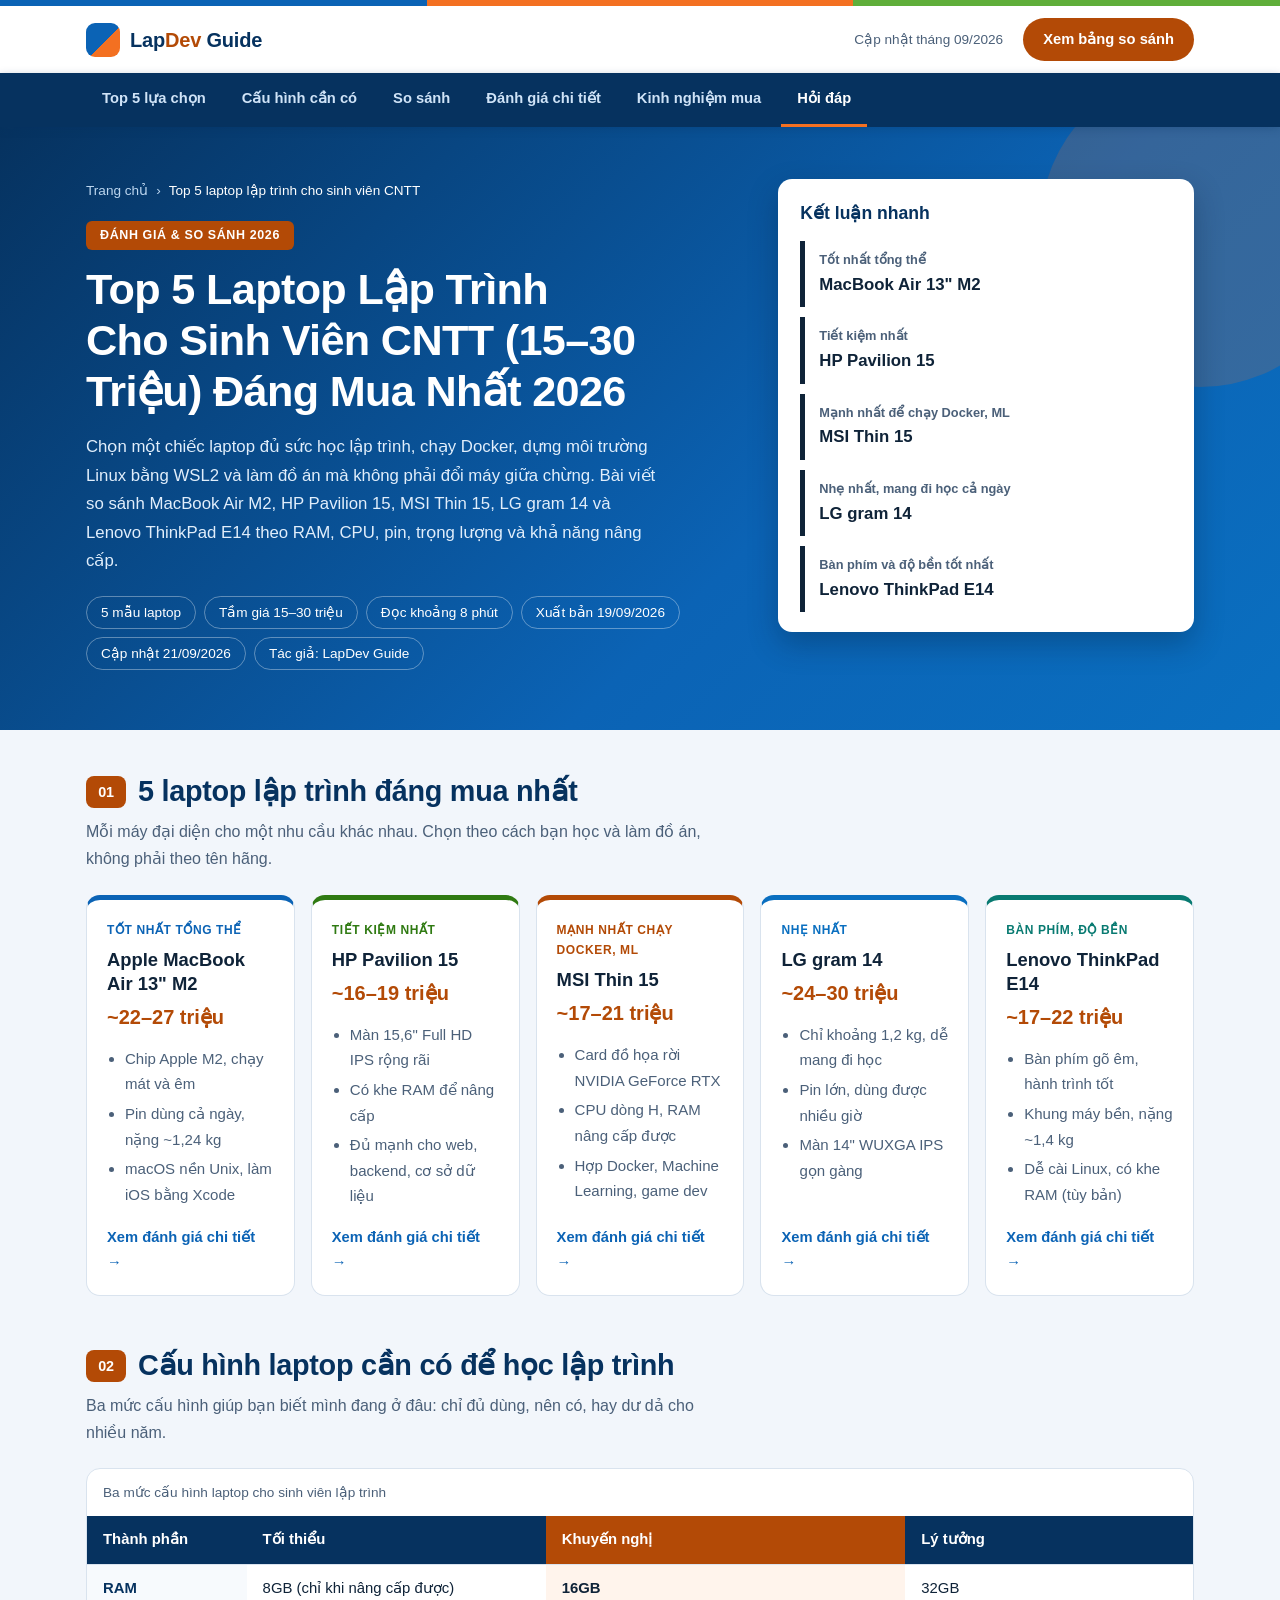
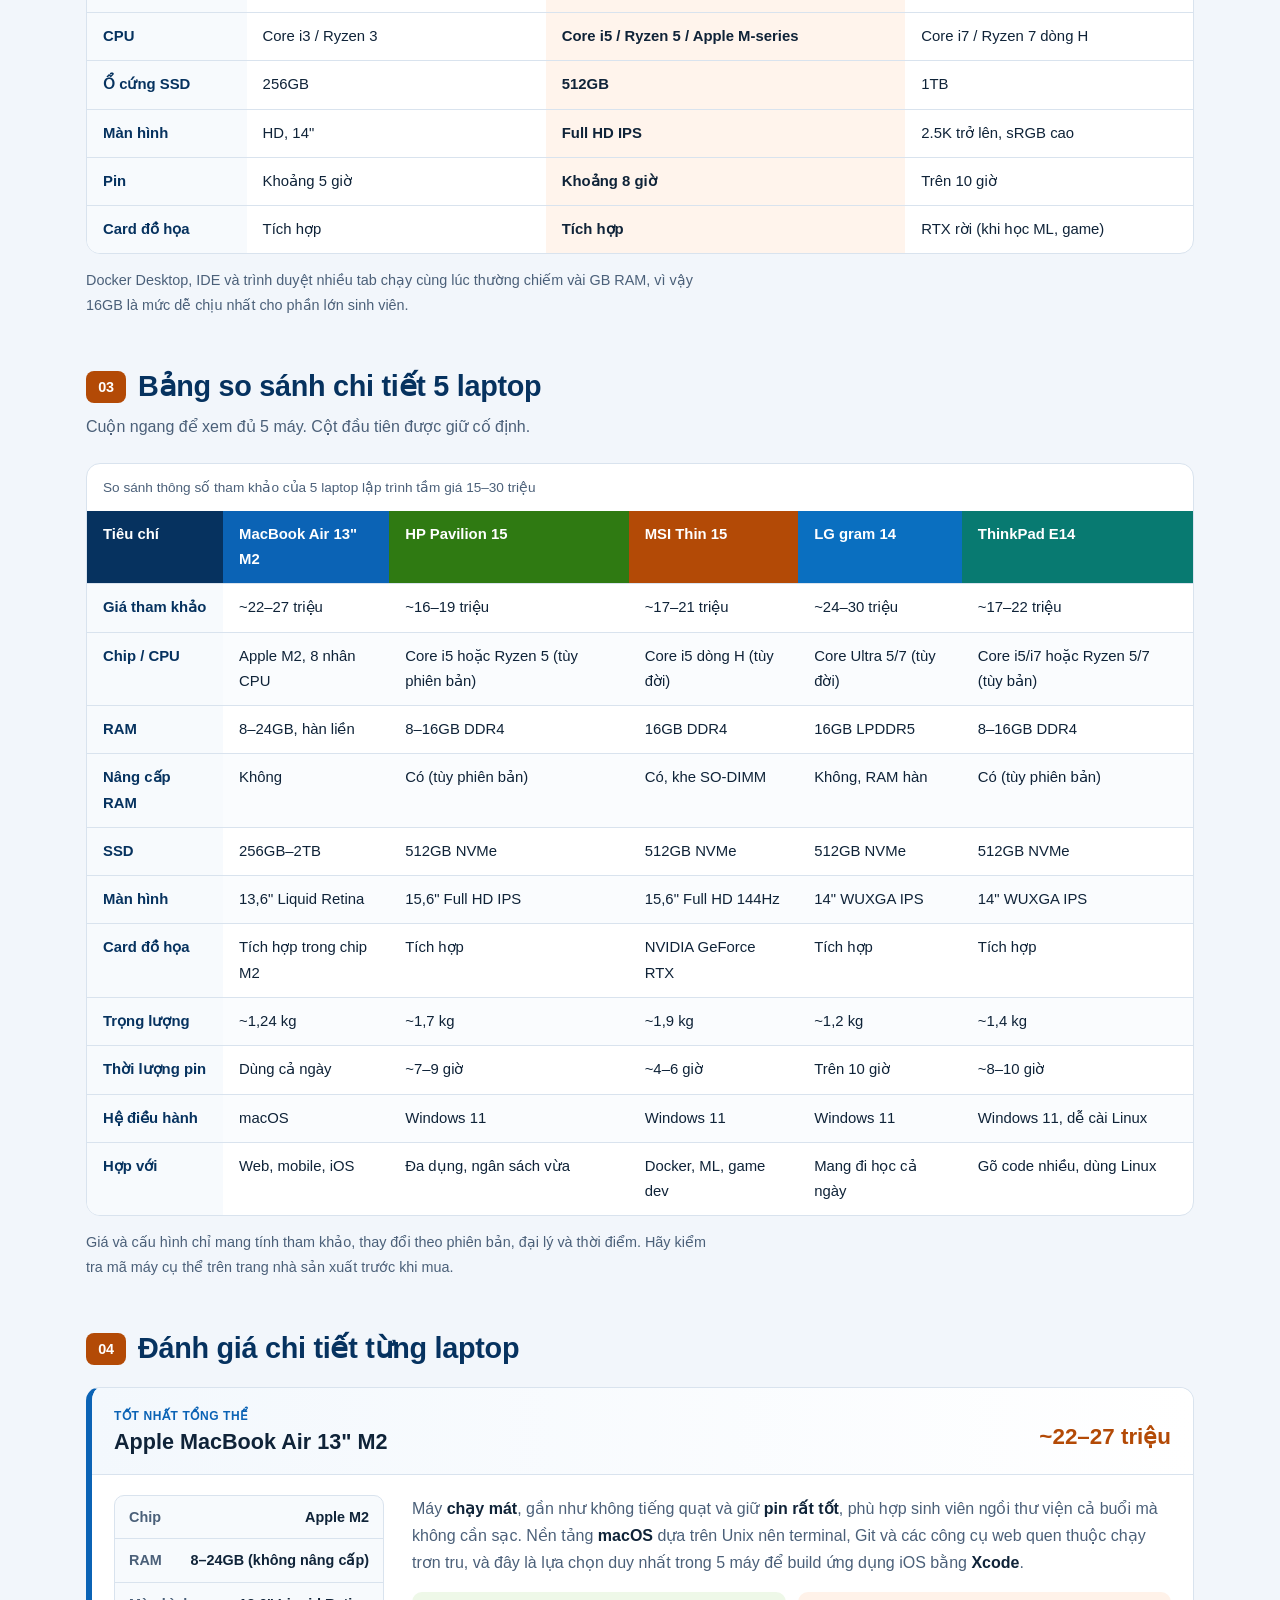
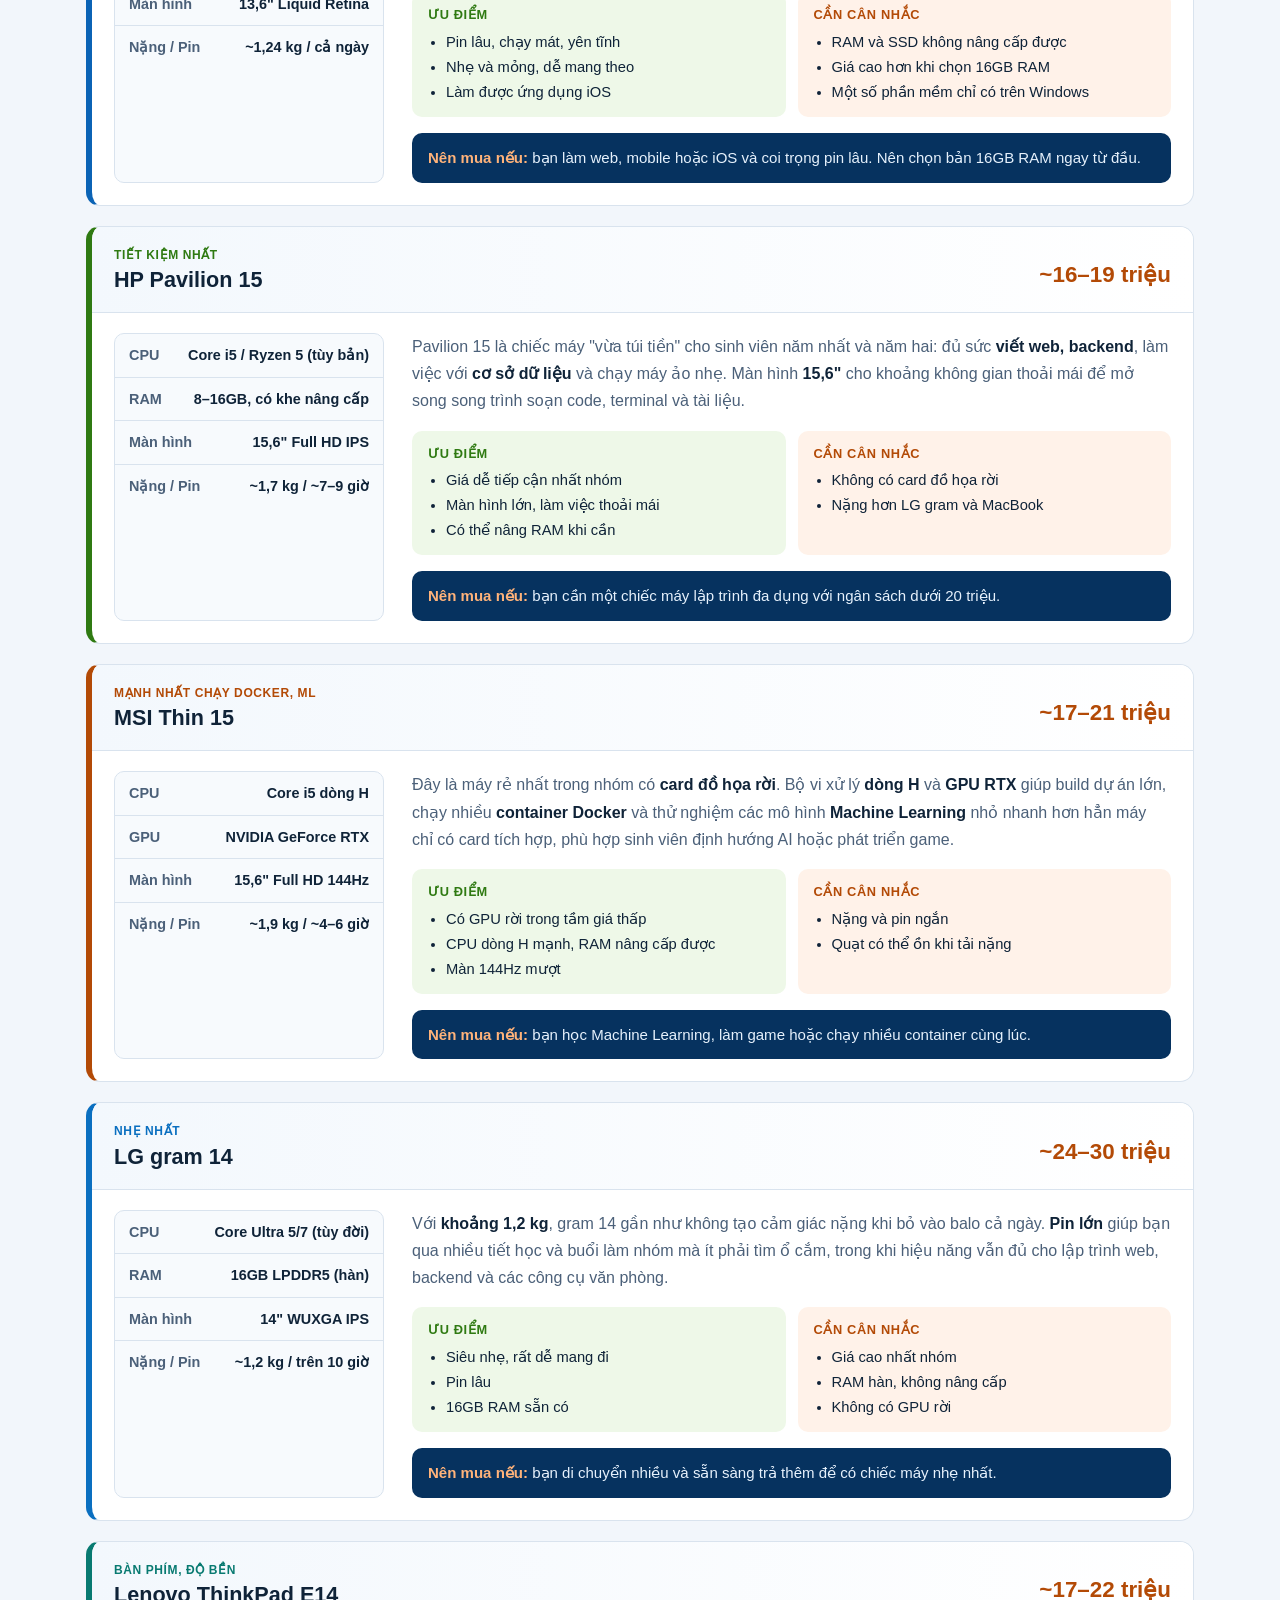
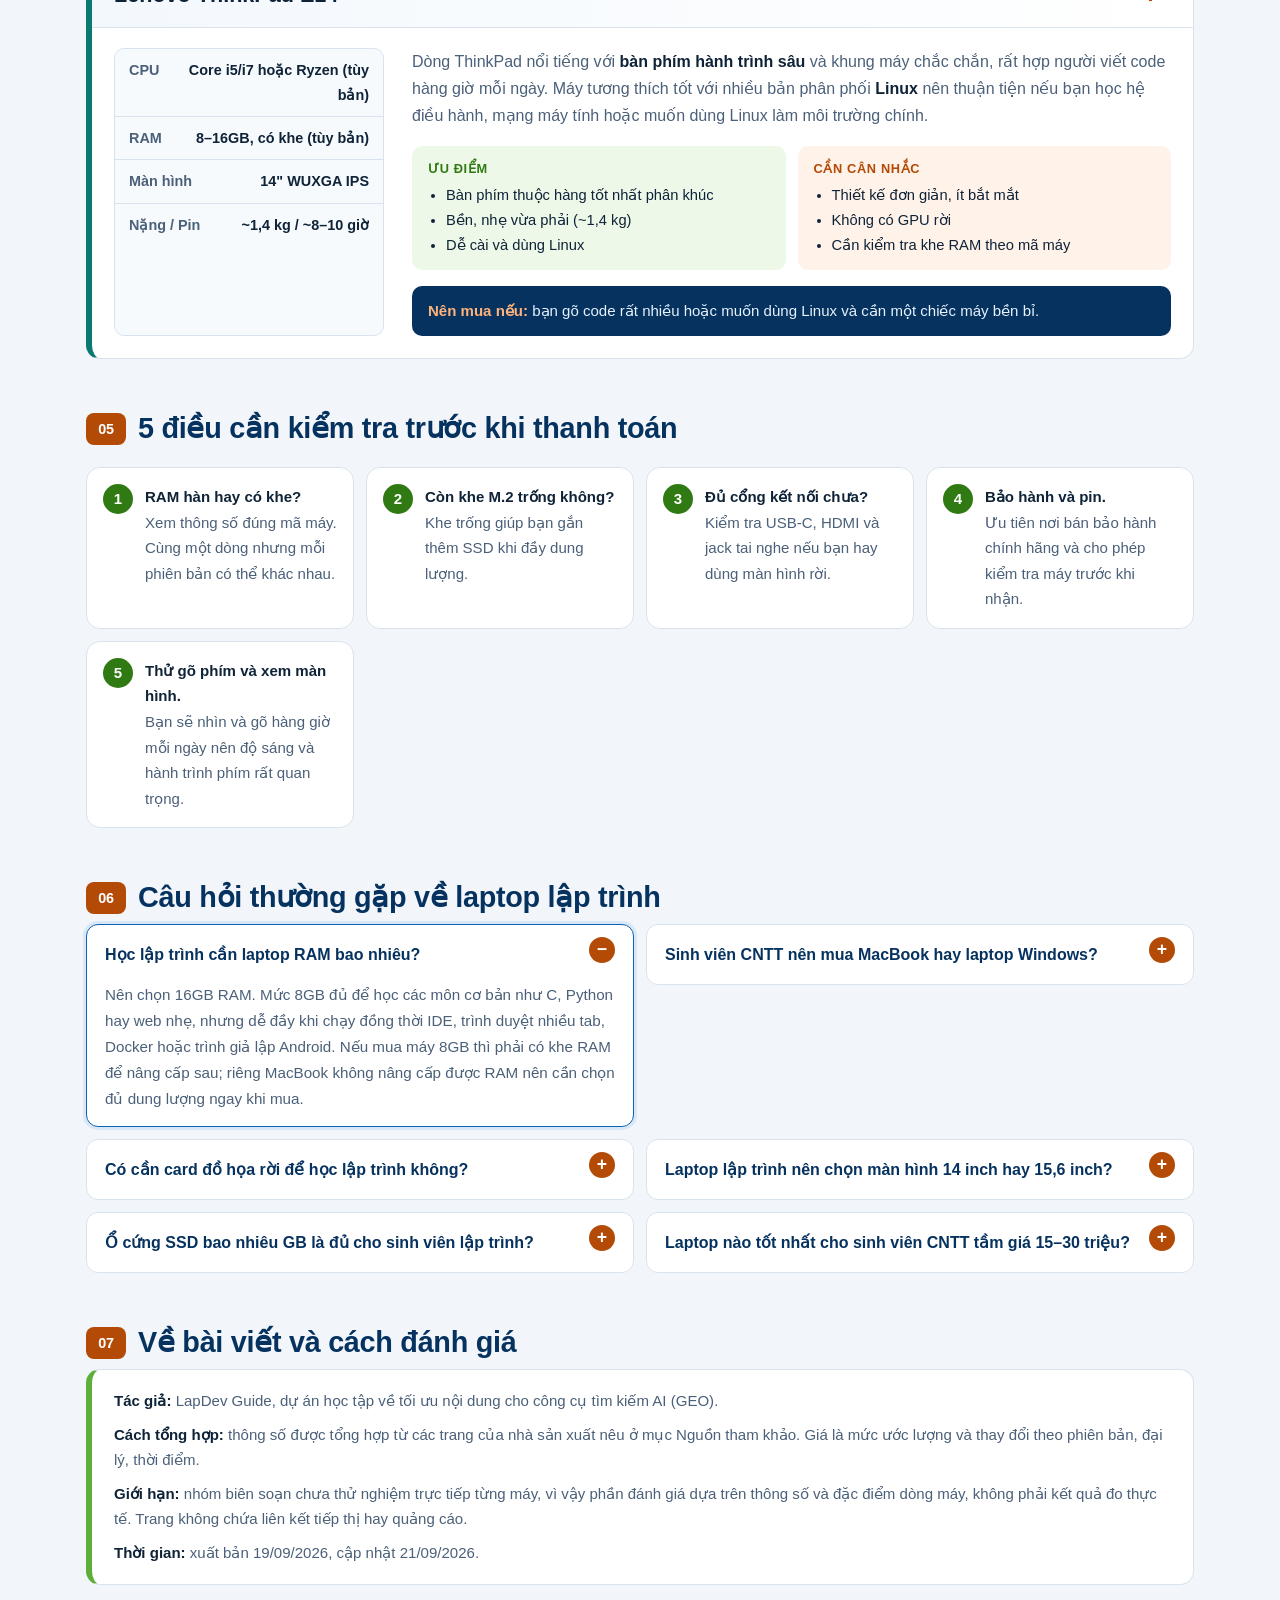
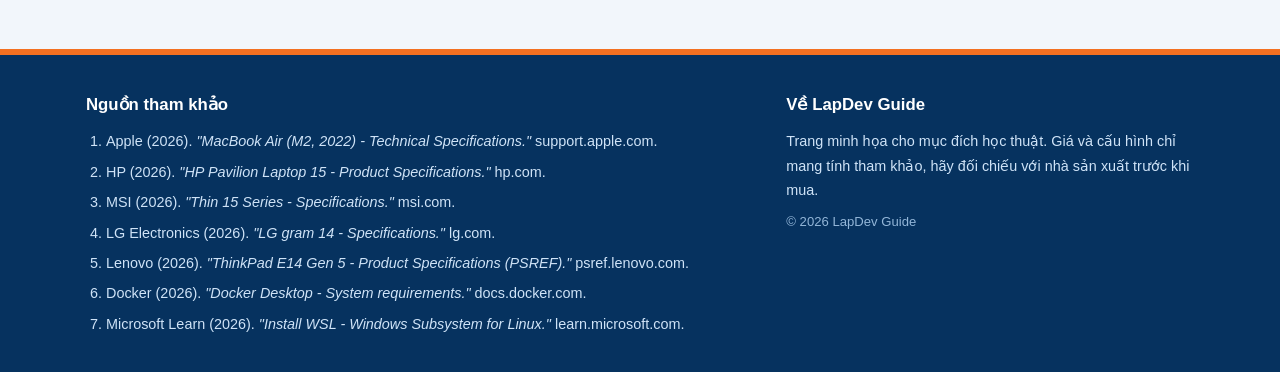
==== commit df8cba34: "Sua loi Lighthouse: them favicon (het loi 404 console) va tang do tuong phan mau chu Co-Authored-By:" ====
--- a/index.html
+++ b/index.html
@@ -16,6 +16,7 @@
 <meta property="og:image" content="https://thanhtung111205.github.io/GEO_SEO/assets/cover.svg">
 <meta property="og:locale" content="vi_VN">
 
+<link rel="icon" href="data:image/svg+xml,%3Csvg xmlns='http://www.w3.org/2000/svg' viewBox='0 0 32 32'%3E%3Crect width='32' height='32' rx='8' fill='%230b63b5'/%3E%3Cpolygon points='32,0 32,32 0,32' fill='%23f37021'/%3E%3C/svg%3E">
 <link rel="stylesheet" href="css/style.css">
 
 <!-- JSON-LD: WebPage + BreadcrumbList + WebSite + Organization + Article + ItemList(Product) + FAQPage -->
--- a/css/style.css
+++ b/css/style.css
@@ -4,12 +4,12 @@
   --blue-900: #06325f;
   --blue-700: #0a4f94;
   --blue-600: #0b63b5;
-  --sky: #1b8fe0;
-  --teal: #0b8a80;
+  --sky: #0a6fc0;
+  --teal: #087a71;
   --orange: #f37021;
-  --orange-dark: #cf5a0c;
+  --orange-dark: #b34a06;
   --green: #5fae3a;
-  --green-dark: #3d8a1d;
+  --green-dark: #2f7a12;
   --bg: #f2f6fb;
   --surface: #ffffff;
   --text: #0f2338;
@@ -59,7 +59,7 @@
 
 .btn { display: inline-block; padding: 9px 20px; border-radius: 999px; font-weight: 700; font-size: 0.92rem; text-decoration: none; }
 .btn-orange { background: var(--orange-dark); color: #fff; }
-.btn-orange:hover { background: #b84e08; }
+.btn-orange:hover { background: #963d04; }
 
 /* Tab bar */
 .tabbar { position: sticky; top: 0; z-index: 40; background: var(--blue-900); box-shadow: 0 2px 8px rgba(6, 50, 95, 0.25); }
